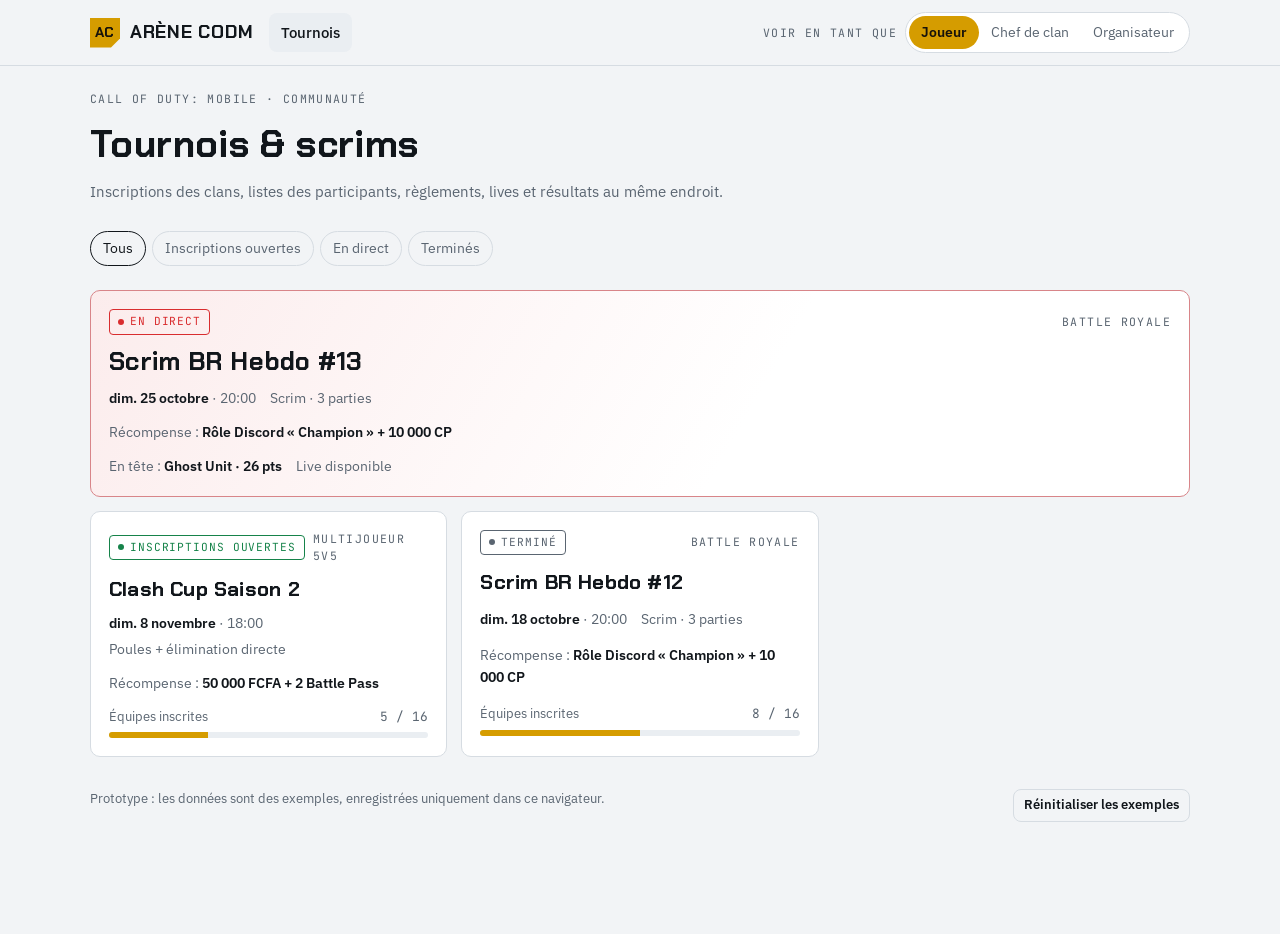
==== tournoi-codm/index.html @ 56f70754 "Ajout du prototype Arène CODM : gestion des tournois Call of Duty: Mobile Prototype cliquable en un " ====
<!doctype html>
<html lang="fr">
<head>
<meta charset="utf-8">
<meta name="viewport" content="width=device-width, initial-scale=1, viewport-fit=cover">
<title>Arène CODM</title>
<meta name="claude:viewport-fit-sides" content="cover">
<link rel="preconnect" href="https://fonts.googleapis.com">
<link rel="preconnect" href="https://fonts.gstatic.com" crossorigin>
<link rel="stylesheet" href="https://fonts.googleapis.com/css2?family=Chakra+Petch:wght@500;600;700&family=IBM+Plex+Sans:wght@400;500;600&family=JetBrains+Mono:wght@400;600&display=swap">
<style>
/* Layout : en-tête collant + sélecteur de rôle, contenu sur une colonne de 1100px max, barre d'onglets en bas sur mobile. Esthétique HUD tactique (ambre CODM sur graphite bleuté). */
:root {
  --bg: #0e1216;
  --surface: #161b21;
  --surface-2: #1e252d;
  --line: #2a323c;
  --fg: #e8ecef;
  --muted: #8d99a5;
  --accent: #f2b200;
  --accent-fg: #17130a;
  --live: #ff5252;
  --ok: #3ccf7a;
  --warn: #ff9f1a;
  --info: #5aa9ff;
  --gold: #f2b200; --silver: #b9c3cc; --bronze: #d08a52;
  --font-display: "Chakra Petch", "Rajdhani", system-ui, sans-serif;
  --font-body: "IBM Plex Sans", system-ui, -apple-system, "Segoe UI", sans-serif;
  --font-data: "JetBrains Mono", ui-monospace, "SFMono-Regular", Menlo, monospace;
  --r: 10px;
  color-scheme: dark;
}
@media (prefers-color-scheme: light) {
  :root:not([data-theme="dark"]) {
    --bg: #f2f4f6; --surface: #ffffff; --surface-2: #eaeef2; --line: #d6dce2;
    --fg: #11161b; --muted: #5a6571; --accent: #d59c00; --accent-fg: #17130a;
    --live: #d92d2f; --ok: #16834a; --warn: #c26a00; --info: #1f6fd1;
    --gold: #c99400; --silver: #7d8a96; --bronze: #a8622c;
    color-scheme: light;
  }
}
:root[data-theme="light"] {
  --bg: #f2f4f6; --surface: #ffffff; --surface-2: #eaeef2; --line: #d6dce2;
  --fg: #11161b; --muted: #5a6571; --accent: #d59c00; --accent-fg: #17130a;
  --live: #d92d2f; --ok: #16834a; --warn: #c26a00; --info: #1f6fd1;
  --gold: #c99400; --silver: #7d8a96; --bronze: #a8622c;
  color-scheme: light;
}

* { box-sizing: border-box; }
html, body { margin: 0; }
body {
  background: var(--bg); color: var(--fg);
  font: 15px/1.55 var(--font-body);
  padding-left: max(16px, env(safe-area-inset-left, 0px));
  padding-right: max(16px, env(safe-area-inset-right, 0px));
  padding-bottom: 88px;
}
body::before { content: ""; position: fixed; inset: 0 0 auto; height: env(safe-area-inset-top, 0px); z-index: 30; background: var(--bg); }
h1, h2, h3 { font-family: var(--font-display); line-height: 1.15; margin: 0; text-wrap: balance; letter-spacing: .01em; }
h1 { font-size: clamp(1.7rem, 4vw, 2.4rem); }
h2 { font-size: 1.3rem; }
h3 { font-size: 1.05rem; }
p { margin: 0; }
a { color: var(--accent); }
button, input, select, textarea { font: inherit; color: inherit; }
:focus-visible { outline: 2px solid var(--accent); outline-offset: 2px; }
.mono { font-family: var(--font-data); font-variant-numeric: tabular-nums; }
.muted { color: var(--muted); }
.eyebrow { font-family: var(--font-data); font-size: .72rem; letter-spacing: .12em; text-transform: uppercase; color: var(--muted); }
.wrap { max-width: 1100px; margin: 0 auto; }

/* En-tête */
.top { position: sticky; top: env(safe-area-inset-top, 0px); z-index: 20; background: var(--bg); border-bottom: 1px solid var(--line); margin-inline: calc(-1 * max(16px, env(safe-area-inset-left, 0px))); padding-inline: max(16px, env(safe-area-inset-left, 0px)); }
.top .wrap { display: flex; align-items: center; gap: 16px; flex-wrap: wrap; padding-block: 12px; }
.brand { display: flex; align-items: center; gap: 10px; font-family: var(--font-display); font-weight: 700; font-size: 1.15rem; letter-spacing: .04em; text-transform: uppercase; background: none; border: 0; cursor: pointer; padding: 0; }
.brand-mark { width: 30px; height: 30px; display: grid; place-items: center; background: var(--accent); color: var(--accent-fg); clip-path: polygon(0 0, 100% 0, 100% 70%, 70% 100%, 0 100%); font-size: .9rem; }
.nav { display: flex; gap: 4px; }
.nav button { background: none; border: 0; padding: 8px 12px; border-radius: 8px; cursor: pointer; color: var(--muted); font-weight: 500; }
.nav button[aria-current="page"] { color: var(--fg); background: var(--surface-2); }
.role { margin-left: auto; display: flex; align-items: center; gap: 8px; }
.seg { display: inline-flex; background: var(--surface); border: 1px solid var(--line); border-radius: 999px; padding: 3px; }
.seg button { border: 0; background: none; padding: 6px 12px; border-radius: 999px; cursor: pointer; font-size: .85rem; color: var(--muted); white-space: nowrap; }
.seg button[aria-pressed="true"] { background: var(--accent); color: var(--accent-fg); font-weight: 600; }

/* Barre du bas (mobile) */
.bottom-nav { display: none; }
@media (max-width: 720px) {
  .top .nav { display: none; }
  .role { margin-left: 0; width: 100%; overflow-x: auto; }
  .role .eyebrow { display: none; }
  .bottom-nav { display: flex; position: fixed; left: 0; right: 0; bottom: 0; z-index: 20; background: var(--surface); border-top: 1px solid var(--line); padding: 6px max(16px, env(safe-area-inset-right, 0px)) calc(6px + env(safe-area-inset-bottom, 0px)) max(16px, env(safe-area-inset-left, 0px)); justify-content: space-around; }
  .bottom-nav button { flex: 1; background: none; border: 0; padding: 8px 4px; color: var(--muted); font-size: .8rem; cursor: pointer; border-radius: 8px; }
  .bottom-nav button[aria-current="page"] { color: var(--accent); font-weight: 600; }
}

main { padding-block: 24px; display: grid; gap: 24px; }
.demo-note { font-size: .82rem; color: var(--muted); border: 1px dashed var(--line); border-radius: var(--r); padding: 8px 12px; }

/* Boutons */
.btn { display: inline-flex; align-items: center; justify-content: center; gap: 8px; border: 1px solid var(--line); background: var(--surface-2); padding: 9px 16px; border-radius: 8px; cursor: pointer; font-weight: 600; text-decoration: none; color: var(--fg); white-space: nowrap; }
.btn:hover { border-color: var(--muted); }
.btn-primary { background: var(--accent); color: var(--accent-fg); border-color: var(--accent); }
.btn-primary:hover { filter: brightness(1.08); border-color: var(--accent); }
.btn-ghost { background: none; }
.btn-sm { padding: 5px 10px; font-size: .82rem; }
.btn-ok { color: var(--ok); }
.btn-danger { color: var(--live); }
.btn[disabled] { opacity: .45; cursor: not-allowed; }
.row { display: flex; gap: 10px; flex-wrap: wrap; align-items: center; }

/* Pastilles de statut */
.pill { display: inline-flex; align-items: center; gap: 6px; font-family: var(--font-data); font-size: .7rem; letter-spacing: .08em; text-transform: uppercase; padding: 3px 8px; border-radius: 4px; border: 1px solid currentColor; white-space: nowrap; }
.pill::before { content: ""; width: 6px; height: 6px; border-radius: 50%; background: currentColor; }
.pill-live { color: var(--live); }
.pill-live::before { animation: blink 1.2s infinite; }
.pill-ok { color: var(--ok); }
.pill-warn { color: var(--warn); }
.pill-info { color: var(--info); }
.pill-muted { color: var(--muted); }
.tag { font-family: var(--font-data); font-size: .72rem; font-weight: 600; padding: 2px 6px; border-radius: 4px; background: var(--surface-2); border: 1px solid var(--line); }
@keyframes blink { 50% { opacity: .25; } }
@media (prefers-reduced-motion: reduce) { .pill-live::before { animation: none; } }

/* Liste des tournois */
.chips { display: flex; gap: 6px; flex-wrap: wrap; }
.chip { border: 1px solid var(--line); background: none; padding: 6px 12px; border-radius: 999px; cursor: pointer; font-size: .85rem; color: var(--muted); }
.chip[aria-pressed="true"] { border-color: var(--fg); color: var(--fg); }
.grid { display: grid; grid-template-columns: repeat(auto-fill, minmax(290px, 1fr)); gap: 14px; }
.card { text-align: left; background: var(--surface); border: 1px solid var(--line); border-radius: var(--r); padding: 18px; display: grid; gap: 12px; cursor: pointer; min-width: 0; }
.card:hover { border-color: var(--muted); }
.card--feature { grid-column: 1 / -1; border-color: color-mix(in srgb, var(--live) 50%, var(--line)); background: linear-gradient(120deg, color-mix(in srgb, var(--live) 9%, var(--surface)), var(--surface) 60%); }
.card--feature h2 { font-size: 1.6rem; }
.card-top { display: flex; justify-content: space-between; gap: 8px; align-items: center; }
.meta { display: flex; flex-wrap: wrap; gap: 4px 14px; font-size: .88rem; color: var(--muted); }
.meta b { color: var(--fg); font-weight: 600; }
.slots { display: grid; gap: 6px; }
.slots-bar { height: 6px; background: var(--surface-2); border-radius: 3px; overflow: hidden; }
.slots-bar span { display: block; height: 100%; background: var(--accent); }
.slots-label { display: flex; justify-content: space-between; font-size: .8rem; color: var(--muted); }

/* Page tournoi */
.hero { display: grid; gap: 14px; padding-bottom: 4px; }
.back { background: none; border: 0; color: var(--muted); cursor: pointer; padding: 0; justify-self: start; font-size: .9rem; }
.facts { display: flex; flex-wrap: wrap; gap: 1px; background: var(--line); border: 1px solid var(--line); border-radius: var(--r); overflow: hidden; }
.fact { flex: 1 1 150px; background: var(--surface); padding: 12px 14px; display: grid; gap: 2px; min-width: 0; }
.fact strong { font-family: var(--font-display); font-size: 1.15rem; overflow-wrap: anywhere; }
.tabs { display: flex; gap: 2px; border-bottom: 1px solid var(--line); overflow-x: auto; }
.tabs button { background: none; border: 0; border-bottom: 2px solid transparent; padding: 10px 14px; cursor: pointer; color: var(--muted); font-weight: 500; white-space: nowrap; display: inline-flex; gap: 6px; align-items: center; }
.tabs button[aria-selected="true"] { color: var(--fg); border-bottom-color: var(--accent); }
.dot { width: 7px; height: 7px; border-radius: 50%; background: var(--live); }
.dot-ok { background: var(--ok); }
.panel { display: grid; gap: 18px; }
.box { background: var(--surface); border: 1px solid var(--line); border-radius: var(--r); padding: 18px; display: grid; gap: 14px; min-width: 0; }
.empty { text-align: center; padding: 36px 18px; color: var(--muted); display: grid; gap: 8px; justify-items: center; }
.empty h3 { color: var(--fg); }

/* Étapes du tournoi */
.steps { display: grid; grid-template-columns: repeat(4, 1fr); gap: 8px; list-style: none; margin: 0; padding: 0; counter-reset: s; }
.steps li { counter-increment: s; border-top: 3px solid var(--line); padding-top: 8px; font-size: .88rem; color: var(--muted); }
.steps li::before { content: "Étape " counter(s); display: block; font-family: var(--font-data); font-size: .68rem; letter-spacing: .1em; text-transform: uppercase; }
.steps li.done { border-color: var(--ok); color: var(--fg); }
.steps li.now { border-color: var(--accent); color: var(--fg); font-weight: 600; }
@media (max-width: 560px) { .steps { grid-template-columns: 1fr 1fr; } }

/* Équipes */
.teams { display: grid; gap: 8px; }
details.team { background: var(--surface); border: 1px solid var(--line); border-radius: var(--r); }
details.team summary { list-style: none; cursor: pointer; padding: 12px 16px; display: grid; grid-template-columns: auto 1fr auto; gap: 12px; align-items: center; }
details.team summary::-webkit-details-marker { display: none; }
details.team summary .n { font-family: var(--font-data); color: var(--muted); font-size: .8rem; width: 2ch; text-align: right; }
details.team summary .nm { font-weight: 600; min-width: 0; overflow-wrap: anywhere; }
details.team summary .nm small { display: block; font-weight: 400; color: var(--muted); font-size: .8rem; }
details.team[open] summary { border-bottom: 1px solid var(--line); }
.roster { padding: 8px 16px 14px; }

/* Tableaux */
.table-wrap { overflow-x: auto; border: 1px solid var(--line); border-radius: var(--r); }
table { width: 100%; border-collapse: collapse; font-size: .9rem; }
th, td { padding: 10px 12px; text-align: left; border-bottom: 1px solid var(--line); white-space: nowrap; }
th { font-family: var(--font-data); font-size: .7rem; letter-spacing: .08em; text-transform: uppercase; color: var(--muted); font-weight: 400; background: var(--surface-2); }
tbody tr:last-child td { border-bottom: 0; }
td.num, th.num { text-align: right; font-family: var(--font-data); font-variant-numeric: tabular-nums; }
tr.top3 td:first-child { font-weight: 700; }
.roster table th { background: none; }
.roster table td, .roster table th { padding: 6px 4px; }

/* Règles */
ol.rules { margin: 0; padding: 0; list-style: none; counter-reset: r; display: grid; gap: 10px; }
ol.rules li { counter-increment: r; display: grid; grid-template-columns: 3.2em 1fr; gap: 8px; padding: 12px 14px; background: var(--surface); border: 1px solid var(--line); border-radius: var(--r); }
ol.rules li::before { content: "Art. " counter(r); font-family: var(--font-data); font-size: .75rem; color: var(--accent); padding-top: 2px; }

/* Live */
.lives { display: grid; gap: 14px; }
.live-card { display: grid; gap: 12px; }
.player { position: relative; aspect-ratio: 16 / 9; max-width: 100%; background: #000; border-radius: 8px; overflow: hidden; }
.player iframe { position: absolute; inset: 0; width: 100%; height: 100%; border: 0; }

/* Résultats */
.podium { display: grid; grid-template-columns: 1fr 1.15fr 1fr; gap: 12px; align-items: end; }
.pod { background: var(--surface); border: 1px solid var(--line); border-radius: var(--r); padding: 16px; display: grid; gap: 6px; text-align: center; justify-items: center; min-width: 0; }
.pod .rank { font-family: var(--font-display); font-size: 2.2rem; font-weight: 700; line-height: 1; }
.pod .tn { font-weight: 600; overflow-wrap: anywhere; }
.pod .pts { font-family: var(--font-data); font-size: .85rem; color: var(--muted); }
.pod-1 { padding-block: 26px; border-color: var(--gold); }
.pod-1 .rank { color: var(--gold); font-size: 3rem; }
.pod-2 .rank { color: var(--silver); }
.pod-3 .rank { color: var(--bronze); }
@media (max-width: 560px) { .podium { grid-template-columns: 1fr; } .pod-1 { order: -1; } }
.mvp { display: flex; gap: 16px; align-items: center; flex-wrap: wrap; }
.mvp-badge { font-family: var(--font-display); font-weight: 700; background: var(--accent); color: var(--accent-fg); padding: 10px 14px; border-radius: 8px; letter-spacing: .08em; }
.split { display: grid; grid-template-columns: repeat(auto-fit, minmax(240px, 1fr)); gap: 14px; }

/* Formulaires */
form { display: grid; gap: 16px; }
.field { display: grid; gap: 6px; min-width: 0; }
.field label, .lbl { font-size: .85rem; font-weight: 500; }
.field .hint { font-size: .78rem; color: var(--muted); }
input[type="text"], input[type="number"], input[type="date"], input[type="time"], input[type="url"], select, textarea {
  width: 100%; background: var(--bg); border: 1px solid var(--line); border-radius: 8px; padding: 9px 12px; min-width: 0;
}
textarea { min-height: 160px; resize: vertical; line-height: 1.5; }
input:focus, select:focus, textarea:focus { border-color: var(--accent); outline: none; }
.fields-2 { display: grid; grid-template-columns: repeat(auto-fit, minmax(200px, 1fr)); gap: 14px; }
.player-row { display: grid; grid-template-columns: 2.6em 1fr 1fr; gap: 8px; align-items: center; }
.player-row .n { font-family: var(--font-data); font-size: .78rem; color: var(--muted); }
@media (max-width: 480px) { .player-row { grid-template-columns: 1fr 1fr; } .player-row .n { grid-column: 1 / -1; } }
.check { display: flex; gap: 10px; align-items: flex-start; font-size: .9rem; }
.check input { margin-top: 4px; accent-color: var(--accent); }
.score-in { width: 5.5em !important; text-align: right; font-family: var(--font-data); }

/* Gestion */
.stats { display: grid; grid-template-columns: repeat(auto-fit, minmax(130px, 1fr)); gap: 10px; }
.stat { background: var(--surface); border: 1px solid var(--line); border-radius: var(--r); padding: 12px 14px; }
.stat strong { display: block; font-family: var(--font-display); font-size: 1.6rem; }
.subtabs { display: flex; gap: 6px; flex-wrap: wrap; }

.toast { position: fixed; left: 50%; bottom: calc(96px + env(safe-area-inset-bottom, 0px)); transform: translateX(-50%); background: var(--fg); color: var(--bg); padding: 10px 18px; border-radius: 8px; font-weight: 500; z-index: 40; max-width: calc(100% - 32px); }
footer { padding-block: 8px 24px; display: flex; justify-content: space-between; gap: 12px; flex-wrap: wrap; font-size: .82rem; color: var(--muted); }
</style>
</head>
<body>

<header class="top">
  <div class="wrap">
    <button class="brand" data-action="go" data-view="home" aria-label="Accueil"><span class="brand-mark">AC</span>Arène CODM</button>
    <nav class="nav" id="nav"></nav>
    <div class="role">
      <span class="eyebrow">Voir en tant que</span>
      <div class="seg" id="roles" role="group" aria-label="Rôle de démonstration">
        <button data-action="role" data-role="joueur">Joueur</button>
        <button data-action="role" data-role="chef">Chef de clan</button>
        <button data-action="role" data-role="orga">Organisateur</button>
      </div>
    </div>
  </div>
</header>

<main class="wrap" id="app"></main>

<footer class="wrap">
  <span>Prototype : les données sont des exemples, enregistrées uniquement dans ce navigateur.</span>
  <button class="btn btn-ghost btn-sm" data-action="reset" id="reset-btn">Réinitialiser les exemples</button>
</footer>

<nav class="bottom-nav" id="bottom-nav"></nav>
<div class="toast" id="toast" hidden></div>

<script>
(function () {
  "use strict";
  const KEY = "arene-codm-v1";
  const ROLES = { joueur: "Joueur", chef: "Chef de clan", orga: "Organisateur" };
  const STATUTS = {
    inscriptions: { label: "Inscriptions ouvertes", cls: "pill-ok" },
    closes: { label: "Inscriptions closes", cls: "pill-warn" },
    en_cours: { label: "En direct", cls: "pill-live" },
    termine: { label: "Terminé", cls: "pill-muted" }
  };
  const TEAM_STATUT = {
    en_attente: { label: "En attente", cls: "pill-warn" },
    validee: { label: "Validée", cls: "pill-ok" },
    refusee: { label: "Refusée", cls: "pill-muted" }
  };
  const BAREME_BR = [15, 12, 10, 8, 6, 4, 2, 1, 1, 1];

  /* ---------- Données d'exemple ---------- */
  const CLANS = [
    ["Phantom Wolves", "PWV", ["Kaizen", "Nova", "Rift", "Zekk", "Lynx"]],
    ["Ghost Unit", "GHU", ["Spectre", "Hollow", "Vex", "Kano", "Drift"]],
    ["Black Mamba", "BMB", ["Venom", "Coil", "Fang", "Sly", "Mojo"]],
    ["Shadow Legion", "SHL", ["Umbra", "Raze", "Onyx", "Kyro", "Blitz"]],
    ["Red Falcons", "RFC", ["Talon", "Ember", "Hawk", "Pyro", "Jinx"]],
    ["Night Raid", "NRD", ["Owl", "Dusk", "Rook", "Mako", "Zero"]],
    ["Iron Vipers", "IVP", ["Steel", "Bolt", "Cobra", "Axe", "Flint"]],
    ["Storm Squad", "STS", ["Thor", "Gale", "Volt", "Haze", "Rain"]]
  ];
  function uid(i, j) { return String(6728000000000000 + i * 104729 + j * 7919).slice(0, 16); }
  function mkTeam(tid, i, size, subs, statut, extra) {
    const [nom, tag, names] = CLANS[i];
    const players = names.slice(0, size).map((n, j) => ({ pseudo: tag + " " + n, uid: uid(i, j) }));
    const remplacants = names.slice(size, size + subs).map((n, j) => ({ pseudo: tag + " " + n, uid: uid(i, j + size) }));
    return Object.assign({ id: tid + "-" + i, tournoiId: tid, nom, tag, chef: tag + " " + names[0], contact: "Discord : " + names[0].toLowerCase() + "#" + (1000 + i * 37), joueurs: players, remplacants, statut, inscritLe: "2026-10-" + String(10 + i).padStart(2, "0"), chefId: "c" + i }, extra || {});
  }
  const RULES_BR = [
    "Chaque équipe compte 4 joueurs titulaires et au plus 1 remplaçant.",
    "Le pseudo et l'UID déclarés à l'inscription doivent correspondre au compte utilisé en jeu, sinon l'équipe est disqualifiée.",
    "Le code du salon privé est envoyé aux chefs de clan 15 minutes avant la première partie.",
    "Barème de placement : 1er 15 pts, 2e 12, 3e 10, 4e 8, 5e 6, 6e 4, 7e 2, 8e à 10e 1 pt. Chaque kill rapporte 1 point.",
    "En cas d'égalité, l'équipe qui a le plus de points de placement passe devant, puis celle qui a le plus de kills.",
    "Le chef de clan envoie une capture du tableau final de chaque partie à l'organisation.",
    "Logiciel tiers, émulateur non autorisé ou triche : disqualification immédiate de l'équipe."
  ];
  const RULES_MP = [
    "Équipes de 5 joueurs titulaires et 1 remplaçant maximum.",
    "Matchs en BO5 dans l'ordre Hardpoint, Search & Destroy, Control, Hardpoint, Search & Destroy.",
    "Hardpoint : 250 points, 10 minutes. Search & Destroy : premier à 7 manches, prolongation plafonnée à 20. Control : premier à 3 manches.",
    "Phase de poules : maps tirées au sort. Playoffs : veto des maps entre capitaines.",
    "Les équipes ont 10 minutes de retard maximum, au-delà la manche est perdue.",
    "Le pseudo et l'UID déclarés à l'inscription doivent correspondre au compte utilisé en jeu.",
    "Toute contestation passe par le chef de clan, avec capture d'écran à l'appui."
  ];

  function seed() {
    const t1 = { id: "t1", nom: "Scrim BR Hebdo #12", mode: "Battle Royale", format: "Scrim · 3 parties", date: "2026-10-18", heure: "20:00", slots: 16, teamSize: 4, subs: 1, prize: "Rôle Discord « Champion » + 10 000 CP", description: "Scrim hebdomadaire Battle Royale sur Isolated. Trois parties, classement au cumul des points de placement et des kills.", statut: "termine", listePubliee: true, regles: RULES_BR.slice(), bareme: BAREME_BR.slice(), killPts: 1, lives: [{ titre: "Diffusion officielle (exemple)", url: "https://www.youtube.com/@CallofDutyMobile" }], resultats: { parties: [], mvp: { joueur: "PWV Kaizen", teamId: "t1-0", kills: 14 }, publie: true } };
    const t2 = { id: "t2", nom: "Clash Cup Saison 2", mode: "Multijoueur 5v5", format: "Poules + élimination directe", date: "2026-11-08", heure: "18:00", slots: 16, teamSize: 5, subs: 1, prize: "50 000 FCFA + 2 Battle Pass", description: "Tournoi multijoueur 5v5 en BO5. Phase de poules le samedi, playoffs le dimanche. Inscriptions ouvertes aux clans de la communauté.", statut: "inscriptions", listePubliee: false, regles: RULES_MP.slice(), bareme: [1, 0], killPts: 0, lives: [], resultats: { parties: [], mvp: null, publie: false } };
    const t3 = { id: "t3", nom: "Scrim BR Hebdo #13", mode: "Battle Royale", format: "Scrim · 3 parties", date: "2026-10-25", heure: "20:00", slots: 16, teamSize: 4, subs: 1, prize: "Rôle Discord « Champion » + 10 000 CP", description: "Scrim hebdomadaire Battle Royale. Partie 1 jouée, parties 2 et 3 en cours.", statut: "en_cours", listePubliee: true, regles: RULES_BR.slice(), bareme: BAREME_BR.slice(), killPts: 1, lives: [{ titre: "Live du scrim (exemple : remplacez par votre lien)", url: "https://www.youtube.com/@CallofDutyMobile" }], resultats: { parties: [], mvp: null, publie: false } };
    const teams = [];
    for (let i = 0; i < 8; i++) teams.push(mkTeam("t1", i, 4, 1, "validee", i === 0 ? { chefId: "moi" } : null));
    for (let i = 0; i < 8; i++) teams.push(mkTeam("t3", i, 4, 1, "validee"));
    teams.push(mkTeam("t2", 2, 5, 0, "validee"));
    teams.push(mkTeam("t2", 1, 5, 0, "validee"));
    teams.push(mkTeam("t2", 3, 5, 0, "validee"));
    teams.push(mkTeam("t2", 4, 5, 0, "en_attente"));
    teams.push(mkTeam("t2", 6, 5, 0, "en_attente"));
    const games = [
      ["Partie 1 · Isolated", [1, 3, 2, 5, 4, 7, 6, 8], [12, 7, 9, 4, 6, 2, 5, 3]],
      ["Partie 2 · Isolated", [2, 1, 4, 3, 6, 5, 8, 7], [8, 13, 5, 7, 3, 6, 2, 4]],
      ["Partie 3 · Blackout", [1, 4, 3, 2, 5, 8, 7, 6], [10, 6, 8, 9, 4, 1, 3, 5]]
    ];
    t1.resultats.parties = games.map(([nom, pl, k]) => ({ nom, lignes: pl.map((p, i) => ({ teamId: "t1-" + i, place: p, kills: k[i] })) }));
    t3.resultats.parties = [{ nom: "Partie 1 · Isolated", lignes: [3, 1, 5, 2, 4, 8, 6, 7].map((p, i) => ({ teamId: "t3-" + i, place: p, kills: [6, 11, 4, 9, 5, 2, 7, 3][i] })) }];
    return { tournois: [t3, t2, t1], teams, nextId: 1 };
  }

  function load() { try { const s = localStorage.getItem(KEY); return s ? JSON.parse(s) : null; } catch (e) { return null; } }
  function save() { try { localStorage.setItem(KEY, JSON.stringify(S)); } catch (e) { /* stockage indisponible */ } }
  function loadUi() { try { return JSON.parse(localStorage.getItem(KEY + "-ui")) || {}; } catch (e) { return {}; } }
  function saveUi() { try { localStorage.setItem(KEY + "-ui", JSON.stringify({ role: ui.role })); } catch (e) { /* ignoré */ } }

  let S = load() || seed();
  const ui = Object.assign({ role: "joueur", view: "home", tid: null, tab: "apercu", filter: "tous", mtid: null, mtab: "inscriptions", resetArmed: false }, loadUi());
  const app = document.getElementById("app");

  /* ---------- Utilitaires ---------- */
  function esc(v) { return String(v == null ? "" : v).replace(/[&<>"']/g, c => ({ "&": "&amp;", "<": "&lt;", ">": "&gt;", '"': "&quot;", "'": "&#39;" }[c])); }
  function newId(p) { S.nextId = (S.nextId || 1) + 1; return p + Date.now().toString(36) + S.nextId; }
  function T(id) { return S.tournois.find(t => t.id === id); }
  function teamsOf(tid, statut) { return S.teams.filter(x => x.tournoiId === tid && (!statut || x.statut === statut)); }
  function teamById(id) { return S.teams.find(x => x.id === id); }
  function fmtDate(d) {
    try { return new Intl.DateTimeFormat("fr-FR", { weekday: "short", day: "numeric", month: "long" }).format(new Date(d + "T12:00:00")); } catch (e) { return d; }
  }
  function pill(s) { const x = STATUTS[s] || STATUTS.termine; return '<span class="pill ' + x.cls + '">' + x.label + "</span>"; }
  function tpill(s) { const x = TEAM_STATUT[s]; return '<span class="pill ' + x.cls + '">' + x.label + "</span>"; }
  function toast(msg) {
    const el = document.getElementById("toast"); el.textContent = msg; el.hidden = false;
    clearTimeout(toast.t); toast.t = setTimeout(() => { el.hidden = true; }, 2600);
  }
  function standings(t) {
    const rows = {};
    for (const p of t.resultats.parties) for (const l of p.lignes) {
      if (!l.place) continue;
      const r = rows[l.teamId] || (rows[l.teamId] = { teamId: l.teamId, pp: 0, kills: 0, games: 0, best: 999 });
      r.pp += t.bareme[l.place - 1] || 0; r.kills += Number(l.kills) || 0; r.games++; r.best = Math.min(r.best, l.place);
    }
    return Object.values(rows)
      .map(r => Object.assign(r, { total: r.pp + r.kills * (t.killPts || 0) }))
      .sort((a, b) => b.total - a.total || b.pp - a.pp || b.kills - a.kills || a.best - b.best);
  }
  function embedUrl(url) {
    try {
      const u = new URL(url); const h = u.hostname.replace(/^www\.|^m\./, "");
      if (h === "youtube.com" && u.searchParams.get("v")) return "https://www.youtube.com/embed/" + encodeURIComponent(u.searchParams.get("v"));
      if (h === "youtube.com" && /^\/(live|embed)\/[\w-]+/.test(u.pathname)) return "https://www.youtube.com/embed/" + u.pathname.split("/")[2];
      if (h === "youtu.be") return "https://www.youtube.com/embed/" + u.pathname.slice(1);
      if (h === "twitch.tv" && /^\/[\w]+$/.test(u.pathname)) return "https://player.twitch.tv/?channel=" + u.pathname.slice(1) + "&parent=" + location.hostname;
    } catch (e) { /* lien invalide */ }
    return null;
  }
  function platform(url) {
    try { const h = new URL(url).hostname; if (/youtu/.test(h)) return "YouTube"; if (/twitch/.test(h)) return "Twitch"; if (/facebook|fb\./.test(h)) return "Facebook"; if (/tiktok/.test(h)) return "TikTok"; return h.replace(/^www\./, ""); } catch (e) { return "Lien"; }
  }
  function canSeeList(t) { return t.listePubliee || ui.role === "orga"; }
  function canSeeResults(t) { return t.resultats.publie || ui.role === "orga"; }

  /* ---------- Vues ---------- */
  function slotsHtml(t) {
    const n = teamsOf(t.id).filter(x => x.statut !== "refusee").length;
    const pct = Math.min(100, Math.round(n / t.slots * 100));
    return '<div class="slots"><div class="slots-label"><span>Équipes inscrites</span><span class="mono">' + n + " / " + t.slots + '</span></div><div class="slots-bar"><span style="width:' + pct + '%"></span></div></div>';
  }

  function viewHome() {
    const filters = [["tous", "Tous"], ["inscriptions", "Inscriptions ouvertes"], ["en_cours", "En direct"], ["termine", "Terminés"]];
    const list = S.tournois.filter(t => ui.filter === "tous" || t.statut === ui.filter || (ui.filter === "inscriptions" && t.statut === "closes"));
    let html = '<section class="hero"><span class="eyebrow">Call of Duty: Mobile · communauté</span><h1>Tournois & scrims</h1><p class="muted">Inscriptions des clans, listes des participants, règlements, lives et résultats au même endroit.</p></section>';
    html += '<div class="chips">' + filters.map(([k, l]) => '<button class="chip" data-action="filter" data-f="' + k + '" aria-pressed="' + (ui.filter === k) + '">' + l + "</button>").join("") + "</div>";
    if (!list.length) return html + '<div class="box empty"><h3>Aucun tournoi ici</h3><p>Change de filtre pour voir les autres tournois.</p></div>';
    html += '<div class="grid">' + list.map(t => {
      const feature = t.statut === "en_cours";
      const leader = feature ? standings(t)[0] : null;
      return '<button class="card' + (feature ? " card--feature" : "") + '" data-action="open" data-id="' + t.id + '">' +
        '<div class="card-top">' + pill(t.statut) + '<span class="eyebrow">' + esc(t.mode) + "</span></div>" +
        "<h2>" + esc(t.nom) + "</h2>" +
        '<div class="meta"><span><b>' + fmtDate(t.date) + "</b> · " + esc(t.heure) + "</span><span>" + esc(t.format) + "</span></div>" +
        '<div class="meta"><span>Récompense : <b>' + esc(t.prize) + "</b></span></div>" +
        (feature ? '<div class="meta"><span>En tête : <b>' + (leader ? esc(teamById(leader.teamId).nom) + " · " + leader.total + " pts" : "aucune partie jouée") + "</b></span>" + (t.lives.length ? "<span>Live disponible</span>" : "") + "</div>" : slotsHtml(t)) +
        "</button>";
    }).join("") + "</div>";
    return html;
  }

  function stepIndex(t) { return t.resultats.publie ? 4 : t.statut === "en_cours" ? 2 : t.listePubliee ? 2 : t.statut === "termine" ? 3 : 0; }

  function viewTournoi() {
    const t = T(ui.tid); if (!t) { ui.view = "home"; return viewHome(); }
    const validees = teamsOf(t.id, "validee");
    const mine = teamsOf(t.id).find(x => x.chefId === "moi");
    let cta = "";
    if (ui.role === "chef") {
      if (mine) cta = '<span class="muted">Ton équipe <b>' + esc(mine.nom) + "</b> est inscrite</span> " + tpill(mine.statut);
      else if (t.statut === "inscriptions") cta = '<button class="btn btn-primary" data-action="register" data-id="' + t.id + '">Inscrire mon équipe</button>';
    } else if (ui.role === "orga") {
      cta = '<button class="btn btn-primary" data-action="manage" data-id="' + t.id + '">Gérer ce tournoi</button>';
    }
    if (t.statut === "en_cours" && t.lives.length) cta += ' <button class="btn" data-action="tab" data-tab="live">Regarder le live</button>';

    const tabs = [["apercu", "Aperçu", ""], ["equipes", "Équipes", ""], ["regles", "Règles", ""], ["live", "Live", t.statut === "en_cours" && t.lives.length ? '<span class="dot"></span>' : ""], ["resultats", "Résultats", t.resultats.publie ? '<span class="dot dot-ok"></span>' : ""]];
    let html = '<section class="hero"><button class="back" data-action="go" data-view="home">← Tous les tournois</button>' +
      '<div class="row">' + pill(t.statut) + '<span class="eyebrow">' + esc(t.mode) + " · " + esc(t.format) + "</span></div>" +
      "<h1>" + esc(t.nom) + "</h1>" +
      '<div class="facts">' +
      '<div class="fact"><span class="eyebrow">Date</span><strong>' + fmtDate(t.date) + "</strong></div>" +
      '<div class="fact"><span class="eyebrow">Heure</span><strong class="mono">' + esc(t.heure) + "</strong></div>" +
      '<div class="fact"><span class="eyebrow">Équipes</span><strong class="mono">' + teamsOf(t.id).filter(x => x.statut !== "refusee").length + " / " + t.slots + "</strong></div>" +
      '<div class="fact"><span class="eyebrow">Format d\'équipe</span><strong>' + t.teamSize + " + " + t.subs + " rempl.</strong></div>" +
      '<div class="fact"><span class="eyebrow">Récompense</span><strong>' + esc(t.prize) + "</strong></div>" +
      "</div>" + (cta ? '<div class="row">' + cta + "</div>" : "") + "</section>";
    html += '<div class="tabs" role="tablist">' + tabs.map(([k, l, d]) => '<button role="tab" data-action="tab" data-tab="' + k + '" aria-selected="' + (ui.tab === k) + '">' + l + d + "</button>").join("") + "</div>";
    html += '<section class="panel">' + ({ apercu: tabApercu, equipes: tabEquipes, regles: tabRegles, live: tabLive, resultats: tabResultats }[ui.tab] || tabApercu)(t, validees) + "</section>";
    return html;
  }

  function tabApercu(t) {
    const step = stepIndex(t);
    const steps = ["Inscriptions des clans", "Publication de la liste", "Tournoi en direct", "Résultats publiés"];
    return '<div class="box"><span class="eyebrow">Présentation</span><p>' + esc(t.description) + "</p></div>" +
      '<div class="box"><span class="eyebrow">Déroulement</span><ol class="steps">' + steps.map((s, i) => '<li class="' + (i < step ? "done" : i === step ? "now" : "") + '">' + s + "</li>").join("") + "</ol></div>" +
      (t.bareme.length > 2 ? '<div class="box"><span class="eyebrow">Barème de points</span><div class="table-wrap"><table><thead><tr><th>Place</th>' + t.bareme.map((_, i) => '<th class="num">' + (i + 1) + (i ? "e" : "er") + "</th>").join("") + '<th class="num">Kill</th></tr></thead><tbody><tr><td>Points</td>' + t.bareme.map(p => '<td class="num">' + p + "</td>").join("") + '<td class="num">' + t.killPts + "</td></tr></tbody></table></div></div>" : "");
  }

  function rosterTable(team) {
    const rows = team.joueurs.map((p, i) => "<tr><td>Titulaire</td><td>" + esc(p.pseudo) + '</td><td class="mono">' + esc(p.uid) + "</td></tr>").join("") +
      team.remplacants.map(p => '<tr><td class="muted">Remplaçant</td><td>' + esc(p.pseudo) + '</td><td class="mono">' + esc(p.uid) + "</td></tr>").join("");
    return '<div class="roster"><div class="table-wrap" style="border:0"><table><thead><tr><th></th><th>Pseudo</th><th>UID CODM</th></tr></thead><tbody>' + rows + "</tbody></table></div></div>";
  }

  function tabEquipes(t, validees) {
    const total = teamsOf(t.id).filter(x => x.statut !== "refusee").length;
    if (!canSeeList(t)) return '<div class="box empty"><h3>Liste pas encore publiée</h3><p>' + total + " équipe" + (total > 1 ? "s" : "") + " inscrite" + (total > 1 ? "s" : "") + ". L'organisateur publiera la liste des équipes validées et de leurs joueurs à la clôture des inscriptions.</p></div>";
    let html = !t.listePubliee ? '<p class="demo-note">Liste non publiée : seuls les organisateurs la voient pour l\'instant.</p>' : "";
    if (!validees.length) return html + '<div class="box empty"><h3>Aucune équipe validée</h3><p>Les équipes apparaîtront ici après validation.</p></div>';
    html += '<p class="muted">' + validees.length + " équipes validées · " + validees.reduce((n, x) => n + x.joueurs.length + x.remplacants.length, 0) + " joueurs</p>";
    html += '<div class="teams">' + validees.map((x, i) => '<details class="team"><summary><span class="n">' + (i + 1) + '</span><span class="nm">' + esc(x.nom) + " <small>Chef de clan : " + esc(x.chef) + " · " + x.joueurs.length + " joueurs" + (x.remplacants.length ? " + " + x.remplacants.length + " rempl." : "") + '</small></span><span class="tag">' + esc(x.tag) + "</span></summary>" + rosterTable(x) + "</details>").join("") + "</div>";
    return html;
  }

  function tabRegles(t) {
    if (!t.regles.length) return '<div class="box empty"><h3>Règlement à venir</h3><p>L\'organisateur n\'a pas encore publié les règles.</p></div>';
    return '<ol class="rules">' + t.regles.map(r => "<li><span>" + esc(r) + "</span></li>").join("") + "</ol>";
  }

  function tabLive(t) {
    if (!t.lives.length) return '<div class="box empty"><h3>Aucun live pour l\'instant</h3><p>Les liens de diffusion seront ajoutés ici le jour du tournoi.</p></div>';
    return '<div class="lives">' + t.lives.map(l => {
      const e = embedUrl(l.url);
      return '<div class="box live-card"><div class="card-top"><h3>' + esc(l.titre) + '</h3><span class="eyebrow">' + esc(platform(l.url)) + "</span></div>" +
        (e ? '<div class="player"><iframe src="' + esc(e) + '" title="' + esc(l.titre) + '" allow="autoplay; encrypted-media; picture-in-picture" allowfullscreen loading="lazy"></iframe></div>' : '<p class="muted">Ce lien ne peut pas être intégré au lecteur : ouvre-le sur la plateforme.</p>') +
        '<div class="row"><a class="btn" href="' + esc(l.url) + '" target="_blank" rel="noopener">Ouvrir sur ' + esc(platform(l.url)) + " ↗</a></div></div>";
    }).join("") + "</div>";
  }

  function standingsTable(t, st) {
    return '<div class="table-wrap"><table><thead><tr><th>#</th><th>Équipe</th><th class="num">Parties</th><th class="num">Pts placement</th><th class="num">Kills</th><th class="num">Total</th></tr></thead><tbody>' +
      st.map((r, i) => { const x = teamById(r.teamId); return '<tr class="' + (i < 3 ? "top3" : "") + '"><td class="mono">' + (i + 1) + "</td><td>" + esc(x ? x.nom : "?") + ' <span class="tag">' + esc(x ? x.tag : "") + '</span></td><td class="num">' + r.games + '</td><td class="num">' + r.pp + '</td><td class="num">' + r.kills + '</td><td class="num"><b>' + r.total + "</b></td></tr>"; }).join("") +
      "</tbody></table></div>";
  }

  function tabResultats(t) {
    if (!canSeeResults(t)) return '<div class="box empty"><h3>Résultats pas encore publiés</h3><p>' + (t.statut === "en_cours" ? "Le tournoi est en cours. Suis le live en attendant le classement final." : "La page de résultats apparaîtra ici à la fin du tournoi.") + "</p></div>";
    const st = standings(t);
    if (!st.length) return '<div class="box empty"><h3>Aucune partie saisie</h3><p>L\'organisateur saisit les résultats depuis l\'espace Gestion.</p></div>';
    let html = !t.resultats.publie ? '<p class="demo-note">Aperçu organisateur : ces résultats ne sont pas encore visibles par les joueurs.</p>' : "";
    const pod = [1, 0, 2].map(i => st[i] ? '<div class="pod pod-' + (i + 1) + '"><span class="rank">' + (i + 1) + '</span><span class="tn">' + esc(teamById(st[i].teamId).nom) + '</span><span class="tag">' + esc(teamById(st[i].teamId).tag) + '</span><span class="pts">' + st[i].total + " pts · " + st[i].kills + " kills</span></div>" : "<div></div>").join("");
    html += '<div class="podium">' + pod + "</div>";
    const mvp = t.resultats.mvp;
    const topKills = st.slice().sort((a, b) => b.kills - a.kills)[0];
    html += '<div class="split">' +
      (mvp && mvp.joueur ? '<div class="box mvp"><span class="mvp-badge">MVP</span><div><h3>' + esc(mvp.joueur) + '</h3><p class="muted">' + esc(teamById(mvp.teamId) ? teamById(mvp.teamId).nom : "") + (mvp.kills ? " · " + esc(mvp.kills) + " kills" : "") + "</p></div></div>" : "") +
      '<div class="box"><span class="eyebrow">Équipe la plus létale</span><h3>' + esc(teamById(topKills.teamId).nom) + '</h3><p class="muted mono">' + topKills.kills + " kills sur " + topKills.games + " parties</p></div>" +
      '<div class="box"><span class="eyebrow">Tournoi</span><h3>' + st.length + " équipes · " + t.resultats.parties.length + ' parties</h3><p class="muted">' + fmtDate(t.date) + " · " + esc(t.mode) + "</p></div></div>";
    html += '<div class="box"><span class="eyebrow">Classement général</span>' + standingsTable(t, st) + "</div>";
    html += t.resultats.parties.map(p => '<details class="team"><summary><span class="n"></span><span class="nm">' + esc(p.nom) + "</span><span class=\"eyebrow\">Détail</span></summary><div class=\"roster\"><div class=\"table-wrap\" style=\"border:0\"><table><thead><tr><th>Place</th><th>Équipe</th><th class=\"num\">Kills</th><th class=\"num\">Points</th></tr></thead><tbody>" +
      p.lignes.filter(l => l.place).slice().sort((a, b) => a.place - b.place).map(l => '<tr><td class="mono">' + l.place + "</td><td>" + esc(teamById(l.teamId) ? teamById(l.teamId).nom : "?") + '</td><td class="num">' + l.kills + '</td><td class="num">' + ((t.bareme[l.place - 1] || 0) + l.kills * (t.killPts || 0)) + "</td></tr>").join("") + "</tbody></table></div></div></details>").join("");
    return html;
  }

  /* Inscription d'équipe (chef de clan) */
  function viewRegister() {
    const t = T(ui.tid);
    if (!t || t.statut !== "inscriptions") return '<div class="box empty"><h3>Inscriptions fermées</h3><button class="btn" data-action="go" data-view="home">Retour aux tournois</button></div>';
    const prow = (k, i, label) => '<div class="player-row"><span class="n">' + label + '</span><input type="text" id="' + k + "-pseudo-" + i + '" name="' + k + "-pseudo-" + i + '" placeholder="Pseudo en jeu"' + (k === "j" ? " required" : "") + ' maxlength="30"><input type="text" id="' + k + "-uid-" + i + '" name="' + k + "-uid-" + i + '" placeholder="UID (chiffres)" inputmode="numeric" pattern="[0-9]{6,20}"' + (k === "j" ? " required" : "") + "></div>";
    let players = ""; for (let i = 0; i < t.teamSize; i++) players += prow("j", i, "J" + (i + 1));
    let subs = ""; for (let i = 0; i < t.subs; i++) subs += prow("r", i, "R" + (i + 1));
    return '<section class="hero"><button class="back" data-action="open" data-id="' + t.id + '">← ' + esc(t.nom) + "</button><span class=\"eyebrow\">Inscription d'équipe</span><h1>Inscrire mon clan</h1><p class=\"muted\">" + t.teamSize + " titulaires" + (t.subs ? " et jusqu'à " + t.subs + " remplaçant" + (t.subs > 1 ? "s" : "") : "") + ". Le pseudo et l'UID doivent être ceux du compte utilisé en jeu.</p></section>" +
      '<form class="box" data-form="register">' +
      '<div class="fields-2"><div class="field"><label for="f-nom">Nom de l\'équipe</label><input type="text" id="f-nom" name="nom" required maxlength="40" placeholder="Ex. Phantom Wolves"></div>' +
      '<div class="field"><label for="f-tag">Tag du clan</label><input type="text" id="f-tag" name="tag" required maxlength="5" placeholder="Ex. PWV"></div>' +
      '<div class="field"><label for="f-chef">Ton pseudo (chef de clan)</label><input type="text" id="f-chef" name="chef" required maxlength="30"></div>' +
      '<div class="field"><label for="f-contact">Contact</label><input type="text" id="f-contact" name="contact" required maxlength="60" placeholder="WhatsApp ou Discord"><span class="hint">Pour recevoir le code du salon.</span></div></div>' +
      '<div class="field"><span class="lbl">Joueurs titulaires</span>' + players + "</div>" +
      (t.subs ? '<div class="field"><span class="lbl">Remplaçants (optionnel)</span>' + subs + "</div>" : "") +
      '<label class="check"><input type="checkbox" id="f-rules" name="rules" required> J\'ai lu le règlement du tournoi et mes joueurs s\'engagent à le respecter.</label>' +
      '<div class="row"><button class="btn btn-primary" type="submit">Envoyer l\'inscription</button><button class="btn btn-ghost" type="button" data-action="open" data-id="' + t.id + '">Annuler</button></div></form>';
  }

  /* Mes équipes (chef de clan) */
  function viewMine() {
    const mine = S.teams.filter(x => x.chefId === "moi");
    let html = '<section class="hero"><span class="eyebrow">Chef de clan</span><h1>Mes inscriptions</h1><p class="muted">Suis la validation de tes équipes par l\'organisateur.</p></section>';
    if (!mine.length) return html + '<div class="box empty"><h3>Aucune inscription</h3><p>Choisis un tournoi aux inscriptions ouvertes pour inscrire ton équipe.</p><button class="btn btn-primary" data-action="go" data-view="home">Voir les tournois</button></div>';
    return html + '<div class="teams">' + mine.map(x => { const t = T(x.tournoiId); return '<details class="team" open><summary><span class="tag">' + esc(x.tag) + '</span><span class="nm">' + esc(x.nom) + " <small>" + esc(t ? t.nom : "") + " · " + (t ? fmtDate(t.date) : "") + "</small></span>" + tpill(x.statut) + "</summary>" + rosterTable(x) + '<div class="roster"><button class="btn btn-sm" data-action="open" data-id="' + x.tournoiId + '">Voir le tournoi</button></div></details>'; }).join("") + "</div>";
  }

  /* Gestion (organisateur) */
  function viewManage() {
    if (!ui.mtid || !T(ui.mtid)) ui.mtid = S.tournois[0] && S.tournois[0].id;
    const t = T(ui.mtid);
    let html = '<section class="hero"><span class="eyebrow">Organisateur</span><h1>Gestion des tournois</h1></section>';
    html += '<div class="row"><div class="chips">' + S.tournois.map(x => '<button class="chip" data-action="mtid" data-id="' + x.id + '" aria-pressed="' + (x.id === ui.mtid) + '">' + esc(x.nom) + "</button>").join("") + '</div><button class="btn btn-primary btn-sm" data-action="go" data-view="create">+ Nouveau tournoi</button></div>';
    if (!t) return html + '<div class="box empty"><h3>Aucun tournoi</h3><p>Crée ton premier tournoi.</p></div>';
    const subs = [["inscriptions", "Inscriptions"], ["infos", "Infos & statut"], ["regles", "Règles"], ["lives", "Lives"], ["resultats", "Résultats"]];
    html += '<div class="tabs" role="tablist">' + subs.map(([k, l]) => '<button role="tab" data-action="mtab" data-tab="' + k + '" aria-selected="' + (ui.mtab === k) + '">' + l + "</button>").join("") + "</div>";
    html += '<section class="panel">' + ({ inscriptions: mInscriptions, infos: mInfos, regles: mRegles, lives: mLives, resultats: mResultats }[ui.mtab])(t) + "</section>";
    return html;
  }

  function mInscriptions(t) {
    const all = teamsOf(t.id);
    const c = s => all.filter(x => x.statut === s).length;
    let html = '<div class="stats"><div class="stat"><span class="eyebrow">En attente</span><strong>' + c("en_attente") + '</strong></div><div class="stat"><span class="eyebrow">Validées</span><strong>' + c("validee") + " / " + t.slots + '</strong></div><div class="stat"><span class="eyebrow">Refusées</span><strong>' + c("refusee") + '</strong></div><div class="stat"><span class="eyebrow">Liste</span><strong>' + (t.listePubliee ? "Publiée" : "Privée") + "</strong></div></div>";
    html += '<div class="row"><button class="btn ' + (t.listePubliee ? "" : "btn-primary") + '" data-action="publishList">' + (t.listePubliee ? "Retirer la liste publique" : "Publier la liste des participants") + '</button><button class="btn btn-ghost" data-action="preview" data-tab="equipes">Voir la page publique</button></div>';
    if (!all.length) return html + '<div class="box empty"><h3>Aucune inscription</h3><p>Les chefs de clan inscrivent leur équipe depuis la page du tournoi.</p></div>';
    html += '<div class="table-wrap"><table><thead><tr><th>Équipe</th><th>Chef de clan</th><th>Contact</th><th class="num">Joueurs</th><th>Statut</th><th>Actions</th></tr></thead><tbody>' +
      all.map(x => "<tr><td><span class=\"tag\">" + esc(x.tag) + "</span> " + esc(x.nom) + "</td><td>" + esc(x.chef) + '</td><td class="muted">' + esc(x.contact) + '</td><td class="num">' + x.joueurs.length + "+" + x.remplacants.length + "</td><td>" + tpill(x.statut) + '</td><td><div class="row">' +
        (x.statut !== "validee" ? '<button class="btn btn-sm btn-ok" data-action="teamStatut" data-id="' + x.id + '" data-s="validee">Valider</button>' : "") +
        (x.statut !== "refusee" ? '<button class="btn btn-sm btn-danger" data-action="teamStatut" data-id="' + x.id + '" data-s="refusee">Refuser</button>' : "") +
        (x.statut !== "en_attente" ? '<button class="btn btn-sm btn-ghost" data-action="teamStatut" data-id="' + x.id + '" data-s="en_attente">En attente</button>' : "") +
        "</div></td></tr>").join("") + "</tbody></table></div>";
    return html;
  }

  function infosForm(t, isNew) {
    const v = k => esc(t ? t[k] : "");
    const opt = (k, val, label) => '<option value="' + val + '"' + (t && t[k] === val ? " selected" : "") + ">" + label + "</option>";
    return '<form class="box" data-form="' + (isNew ? "create" : "infos") + '">' +
      '<div class="fields-2"><div class="field"><label for="i-nom">Nom du tournoi</label><input type="text" id="i-nom" name="nom" required value="' + v("nom") + '" placeholder="Ex. Scrim BR Hebdo #14"></div>' +
      '<div class="field"><label for="i-mode">Mode</label><select id="i-mode" name="mode">' + opt("mode", "Battle Royale", "Battle Royale") + opt("mode", "Multijoueur 5v5", "Multijoueur 5v5") + "</select></div>" +
      '<div class="field"><label for="i-format">Format</label><input type="text" id="i-format" name="format" required value="' + v("format") + '" placeholder="Ex. Scrim · 3 parties"></div>' +
      '<div class="field"><label for="i-statut">Statut</label><select id="i-statut" name="statut">' + Object.entries(STATUTS).map(([k, s]) => opt("statut", k, s.label)).join("") + "</select></div>" +
      '<div class="field"><label for="i-date">Date</label><input type="date" id="i-date" name="date" required value="' + v("date") + '"></div>' +
      '<div class="field"><label for="i-heure">Heure</label><input type="time" id="i-heure" name="heure" required value="' + v("heure") + '"></div>' +
      '<div class="field"><label for="i-slots">Nombre d\'équipes max</label><input type="number" id="i-slots" name="slots" min="2" max="128" required value="' + (t ? t.slots : 16) + '"></div>' +
      '<div class="field"><label for="i-size">Joueurs titulaires par équipe</label><input type="number" id="i-size" name="teamSize" min="1" max="6" required value="' + (t ? t.teamSize : 4) + '"></div>' +
      '<div class="field"><label for="i-subs">Remplaçants max</label><input type="number" id="i-subs" name="subs" min="0" max="3" required value="' + (t ? t.subs : 1) + '"></div>' +
      '<div class="field"><label for="i-prize">Récompense</label><input type="text" id="i-prize" name="prize" value="' + v("prize") + '" placeholder="Ex. 10 000 CP"></div></div>' +
      '<div class="field"><label for="i-desc">Présentation</label><textarea id="i-desc" name="description" style="min-height:90px">' + v("description") + "</textarea></div>" +
      '<div class="fields-2"><div class="field"><label for="i-bareme">Barème de placement</label><input type="text" id="i-bareme" name="bareme" class="mono" value="' + esc(t ? t.bareme.join(", ") : BAREME_BR.join(", ")) + '"><span class="hint">Points du 1er, 2e, 3e… séparés par des virgules.</span></div>' +
      '<div class="field"><label for="i-kill">Points par kill</label><input type="number" id="i-kill" name="killPts" min="0" max="10" step="0.5" value="' + (t ? t.killPts : 1) + '"></div></div>' +
      '<div class="row"><button class="btn btn-primary" type="submit">' + (isNew ? "Créer le tournoi" : "Enregistrer") + "</button></div></form>";
  }
  function mInfos(t) { return infosForm(t, false); }
  function viewCreate() {
    return '<section class="hero"><button class="back" data-action="go" data-view="manage">← Gestion</button><span class="eyebrow">Organisateur</span><h1>Nouveau tournoi</h1></section>' + infosForm({ nom: "", mode: "Battle Royale", format: "Scrim · 3 parties", statut: "inscriptions", date: "2026-11-01", heure: "20:00", slots: 16, teamSize: 4, subs: 1, prize: "", description: "", bareme: BAREME_BR, killPts: 1 }, true);
  }

  function mRegles(t) {
    return '<form class="box" data-form="regles"><div class="field"><label for="r-text">Règlement</label><textarea id="r-text" name="regles" style="min-height:260px">' + esc(t.regles.join("\n")) + '</textarea><span class="hint">Un article par ligne. Ils seront numérotés automatiquement.</span></div><div class="row"><button class="btn btn-primary" type="submit">Enregistrer le règlement</button><button class="btn btn-ghost" type="button" data-action="preview" data-tab="regles">Voir la page publique</button></div></form>';
  }

  function mLives(t) {
    let html = t.lives.length ? '<div class="teams">' + t.lives.map((l, i) => '<div class="box"><div class="card-top"><div style="min-width:0"><h3>' + esc(l.titre) + '</h3><p class="muted" style="overflow-wrap:anywhere">' + esc(l.url) + '</p></div><button class="btn btn-sm btn-danger" data-action="delLive" data-i="' + i + '">Retirer</button></div></div>').join("") + "</div>" : "";
    return html + '<form class="box" data-form="live"><h3>Ajouter un live</h3><div class="fields-2"><div class="field"><label for="l-titre">Titre</label><input type="text" id="l-titre" name="titre" required placeholder="Ex. Live Partie 2 – caster Nova"></div><div class="field"><label for="l-url">Lien du live</label><input type="url" id="l-url" name="url" required placeholder="https://youtube.com/watch?v=…"><span class="hint">YouTube et Twitch s\'affichent dans le lecteur intégré. Facebook et TikTok s\'ouvrent dans un nouvel onglet.</span></div></div><div class="row"><button class="btn btn-primary" type="submit">Ajouter le live</button></div></form>';
  }

  function mResultats(t) {
    const val = teamsOf(t.id, "validee");
    const st = standings(t);
    let html = '<div class="row"><button class="btn ' + (t.resultats.publie ? "" : "btn-primary") + '" data-action="publishRes"' + (st.length ? "" : " disabled") + ">" + (t.resultats.publie ? "Masquer les résultats" : "Publier la page de résultats") + '</button><button class="btn btn-ghost" data-action="preview" data-tab="resultats">Voir la page publique</button></div>';
    if (st.length) html += '<div class="box"><span class="eyebrow">Classement actuel</span>' + standingsTable(t, st) + "</div>";
    if (t.resultats.parties.length) html += '<div class="box"><span class="eyebrow">Parties saisies</span><div class="teams">' + t.resultats.parties.map((p, i) => '<div class="card-top"><span>' + esc(p.nom) + ' <span class="muted">· ' + p.lignes.filter(l => l.place).length + ' équipes</span></span><button class="btn btn-sm btn-danger" data-action="delGame" data-i="' + i + '">Supprimer</button></div>').join("") + "</div></div>";
    if (!val.length) return html + '<div class="box empty"><h3>Aucune équipe validée</h3><p>Valide des inscriptions pour pouvoir saisir des résultats.</p></div>';
    html += '<form class="box" data-form="game"><h3>Saisir une partie</h3><div class="field"><label for="g-nom">Nom de la partie</label><input type="text" id="g-nom" name="nom" required value="Partie ' + (t.resultats.parties.length + 1) + '"></div>' +
      '<div class="table-wrap"><table><thead><tr><th>Équipe</th><th class="num">Place</th><th class="num">Kills</th></tr></thead><tbody>' +
      val.map(x => '<tr><td><span class="tag">' + esc(x.tag) + "</span> " + esc(x.nom) + '</td><td class="num"><input class="score-in" type="number" min="1" max="' + val.length + '" id="g-p-' + x.id + '" name="p-' + x.id + '" aria-label="Place ' + esc(x.nom) + '"></td><td class="num"><input class="score-in" type="number" min="0" max="99" id="g-k-' + x.id + '" name="k-' + x.id + '" aria-label="Kills ' + esc(x.nom) + '"></td></tr>').join("") +
      '</tbody></table></div><span class="hint muted">Laisse la place vide pour une équipe absente.</span><div class="row"><button class="btn btn-primary" type="submit">Ajouter la partie</button></div></form>';
    const m = t.resultats.mvp || {};
    html += '<form class="box" data-form="mvp"><h3>MVP du tournoi</h3><div class="fields-2"><div class="field"><label for="m-j">Joueur</label><input type="text" id="m-j" name="joueur" value="' + esc(m.joueur) + '"></div><div class="field"><label for="m-t">Équipe</label><select id="m-t" name="teamId">' + val.map(x => '<option value="' + x.id + '"' + (m.teamId === x.id ? " selected" : "") + ">" + esc(x.nom) + "</option>").join("") + '</select></div><div class="field"><label for="m-k">Kills</label><input type="number" id="m-k" name="kills" min="0" value="' + esc(m.kills) + '"></div></div><div class="row"><button class="btn" type="submit">Enregistrer le MVP</button></div></form>';
    return html;
  }

  /* ---------- Rendu ---------- */
  const NAV = { joueur: [["home", "Tournois"]], chef: [["home", "Tournois"], ["mine", "Mes inscriptions"]], orga: [["home", "Tournois"], ["manage", "Gestion"]] };
  const ALLOWED = { joueur: ["home", "tournoi"], chef: ["home", "tournoi", "register", "mine"], orga: ["home", "tournoi", "manage", "create"] };

  function render() {
    if (!ALLOWED[ui.role].includes(ui.view)) ui.view = "home";
    document.querySelectorAll("#roles button").forEach(b => b.setAttribute("aria-pressed", String(b.dataset.role === ui.role)));
    const navView = ui.view === "tournoi" || ui.view === "register" ? "home" : ui.view === "create" ? "manage" : ui.view;
    const nav = NAV[ui.role].map(([v, l]) => '<button data-action="go" data-view="' + v + '"' + (navView === v ? ' aria-current="page"' : "") + ">" + l + "</button>").join("");
    document.getElementById("nav").innerHTML = nav;
    document.getElementById("bottom-nav").innerHTML = nav;
    app.innerHTML = ({ home: viewHome, tournoi: viewTournoi, register: viewRegister, mine: viewMine, manage: viewManage, create: viewCreate }[ui.view])();
  }
  function go(view) { ui.view = view; render(); window.scrollTo(0, 0); }

  /* ---------- Actions ---------- */
  document.addEventListener("click", e => {
    const b = e.target.closest("[data-action]"); if (!b) return;
    const a = b.dataset.action, t = T(ui.mtid);
    if (a !== "reset" && ui.resetArmed) { ui.resetArmed = false; document.getElementById("reset-btn").textContent = "Réinitialiser les exemples"; }
    switch (a) {
      case "go": go(b.dataset.view); break;
      case "role": ui.role = b.dataset.role; saveUi(); render(); toast("Vue : " + ROLES[ui.role]); break;
      case "filter": ui.filter = b.dataset.f; render(); break;
      case "open": ui.tid = b.dataset.id; ui.tab = "apercu"; go("tournoi"); break;
      case "tab": ui.tab = b.dataset.tab; render(); break;
      case "register": ui.tid = b.dataset.id; go("register"); break;
      case "manage": ui.mtid = b.dataset.id; ui.mtab = "inscriptions"; go("manage"); break;
      case "mtid": ui.mtid = b.dataset.id; render(); break;
      case "mtab": ui.mtab = b.dataset.tab; render(); break;
      case "preview": ui.tid = ui.mtid; ui.tab = b.dataset.tab; go("tournoi"); break;
      case "teamStatut": {
        const x = teamById(b.dataset.id); const tt = T(x.tournoiId);
        if (b.dataset.s === "validee" && teamsOf(tt.id, "validee").length >= tt.slots) { toast("Toutes les places sont prises (" + tt.slots + ")."); break; }
        x.statut = b.dataset.s; save(); render(); toast(x.nom + " : " + TEAM_STATUT[x.statut].label.toLowerCase()); break;
      }
      case "publishList": t.listePubliee = !t.listePubliee; save(); render(); toast(t.listePubliee ? "Liste des participants publiée" : "Liste retirée de la page publique"); break;
      case "publishRes":
        t.resultats.publie = !t.resultats.publie;
        if (t.resultats.publie) t.statut = "termine";
        save(); render(); toast(t.resultats.publie ? "Page de résultats publiée" : "Résultats masqués"); break;
      case "delLive": t.lives.splice(Number(b.dataset.i), 1); save(); render(); toast("Live retiré"); break;
      case "delGame": t.resultats.parties.splice(Number(b.dataset.i), 1); save(); render(); toast("Partie supprimée"); break;
      case "reset":
        if (!ui.resetArmed) { ui.resetArmed = true; b.textContent = "Confirmer la réinitialisation"; break; }
        ui.resetArmed = false; b.textContent = "Réinitialiser les exemples";
        S = seed(); save(); ui.view = "home"; render(); toast("Données d'exemple restaurées"); break;
    }
  });

  document.addEventListener("submit", e => {
    const f = e.target.closest("[data-form]"); if (!f) return;
    e.preventDefault();
    const fd = new FormData(f), g = k => String(fd.get(k) || "").trim();
    const kind = f.dataset.form;
    if (kind === "register") {
      const t = T(ui.tid);
      if (teamsOf(t.id).some(x => x.nom.toLowerCase() === g("nom").toLowerCase())) { toast("Une équipe porte déjà ce nom dans ce tournoi."); return; }
      const read = (k, n) => { const out = []; for (let i = 0; i < n; i++) { const p = g(k + "-pseudo-" + i), u = g(k + "-uid-" + i); if (p) out.push({ pseudo: p, uid: u }); } return out; };
      const joueurs = read("j", t.teamSize), remplacants = read("r", t.subs);
      const uids = joueurs.concat(remplacants).map(p => p.uid).filter(Boolean);
      if (new Set(uids).size !== uids.length) { toast("Deux joueurs ont le même UID. Vérifie la liste."); return; }
      S.teams.push({ id: newId("x"), tournoiId: t.id, nom: g("nom"), tag: g("tag").toUpperCase(), chef: g("chef"), contact: g("contact"), joueurs, remplacants, statut: "en_attente", inscritLe: new Date().toISOString().slice(0, 10), chefId: "moi" });
      save(); go("mine"); toast("Inscription envoyée. L'organisateur va la valider.");
    } else if (kind === "infos" || kind === "create") {
      const data = { nom: g("nom"), mode: g("mode"), format: g("format"), statut: g("statut"), date: g("date"), heure: g("heure"), slots: Number(g("slots")), teamSize: Number(g("teamSize")), subs: Number(g("subs")), prize: g("prize") || "À annoncer", description: g("description"), bareme: g("bareme").split(/[,;\s]+/).map(Number).filter(n => !isNaN(n)), killPts: Number(g("killPts")) || 0 };
      if (kind === "create") {
        const t = Object.assign({ id: newId("t"), listePubliee: false, regles: data.mode === "Battle Royale" ? RULES_BR.slice() : RULES_MP.slice(), lives: [], resultats: { parties: [], mvp: null, publie: false } }, data);
        S.tournois.unshift(t); ui.mtid = t.id; ui.mtab = "inscriptions"; save(); go("manage"); toast("Tournoi créé. Règlement par défaut ajouté, à adapter.");
      } else { Object.assign(T(ui.mtid), data); save(); render(); toast("Tournoi enregistré"); }
    } else if (kind === "regles") {
      T(ui.mtid).regles = g("regles").split("\n").map(s => s.trim()).filter(Boolean); save(); render(); toast("Règlement enregistré");
    } else if (kind === "live") {
      T(ui.mtid).lives.push({ titre: g("titre"), url: g("url") }); save(); render(); toast("Live ajouté");
    } else if (kind === "game") {
      const t = T(ui.mtid), val = teamsOf(t.id, "validee");
      const lignes = val.map(x => ({ teamId: x.id, place: Number(g("p-" + x.id)) || 0, kills: Number(g("k-" + x.id)) || 0 }));
      const places = lignes.filter(l => l.place).map(l => l.place);
      if (!places.length) { toast("Saisis au moins une place."); return; }
      if (new Set(places).size !== places.length) { toast("Deux équipes ont la même place. Corrige avant d'ajouter."); return; }
      t.resultats.parties.push({ nom: g("nom"), lignes }); save(); render(); toast("Partie ajoutée au classement");
    } else if (kind === "mvp") {
      T(ui.mtid).resultats.mvp = { joueur: g("joueur"), teamId: g("teamId"), kills: Number(g("kills")) || 0 }; save(); render(); toast("MVP enregistré");
    }
  });

  render();
})();
</script>
</body>
</html>
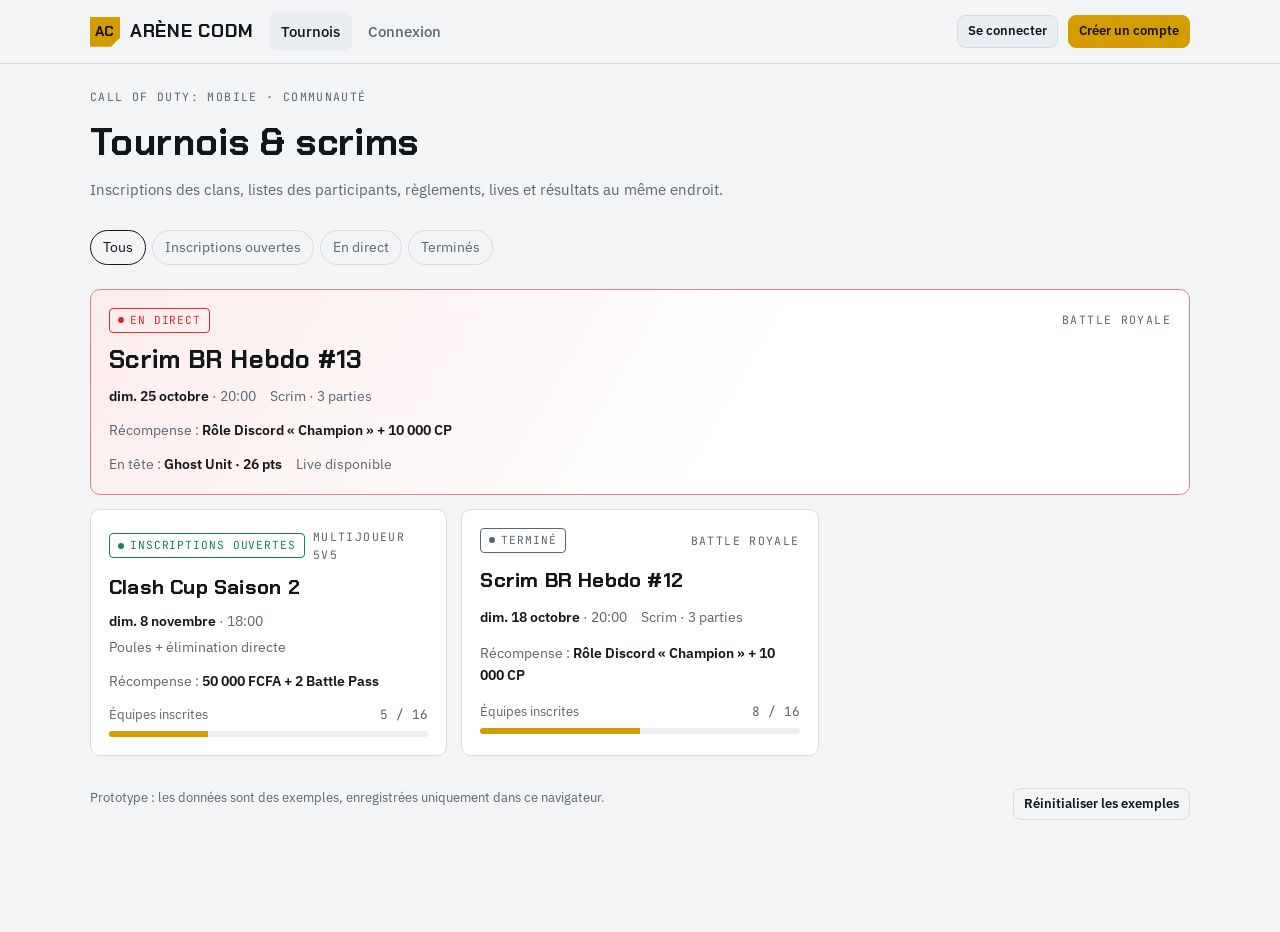
==== commit 18aa3404: "Rôle selon le compte et navigation par boutons flottants - Suppression du sélecteur de rôle : connex" ====
--- a/tournoi-codm/index.html
+++ b/tournoi-codm/index.html
@@ -78,21 +78,36 @@
 .nav { display: flex; gap: 4px; }
 .nav button { background: none; border: 0; padding: 8px 12px; border-radius: 8px; cursor: pointer; color: var(--muted); font-weight: 500; }
 .nav button[aria-current="page"] { color: var(--fg); background: var(--surface-2); }
-.role { margin-left: auto; display: flex; align-items: center; gap: 8px; }
-.seg { display: inline-flex; background: var(--surface); border: 1px solid var(--line); border-radius: 999px; padding: 3px; }
-.seg button { border: 0; background: none; padding: 6px 12px; border-radius: 999px; cursor: pointer; font-size: .85rem; color: var(--muted); white-space: nowrap; }
-.seg button[aria-pressed="true"] { background: var(--accent); color: var(--accent-fg); font-weight: 600; }
-
-/* Barre du bas (mobile) */
-.bottom-nav { display: none; }
+.nav button svg { display: none; }
+.account { margin-left: auto; display: flex; align-items: center; gap: 10px; }
+.me { display: flex; align-items: center; gap: 10px; background: none; border: 0; cursor: pointer; padding: 4px; border-radius: 999px; }
+.avatar { width: 34px; height: 34px; border-radius: 50%; display: grid; place-items: center; background: var(--surface-2); border: 1px solid var(--line); font-family: var(--font-display); font-weight: 700; font-size: .85rem; }
+.me-txt { display: grid; text-align: left; line-height: 1.2; }
+.me-txt b { font-size: .9rem; }
+.me-txt span { font-size: .72rem; color: var(--muted); }
+
+/* Boutons de navigation flottants (mobile) */
+.dock { display: none; }
 @media (max-width: 720px) {
   .top .nav { display: none; }
-  .role { margin-left: 0; width: 100%; overflow-x: auto; }
-  .role .eyebrow { display: none; }
-  .bottom-nav { display: flex; position: fixed; left: 0; right: 0; bottom: 0; z-index: 20; background: var(--surface); border-top: 1px solid var(--line); padding: 6px max(16px, env(safe-area-inset-right, 0px)) calc(6px + env(safe-area-inset-bottom, 0px)) max(16px, env(safe-area-inset-left, 0px)); justify-content: space-around; }
-  .bottom-nav button { flex: 1; background: none; border: 0; padding: 8px 4px; color: var(--muted); font-size: .8rem; cursor: pointer; border-radius: 8px; }
-  .bottom-nav button[aria-current="page"] { color: var(--accent); font-weight: 600; }
+  .me-txt { display: none; }
+  .dock { display: flex; gap: 10px; position: fixed; left: 50%; transform: translateX(-50%); bottom: calc(14px + env(safe-area-inset-bottom, 0px)); z-index: 20; }
+  .dock button { width: 72px; height: 60px; display: grid; place-items: center; align-content: center; gap: 3px; background: var(--surface); border: 1px solid var(--line); border-radius: 18px; color: var(--muted); font-size: .7rem; font-weight: 600; cursor: pointer; box-shadow: 0 6px 20px rgb(0 0 0 / .18); }
+  .dock button svg { width: 22px; height: 22px; }
+  .dock button[aria-current="page"] { background: var(--accent); border-color: var(--accent); color: var(--accent-fg); }
 }
+
+/* Connexion / inscription */
+.auth { max-width: 460px; width: 100%; margin: 0 auto; display: grid; gap: 18px; }
+.types { display: grid; grid-template-columns: 1fr 1fr; gap: 10px; }
+.type { text-align: left; background: var(--surface); border: 1px solid var(--line); border-radius: var(--r); padding: 14px; display: grid; gap: 4px; cursor: pointer; }
+.type b { font-family: var(--font-display); font-size: 1.05rem; }
+.type span { font-size: .82rem; color: var(--muted); }
+.type[aria-pressed="true"] { border-color: var(--accent); box-shadow: inset 0 0 0 1px var(--accent); }
+.switch { text-align: center; font-size: .9rem; color: var(--muted); }
+.link { background: none; border: 0; padding: 0; color: var(--accent); cursor: pointer; font-weight: 600; text-decoration: underline; }
+.demo-accounts { display: grid; gap: 8px; }
+.demo-accounts .row button { flex: 1 1 120px; }
 
 main { padding-block: 24px; display: grid; gap: 24px; }
 .demo-note { font-size: .82rem; color: var(--muted); border: 1px dashed var(--line); border-radius: var(--r); padding: 8px 12px; }
@@ -216,7 +231,7 @@
 .field { display: grid; gap: 6px; min-width: 0; }
 .field label, .lbl { font-size: .85rem; font-weight: 500; }
 .field .hint { font-size: .78rem; color: var(--muted); }
-input[type="text"], input[type="number"], input[type="date"], input[type="time"], input[type="url"], select, textarea {
+input[type="text"], input[type="number"], input[type="date"], input[type="time"], input[type="url"], input[type="password"], select, textarea {
   width: 100%; background: var(--bg); border: 1px solid var(--line); border-radius: 8px; padding: 9px 12px; min-width: 0;
 }
 textarea { min-height: 160px; resize: vertical; line-height: 1.5; }
@@ -245,14 +260,7 @@
   <div class="wrap">
     <button class="brand" data-action="go" data-view="home" aria-label="Accueil"><span class="brand-mark">AC</span>Arène CODM</button>
     <nav class="nav" id="nav"></nav>
-    <div class="role">
-      <span class="eyebrow">Voir en tant que</span>
-      <div class="seg" id="roles" role="group" aria-label="Rôle de démonstration">
-        <button data-action="role" data-role="joueur">Joueur</button>
-        <button data-action="role" data-role="chef">Chef de clan</button>
-        <button data-action="role" data-role="orga">Organisateur</button>
-      </div>
-    </div>
+    <div class="account" id="account"></div>
   </div>
 </header>
 
@@ -263,14 +271,14 @@
   <button class="btn btn-ghost btn-sm" data-action="reset" id="reset-btn">Réinitialiser les exemples</button>
 </footer>
 
-<nav class="bottom-nav" id="bottom-nav"></nav>
+<nav class="dock" id="dock" aria-label="Navigation"></nav>
 <div class="toast" id="toast" hidden></div>
 
 <script>
 (function () {
   "use strict";
-  const KEY = "arene-codm-v1";
-  const ROLES = { joueur: "Joueur", chef: "Chef de clan", orga: "Organisateur" };
+  const KEY = "arene-codm-v2";
+  const ROLES = { joueur: "Joueur", chef: "Chef de clan", orga: "Organisateur", invite: "Visiteur" };
   const STATUTS = {
     inscriptions: { label: "Inscriptions ouvertes", cls: "pill-ok" },
     closes: { label: "Inscriptions closes", cls: "pill-warn" },
@@ -326,7 +334,7 @@
     const t2 = { id: "t2", nom: "Clash Cup Saison 2", mode: "Multijoueur 5v5", format: "Poules + élimination directe", date: "2026-11-08", heure: "18:00", slots: 16, teamSize: 5, subs: 1, prize: "50 000 FCFA + 2 Battle Pass", description: "Tournoi multijoueur 5v5 en BO5. Phase de poules le samedi, playoffs le dimanche. Inscriptions ouvertes aux clans de la communauté.", statut: "inscriptions", listePubliee: false, regles: RULES_MP.slice(), bareme: [1, 0], killPts: 0, lives: [], resultats: { parties: [], mvp: null, publie: false } };
     const t3 = { id: "t3", nom: "Scrim BR Hebdo #13", mode: "Battle Royale", format: "Scrim · 3 parties", date: "2026-10-25", heure: "20:00", slots: 16, teamSize: 4, subs: 1, prize: "Rôle Discord « Champion » + 10 000 CP", description: "Scrim hebdomadaire Battle Royale. Partie 1 jouée, parties 2 et 3 en cours.", statut: "en_cours", listePubliee: true, regles: RULES_BR.slice(), bareme: BAREME_BR.slice(), killPts: 1, lives: [{ titre: "Live du scrim (exemple : remplacez par votre lien)", url: "https://www.youtube.com/@CallofDutyMobile" }], resultats: { parties: [], mvp: null, publie: false } };
     const teams = [];
-    for (let i = 0; i < 8; i++) teams.push(mkTeam("t1", i, 4, 1, "validee", i === 0 ? { chefId: "moi" } : null));
+    for (let i = 0; i < 8; i++) teams.push(mkTeam("t1", i, 4, 1, "validee", i === 0 ? { chefId: "u-chef" } : null));
     for (let i = 0; i < 8; i++) teams.push(mkTeam("t3", i, 4, 1, "validee"));
     teams.push(mkTeam("t2", 2, 5, 0, "validee"));
     teams.push(mkTeam("t2", 1, 5, 0, "validee"));
@@ -340,16 +348,22 @@
     ];
     t1.resultats.parties = games.map(([nom, pl, k]) => ({ nom, lignes: pl.map((p, i) => ({ teamId: "t1-" + i, place: p, kills: k[i] })) }));
     t3.resultats.parties = [{ nom: "Partie 1 · Isolated", lignes: [3, 1, 5, 2, 4, 8, 6, 7].map((p, i) => ({ teamId: "t3-" + i, place: p, kills: [6, 11, 4, 9, 5, 2, 7, 3][i] })) }];
-    return { tournois: [t3, t2, t1], teams, nextId: 1 };
+    const users = [
+      { id: "u-joueur", pseudo: "NRD Owl", uid: uid(5, 0), role: "joueur", pass: "demo" },
+      { id: "u-chef", pseudo: "PWV Kaizen", uid: uid(0, 0), role: "chef", clan: "Phantom Wolves", tag: "PWV", pass: "demo" },
+      { id: "u-orga", pseudo: "Orga Arène", uid: "", role: "orga", pass: "demo" }
+    ];
+    return { tournois: [t3, t2, t1], teams, users, session: null, nextId: 1 };
   }
 
   function load() { try { const s = localStorage.getItem(KEY); return s ? JSON.parse(s) : null; } catch (e) { return null; } }
   function save() { try { localStorage.setItem(KEY, JSON.stringify(S)); } catch (e) { /* stockage indisponible */ } }
-  function loadUi() { try { return JSON.parse(localStorage.getItem(KEY + "-ui")) || {}; } catch (e) { return {}; } }
-  function saveUi() { try { localStorage.setItem(KEY + "-ui", JSON.stringify({ role: ui.role })); } catch (e) { /* ignoré */ } }
 
   let S = load() || seed();
-  const ui = Object.assign({ role: "joueur", view: "home", tid: null, tab: "apercu", filter: "tous", mtid: null, mtab: "inscriptions", resetArmed: false }, loadUi());
+  const ui = { view: "home", tid: null, tab: "apercu", filter: "tous", mtid: null, mtab: "inscriptions", resetArmed: false, signupType: "joueur", after: null };
+  /* Le rôle vient du compte connecté, jamais d'un choix dans l'interface. */
+  function me() { return S.users.find(u => u.id === S.session) || null; }
+  function role() { const u = me(); return u ? u.role : "invite"; }
   const app = document.getElementById("app");
 
   /* ---------- Utilitaires ---------- */
@@ -391,8 +405,8 @@
   function platform(url) {
     try { const h = new URL(url).hostname; if (/youtu/.test(h)) return "YouTube"; if (/twitch/.test(h)) return "Twitch"; if (/facebook|fb\./.test(h)) return "Facebook"; if (/tiktok/.test(h)) return "TikTok"; return h.replace(/^www\./, ""); } catch (e) { return "Lien"; }
   }
-  function canSeeList(t) { return t.listePubliee || ui.role === "orga"; }
-  function canSeeResults(t) { return t.resultats.publie || ui.role === "orga"; }
+  function canSeeList(t) { return t.listePubliee || role() === "orga"; }
+  function canSeeResults(t) { return t.resultats.publie || role() === "orga"; }
 
   /* ---------- Vues ---------- */
   function slotsHtml(t) {
@@ -426,13 +440,15 @@
   function viewTournoi() {
     const t = T(ui.tid); if (!t) { ui.view = "home"; return viewHome(); }
     const validees = teamsOf(t.id, "validee");
-    const mine = teamsOf(t.id).find(x => x.chefId === "moi");
+    const mine = me() && teamsOf(t.id).find(x => x.chefId === me().id);
     let cta = "";
-    if (ui.role === "chef") {
+    if (role() === "chef") {
       if (mine) cta = '<span class="muted">Ton équipe <b>' + esc(mine.nom) + "</b> est inscrite</span> " + tpill(mine.statut);
       else if (t.statut === "inscriptions") cta = '<button class="btn btn-primary" data-action="register" data-id="' + t.id + '">Inscrire mon équipe</button>';
-    } else if (ui.role === "orga") {
+    } else if (role() === "orga") {
       cta = '<button class="btn btn-primary" data-action="manage" data-id="' + t.id + '">Gérer ce tournoi</button>';
+    } else if (role() === "invite" && t.statut === "inscriptions") {
+      cta = '<button class="btn btn-primary" data-action="go" data-view="login">Se connecter pour inscrire son équipe</button>';
     }
     if (t.statut === "en_cours" && t.lives.length) cta += ' <button class="btn" data-action="tab" data-tab="live">Regarder le live</button>';
 
@@ -522,12 +538,13 @@
     if (!t || t.statut !== "inscriptions") return '<div class="box empty"><h3>Inscriptions fermées</h3><button class="btn" data-action="go" data-view="home">Retour aux tournois</button></div>';
     const prow = (k, i, label) => '<div class="player-row"><span class="n">' + label + '</span><input type="text" id="' + k + "-pseudo-" + i + '" name="' + k + "-pseudo-" + i + '" placeholder="Pseudo en jeu"' + (k === "j" ? " required" : "") + ' maxlength="30"><input type="text" id="' + k + "-uid-" + i + '" name="' + k + "-uid-" + i + '" placeholder="UID (chiffres)" inputmode="numeric" pattern="[0-9]{6,20}"' + (k === "j" ? " required" : "") + "></div>";
     let players = ""; for (let i = 0; i < t.teamSize; i++) players += prow("j", i, "J" + (i + 1));
+    players = players.replace('id="j-pseudo-0" name="j-pseudo-0"', 'id="j-pseudo-0" name="j-pseudo-0" value="' + esc(me().pseudo) + '"').replace('id="j-uid-0" name="j-uid-0"', 'id="j-uid-0" name="j-uid-0" value="' + esc(me().uid) + '"');
     let subs = ""; for (let i = 0; i < t.subs; i++) subs += prow("r", i, "R" + (i + 1));
     return '<section class="hero"><button class="back" data-action="open" data-id="' + t.id + '">← ' + esc(t.nom) + "</button><span class=\"eyebrow\">Inscription d'équipe</span><h1>Inscrire mon clan</h1><p class=\"muted\">" + t.teamSize + " titulaires" + (t.subs ? " et jusqu'à " + t.subs + " remplaçant" + (t.subs > 1 ? "s" : "") : "") + ". Le pseudo et l'UID doivent être ceux du compte utilisé en jeu.</p></section>" +
       '<form class="box" data-form="register">' +
-      '<div class="fields-2"><div class="field"><label for="f-nom">Nom de l\'équipe</label><input type="text" id="f-nom" name="nom" required maxlength="40" placeholder="Ex. Phantom Wolves"></div>' +
-      '<div class="field"><label for="f-tag">Tag du clan</label><input type="text" id="f-tag" name="tag" required maxlength="5" placeholder="Ex. PWV"></div>' +
-      '<div class="field"><label for="f-chef">Ton pseudo (chef de clan)</label><input type="text" id="f-chef" name="chef" required maxlength="30"></div>' +
+      '<div class="fields-2"><div class="field"><label for="f-nom">Nom de l\'équipe</label><input type="text" id="f-nom" name="nom" required maxlength="40" value="' + esc(me().clan) + '"></div>' +
+      '<div class="field"><label for="f-tag">Tag du clan</label><input type="text" id="f-tag" name="tag" required maxlength="5" value="' + esc(me().tag) + '"></div>' +
+      '<div class="field"><label for="f-chef">Ton pseudo (chef de clan)</label><input type="text" id="f-chef" name="chef" required maxlength="30" value="' + esc(me().pseudo) + '"></div>' +
       '<div class="field"><label for="f-contact">Contact</label><input type="text" id="f-contact" name="contact" required maxlength="60" placeholder="WhatsApp ou Discord"><span class="hint">Pour recevoir le code du salon.</span></div></div>' +
       '<div class="field"><span class="lbl">Joueurs titulaires</span>' + players + "</div>" +
       (t.subs ? '<div class="field"><span class="lbl">Remplaçants (optionnel)</span>' + subs + "</div>" : "") +
@@ -537,8 +554,8 @@
 
   /* Mes équipes (chef de clan) */
   function viewMine() {
-    const mine = S.teams.filter(x => x.chefId === "moi");
-    let html = '<section class="hero"><span class="eyebrow">Chef de clan</span><h1>Mes inscriptions</h1><p class="muted">Suis la validation de tes équipes par l\'organisateur.</p></section>';
+    const mine = S.teams.filter(x => x.chefId === me().id);
+    let html = '<section class="hero"><span class="eyebrow">Chef de clan</span><h1>Mon clan</h1><p class="muted">Tes inscriptions aux tournois et leur validation par l\'organisateur.</p></section>';
     if (!mine.length) return html + '<div class="box empty"><h3>Aucune inscription</h3><p>Choisis un tournoi aux inscriptions ouvertes pour inscrire ton équipe.</p><button class="btn btn-primary" data-action="go" data-view="home">Voir les tournois</button></div>';
     return html + '<div class="teams">' + mine.map(x => { const t = T(x.tournoiId); return '<details class="team" open><summary><span class="tag">' + esc(x.tag) + '</span><span class="nm">' + esc(x.nom) + " <small>" + esc(t ? t.nom : "") + " · " + (t ? fmtDate(t.date) : "") + "</small></span>" + tpill(x.statut) + "</summary>" + rosterTable(x) + '<div class="roster"><button class="btn btn-sm" data-action="open" data-id="' + x.tournoiId + '">Voir le tournoi</button></div></details>'; }).join("") + "</div>";
   }
@@ -620,20 +637,80 @@
     return html;
   }
 
+  /* ---------- Comptes ---------- */
+  function viewLogin() {
+    return '<div class="auth"><section class="hero"><span class="eyebrow">Connexion</span><h1>Content de te revoir</h1><p class="muted">Ton compte détermine ce que tu peux faire sur la plateforme.</p></section>' +
+      '<form class="box" data-form="login"><div class="field"><label for="a-pseudo">Pseudo</label><input type="text" id="a-pseudo" name="pseudo" required autocomplete="username"></div>' +
+      '<div class="field"><label for="a-pass">Mot de passe</label><input type="password" id="a-pass" name="pass" required autocomplete="current-password"></div>' +
+      '<button class="btn btn-primary" type="submit">Se connecter</button></form>' +
+      '<p class="switch">Pas encore de compte ? <button class="link" data-action="go" data-view="signup">Créer un compte</button></p>' +
+      '<div class="box demo-accounts"><span class="eyebrow">Prototype · comptes de démonstration</span><p class="muted" style="font-size:.85rem">Pour tester chaque type de compte sans en créer un.</p><div class="row">' +
+      S.users.filter(u => ["u-joueur", "u-chef", "u-orga"].includes(u.id)).map(u => '<button class="btn btn-sm" data-action="demoLogin" data-id="' + u.id + '">' + ROLES[u.role] + "</button>").join("") + "</div></div></div>";
+  }
+
+  function viewSignup() {
+    const ty = ui.signupType;
+    return '<div class="auth"><section class="hero"><span class="eyebrow">Inscription</span><h1>Créer mon compte</h1><p class="muted">Choisis ton type de compte. Il ne pourra plus être changé ensuite.</p></section>' +
+      '<div class="types" role="group" aria-label="Type de compte">' +
+      '<button class="type" data-action="signupType" data-t="joueur" aria-pressed="' + (ty === "joueur") + '"><b>Joueur</b><span>Suivre les tournois, les lives et les résultats.</span></button>' +
+      '<button class="type" data-action="signupType" data-t="chef" aria-pressed="' + (ty === "chef") + '"><b>Chef de clan</b><span>Inscrire ton équipe aux tournois et suivre ses inscriptions.</span></button></div>' +
+      '<form class="box" data-form="signup"><div class="field"><label for="s-pseudo">Pseudo en jeu</label><input type="text" id="s-pseudo" name="pseudo" required maxlength="30" autocomplete="username"></div>' +
+      '<div class="field"><label for="s-uid">UID Call of Duty: Mobile</label><input type="text" id="s-uid" name="uid" required inputmode="numeric" pattern="[0-9]{6,20}"><span class="hint">Visible dans ton profil en jeu.</span></div>' +
+      (ty === "chef" ? '<div class="fields-2"><div class="field"><label for="s-clan">Nom du clan</label><input type="text" id="s-clan" name="clan" required maxlength="40"></div><div class="field"><label for="s-tag">Tag du clan</label><input type="text" id="s-tag" name="tag" required maxlength="5"></div></div>' : "") +
+      '<div class="field"><label for="s-pass">Mot de passe</label><input type="password" id="s-pass" name="pass" required minlength="4" autocomplete="new-password"></div>' +
+      '<button class="btn btn-primary" type="submit">Créer mon compte ' + (ty === "chef" ? "chef de clan" : "joueur") + "</button></form>" +
+      '<p class="switch">Déjà inscrit ? <button class="link" data-action="go" data-view="login">Se connecter</button></p>' +
+      '<p class="switch" style="font-size:.8rem">Les comptes organisateurs sont créés par l\'administration de la communauté.</p></div>';
+  }
+
+  function viewProfile() {
+    const u = me();
+    const played = S.teams.filter(x => x.statut === "validee" && x.joueurs.concat(x.remplacants).some(p => u.uid && p.uid === u.uid));
+    let html = '<section class="hero"><span class="eyebrow">' + ROLES[u.role] + '</span><div class="row"><span class="avatar" style="width:56px;height:56px;font-size:1.2rem">' + esc(initials(u.pseudo)) + "</span><h1>" + esc(u.pseudo) + "</h1></div></section>";
+    html += '<div class="facts"><div class="fact"><span class="eyebrow">Type de compte</span><strong>' + ROLES[u.role] + "</strong></div>" +
+      (u.uid ? '<div class="fact"><span class="eyebrow">UID CODM</span><strong class="mono">' + esc(u.uid) + "</strong></div>" : "") +
+      (u.clan ? '<div class="fact"><span class="eyebrow">Clan</span><strong>' + esc(u.clan) + ' <span class="tag">' + esc(u.tag) + "</span></strong></div>" : "") + "</div>";
+    if (u.role !== "orga") html += '<div class="box"><span class="eyebrow">Mes tournois</span>' + (played.length ? '<div class="teams">' + played.map(x => '<div class="card-top"><span>' + esc(T(x.tournoiId).nom) + ' <span class="muted">· ' + esc(x.nom) + '</span></span><button class="btn btn-sm" data-action="open" data-id="' + x.tournoiId + '">Voir</button></div>').join("") + "</div>" : '<p class="muted">Tu apparaîtras ici dès que ton clan t\'aura inscrit à un tournoi avec ton UID.</p>') + "</div>";
+    return html + '<div class="row"><button class="btn btn-danger" data-action="logout">Se déconnecter</button></div>';
+  }
+  function initials(n) { return String(n || "?").split(/\s+/).map(w => w[0]).join("").slice(0, 2).toUpperCase(); }
+
   /* ---------- Rendu ---------- */
-  const NAV = { joueur: [["home", "Tournois"]], chef: [["home", "Tournois"], ["mine", "Mes inscriptions"]], orga: [["home", "Tournois"], ["manage", "Gestion"]] };
-  const ALLOWED = { joueur: ["home", "tournoi"], chef: ["home", "tournoi", "register", "mine"], orga: ["home", "tournoi", "manage", "create"] };
+  const ICONS = {
+    home: '<svg viewBox="0 0 24 24" fill="none" stroke="currentColor" stroke-width="2" stroke-linecap="round" stroke-linejoin="round" aria-hidden="true"><path d="M8 21h8M12 17v4M7 4h10v5a5 5 0 0 1-10 0V4z"/><path d="M17 5h3v2a3 3 0 0 1-3 3M7 5H4v2a3 3 0 0 0 3 3"/></svg>',
+    mine: '<svg viewBox="0 0 24 24" fill="none" stroke="currentColor" stroke-width="2" stroke-linecap="round" stroke-linejoin="round" aria-hidden="true"><path d="M12 3l8 3v6c0 4.5-3.4 8-8 9-4.6-1-8-4.5-8-9V6l8-3z"/></svg>',
+    manage: '<svg viewBox="0 0 24 24" fill="none" stroke="currentColor" stroke-width="2" stroke-linecap="round" stroke-linejoin="round" aria-hidden="true"><path d="M4 6h10M18 6h2M4 12h4M12 12h8M4 18h12M20 18h0"/><circle cx="16" cy="6" r="2"/><circle cx="10" cy="12" r="2"/><circle cx="18" cy="18" r="2"/></svg>',
+    profile: '<svg viewBox="0 0 24 24" fill="none" stroke="currentColor" stroke-width="2" stroke-linecap="round" stroke-linejoin="round" aria-hidden="true"><circle cx="12" cy="8" r="4"/><path d="M4 21c1.5-4 4.5-6 8-6s6.5 2 8 6"/></svg>',
+    login: '<svg viewBox="0 0 24 24" fill="none" stroke="currentColor" stroke-width="2" stroke-linecap="round" stroke-linejoin="round" aria-hidden="true"><path d="M15 3h4a2 2 0 0 1 2 2v14a2 2 0 0 1-2 2h-4M10 17l5-5-5-5M15 12H3"/></svg>'
+  };
+  const NAV = {
+    invite: [["home", "Tournois"], ["login", "Connexion"]],
+    joueur: [["home", "Tournois"], ["profile", "Profil"]],
+    chef: [["home", "Tournois"], ["mine", "Mon clan"], ["profile", "Profil"]],
+    orga: [["home", "Tournois"], ["manage", "Gestion"], ["profile", "Profil"]]
+  };
+  const ALLOWED = {
+    invite: ["home", "tournoi", "login", "signup"],
+    joueur: ["home", "tournoi", "profile"],
+    chef: ["home", "tournoi", "register", "mine", "profile"],
+    orga: ["home", "tournoi", "manage", "create", "profile"]
+  };
 
   function render() {
-    if (!ALLOWED[ui.role].includes(ui.view)) ui.view = "home";
-    document.querySelectorAll("#roles button").forEach(b => b.setAttribute("aria-pressed", String(b.dataset.role === ui.role)));
-    const navView = ui.view === "tournoi" || ui.view === "register" ? "home" : ui.view === "create" ? "manage" : ui.view;
-    const nav = NAV[ui.role].map(([v, l]) => '<button data-action="go" data-view="' + v + '"' + (navView === v ? ' aria-current="page"' : "") + ">" + l + "</button>").join("");
+    const r = role();
+    if (!ALLOWED[r].includes(ui.view)) ui.view = "home";
+    const navView = ui.view === "tournoi" || ui.view === "register" ? "home" : ui.view === "create" ? "manage" : ui.view === "signup" ? "login" : ui.view;
+    const nav = NAV[r].map(([v, l]) => '<button data-action="go" data-view="' + v + '"' + (navView === v ? ' aria-current="page"' : "") + ">" + ICONS[v] + "<span>" + l + "</span></button>").join("");
     document.getElementById("nav").innerHTML = nav;
-    document.getElementById("bottom-nav").innerHTML = nav;
-    app.innerHTML = ({ home: viewHome, tournoi: viewTournoi, register: viewRegister, mine: viewMine, manage: viewManage, create: viewCreate }[ui.view])();
+    document.getElementById("dock").innerHTML = nav;
+    const u = me();
+    document.getElementById("account").innerHTML = u
+      ? '<button class="me" data-action="go" data-view="profile" aria-label="Mon profil"><span class="me-txt"><b>' + esc(u.pseudo) + "</b><span>" + ROLES[u.role] + '</span></span><span class="avatar">' + esc(initials(u.pseudo)) + "</span></button>"
+      : (ui.view === "login" || ui.view === "signup" ? "" : '<button class="btn btn-sm" data-action="go" data-view="login">Se connecter</button><button class="btn btn-sm btn-primary" data-action="go" data-view="signup">Créer un compte</button>');
+    app.innerHTML = ({ home: viewHome, tournoi: viewTournoi, register: viewRegister, mine: viewMine, manage: viewManage, create: viewCreate, login: viewLogin, signup: viewSignup, profile: viewProfile }[ui.view])();
   }
   function go(view) { ui.view = view; render(); window.scrollTo(0, 0); }
+  function signIn(u) { S.session = u.id; save(); go(ui.after || "home"); ui.after = null; toast("Connecté : " + u.pseudo + " (" + ROLES[u.role] + ")"); }
 
   /* ---------- Actions ---------- */
   document.addEventListener("click", e => {
@@ -642,7 +719,9 @@
     if (a !== "reset" && ui.resetArmed) { ui.resetArmed = false; document.getElementById("reset-btn").textContent = "Réinitialiser les exemples"; }
     switch (a) {
       case "go": go(b.dataset.view); break;
-      case "role": ui.role = b.dataset.role; saveUi(); render(); toast("Vue : " + ROLES[ui.role]); break;
+      case "signupType": ui.signupType = b.dataset.t; render(); break;
+      case "demoLogin": signIn(S.users.find(u => u.id === b.dataset.id)); break;
+      case "logout": S.session = null; save(); go("home"); toast("Déconnecté"); break;
       case "filter": ui.filter = b.dataset.f; render(); break;
       case "open": ui.tid = b.dataset.id; ui.tab = "apercu"; go("tournoi"); break;
       case "tab": ui.tab = b.dataset.tab; render(); break;
@@ -675,14 +754,23 @@
     e.preventDefault();
     const fd = new FormData(f), g = k => String(fd.get(k) || "").trim();
     const kind = f.dataset.form;
-    if (kind === "register") {
+    if (kind === "login") {
+      const u = S.users.find(x => x.pseudo.toLowerCase() === g("pseudo").toLowerCase() && x.pass === g("pass"));
+      if (!u) { toast("Pseudo ou mot de passe incorrect."); return; }
+      signIn(u);
+    } else if (kind === "signup") {
+      if (S.users.some(x => x.pseudo.toLowerCase() === g("pseudo").toLowerCase())) { toast("Ce pseudo a déjà un compte. Connecte-toi."); return; }
+      const u = { id: newId("u"), pseudo: g("pseudo"), uid: g("uid"), role: ui.signupType, pass: g("pass") };
+      if (u.role === "chef") { u.clan = g("clan"); u.tag = g("tag").toUpperCase(); }
+      S.users.push(u); signIn(u);
+    } else if (kind === "register") {
       const t = T(ui.tid);
       if (teamsOf(t.id).some(x => x.nom.toLowerCase() === g("nom").toLowerCase())) { toast("Une équipe porte déjà ce nom dans ce tournoi."); return; }
       const read = (k, n) => { const out = []; for (let i = 0; i < n; i++) { const p = g(k + "-pseudo-" + i), u = g(k + "-uid-" + i); if (p) out.push({ pseudo: p, uid: u }); } return out; };
       const joueurs = read("j", t.teamSize), remplacants = read("r", t.subs);
       const uids = joueurs.concat(remplacants).map(p => p.uid).filter(Boolean);
       if (new Set(uids).size !== uids.length) { toast("Deux joueurs ont le même UID. Vérifie la liste."); return; }
-      S.teams.push({ id: newId("x"), tournoiId: t.id, nom: g("nom"), tag: g("tag").toUpperCase(), chef: g("chef"), contact: g("contact"), joueurs, remplacants, statut: "en_attente", inscritLe: new Date().toISOString().slice(0, 10), chefId: "moi" });
+      S.teams.push({ id: newId("x"), tournoiId: t.id, nom: g("nom"), tag: g("tag").toUpperCase(), chef: g("chef"), contact: g("contact"), joueurs, remplacants, statut: "en_attente", inscritLe: new Date().toISOString().slice(0, 10), chefId: me().id });
       save(); go("mine"); toast("Inscription envoyée. L'organisateur va la valider.");
     } else if (kind === "infos" || kind === "create") {
       const data = { nom: g("nom"), mode: g("mode"), format: g("format"), statut: g("statut"), date: g("date"), heure: g("heure"), slots: Number(g("slots")), teamSize: Number(g("teamSize")), subs: Number(g("subs")), prize: g("prize") || "À annoncer", description: g("description"), bareme: g("bareme").split(/[,;\s]+/).map(Number).filter(n => !isNaN(n)), killPts: Number(g("killPts")) || 0 };
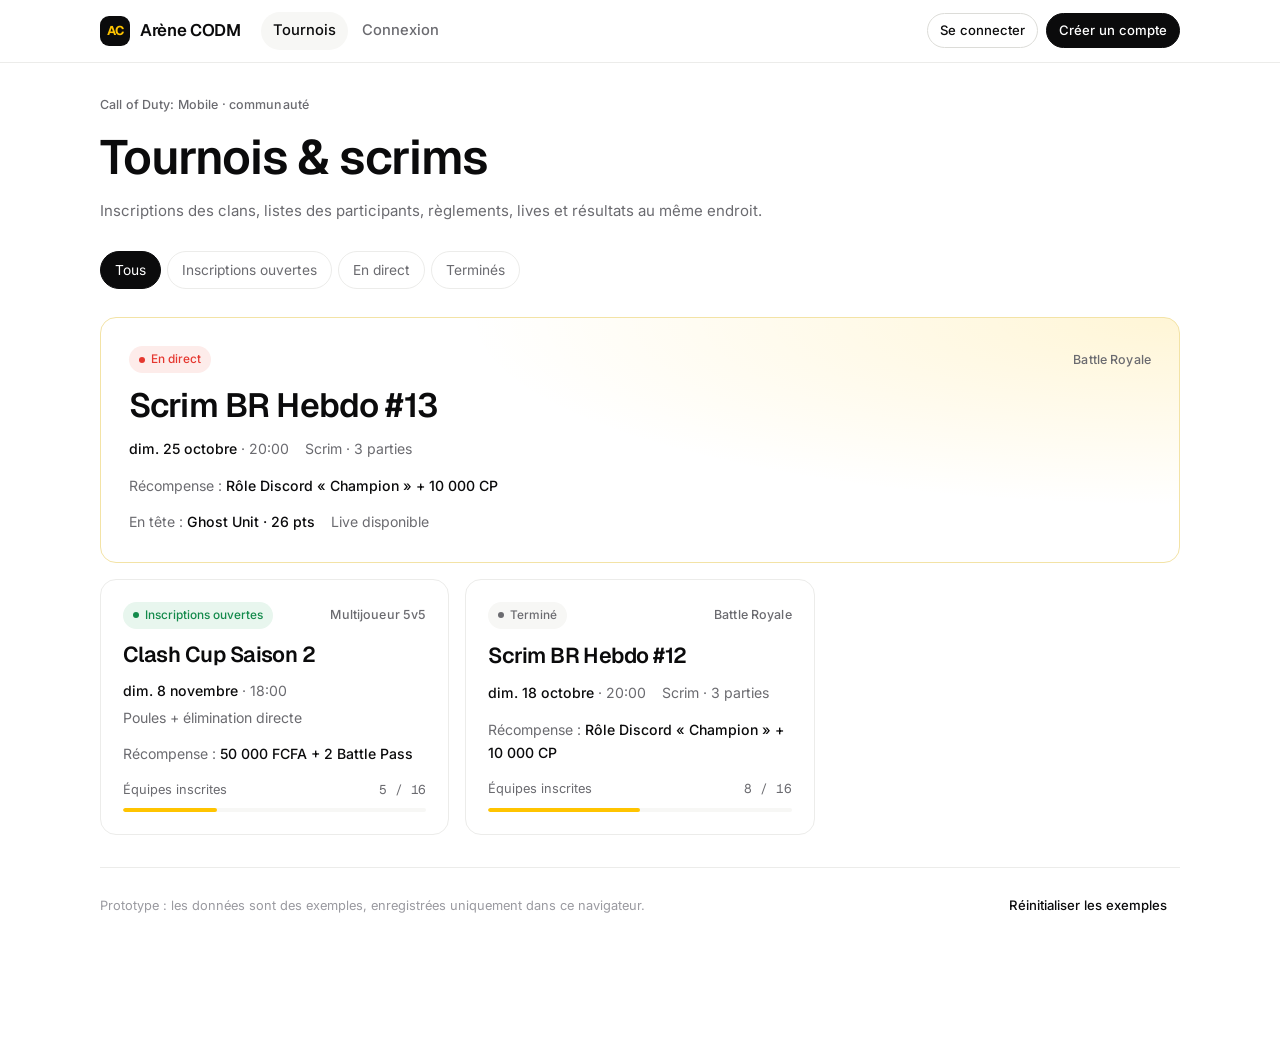
==== commit 8910e044: "Nouvelle direction visuelle : thème clair minimaliste Fond blanc, noir et accent jaune, dégradés jau" ====
--- a/tournoi-codm/index.html
+++ b/tournoi-codm/index.html
@@ -7,43 +7,33 @@
 <meta name="claude:viewport-fit-sides" content="cover">
 <link rel="preconnect" href="https://fonts.googleapis.com">
 <link rel="preconnect" href="https://fonts.gstatic.com" crossorigin>
-<link rel="stylesheet" href="https://fonts.googleapis.com/css2?family=Chakra+Petch:wght@500;600;700&family=IBM+Plex+Sans:wght@400;500;600&family=JetBrains+Mono:wght@400;600&display=swap">
+<link rel="stylesheet" href="https://fonts.googleapis.com/css2?family=Geist:wght@400;500;600;700&family=Geist+Mono:wght@400;500&family=Inter:wght@400;500;600&display=swap">
 <style>
-/* Layout : en-tête collant + sélecteur de rôle, contenu sur une colonne de 1100px max, barre d'onglets en bas sur mobile. Esthétique HUD tactique (ambre CODM sur graphite bleuté). */
+/* Layout : en-tête blanc collant, contenu centré sur 1080px, beaucoup d'air, boutons flottants en bas sur mobile.
+   Direction claire et minimaliste : blanc, noir, accent jaune CODM, dégradés jaunes très discrets. */
 :root {
-  --bg: #0e1216;
-  --surface: #161b21;
-  --surface-2: #1e252d;
-  --line: #2a323c;
-  --fg: #e8ecef;
-  --muted: #8d99a5;
-  --accent: #f2b200;
-  --accent-fg: #17130a;
-  --live: #ff5252;
-  --ok: #3ccf7a;
-  --warn: #ff9f1a;
-  --info: #5aa9ff;
-  --gold: #f2b200; --silver: #b9c3cc; --bronze: #d08a52;
-  --font-display: "Chakra Petch", "Rajdhani", system-ui, sans-serif;
-  --font-body: "IBM Plex Sans", system-ui, -apple-system, "Segoe UI", sans-serif;
-  --font-data: "JetBrains Mono", ui-monospace, "SFMono-Regular", Menlo, monospace;
-  --r: 10px;
-  color-scheme: dark;
-}
-@media (prefers-color-scheme: light) {
-  :root:not([data-theme="dark"]) {
-    --bg: #f2f4f6; --surface: #ffffff; --surface-2: #eaeef2; --line: #d6dce2;
-    --fg: #11161b; --muted: #5a6571; --accent: #d59c00; --accent-fg: #17130a;
-    --live: #d92d2f; --ok: #16834a; --warn: #c26a00; --info: #1f6fd1;
-    --gold: #c99400; --silver: #7d8a96; --bronze: #a8622c;
-    color-scheme: light;
-  }
-}
-:root[data-theme="light"] {
-  --bg: #f2f4f6; --surface: #ffffff; --surface-2: #eaeef2; --line: #d6dce2;
-  --fg: #11161b; --muted: #5a6571; --accent: #d59c00; --accent-fg: #17130a;
-  --live: #d92d2f; --ok: #16834a; --warn: #c26a00; --info: #1f6fd1;
-  --gold: #c99400; --silver: #7d8a96; --bronze: #a8622c;
+  --bg: #ffffff;
+  --soft: #f7f7f5;
+  --line: #ececea;
+  --line-strong: #dcdcd8;
+  --fg: #0b0b0c;
+  --muted: #6b6b70;
+  --faint: #9a9aa0;
+  --accent: #ffc400;
+  --accent-ink: #0b0b0c;
+  --accent-soft: #fff6d6;
+  --accent-text: #8a6500;
+  --live: #e5372f;
+  --ok: #138a4b;
+  --warn: #b26b00;
+  --gold: #e3a800; --silver: #9aa1a8; --bronze: #b5703a;
+  --glow: radial-gradient(120% 140% at 100% 0%, rgb(255 196 0 / .16), rgb(255 196 0 / 0) 55%);
+  --font-display: "Geist", "Inter", system-ui, -apple-system, "Segoe UI", sans-serif;
+  --font-body: "Inter", system-ui, -apple-system, "Segoe UI", sans-serif;
+  --font-data: "Geist Mono", ui-monospace, "SFMono-Regular", Menlo, monospace;
+  --r: 16px;
+  --r-sm: 10px;
+  --shadow: 0 1px 2px rgb(11 11 12 / .04), 0 8px 24px rgb(11 11 12 / .05);
   color-scheme: light;
 }
 
@@ -51,39 +41,41 @@
 html, body { margin: 0; }
 body {
   background: var(--bg); color: var(--fg);
-  font: 15px/1.55 var(--font-body);
+  font: 15px/1.6 var(--font-body);
+  -webkit-font-smoothing: antialiased;
   padding-left: max(16px, env(safe-area-inset-left, 0px));
   padding-right: max(16px, env(safe-area-inset-right, 0px));
-  padding-bottom: 88px;
+  padding-bottom: 104px;
 }
 body::before { content: ""; position: fixed; inset: 0 0 auto; height: env(safe-area-inset-top, 0px); z-index: 30; background: var(--bg); }
-h1, h2, h3 { font-family: var(--font-display); line-height: 1.15; margin: 0; text-wrap: balance; letter-spacing: .01em; }
-h1 { font-size: clamp(1.7rem, 4vw, 2.4rem); }
-h2 { font-size: 1.3rem; }
-h3 { font-size: 1.05rem; }
+h1, h2, h3 { font-family: var(--font-display); line-height: 1.1; margin: 0; text-wrap: balance; letter-spacing: -.025em; font-weight: 600; }
+h1 { font-size: clamp(2rem, 5vw, 3rem); }
+h2 { font-size: 1.35rem; }
+h3 { font-size: 1.05rem; letter-spacing: -.015em; }
 p { margin: 0; }
-a { color: var(--accent); }
+a { color: var(--fg); }
 button, input, select, textarea { font: inherit; color: inherit; }
-:focus-visible { outline: 2px solid var(--accent); outline-offset: 2px; }
-.mono { font-family: var(--font-data); font-variant-numeric: tabular-nums; }
+:focus-visible { outline: 2px solid var(--fg); outline-offset: 2px; }
+.mono { font-family: var(--font-data); font-variant-numeric: tabular-nums; letter-spacing: -.01em; }
 .muted { color: var(--muted); }
-.eyebrow { font-family: var(--font-data); font-size: .72rem; letter-spacing: .12em; text-transform: uppercase; color: var(--muted); }
-.wrap { max-width: 1100px; margin: 0 auto; }
+.eyebrow { font-size: .78rem; font-weight: 500; color: var(--muted); letter-spacing: .01em; }
+.wrap { max-width: 1080px; margin: 0 auto; }
 
 /* En-tête */
-.top { position: sticky; top: env(safe-area-inset-top, 0px); z-index: 20; background: var(--bg); border-bottom: 1px solid var(--line); margin-inline: calc(-1 * max(16px, env(safe-area-inset-left, 0px))); padding-inline: max(16px, env(safe-area-inset-left, 0px)); }
-.top .wrap { display: flex; align-items: center; gap: 16px; flex-wrap: wrap; padding-block: 12px; }
-.brand { display: flex; align-items: center; gap: 10px; font-family: var(--font-display); font-weight: 700; font-size: 1.15rem; letter-spacing: .04em; text-transform: uppercase; background: none; border: 0; cursor: pointer; padding: 0; }
-.brand-mark { width: 30px; height: 30px; display: grid; place-items: center; background: var(--accent); color: var(--accent-fg); clip-path: polygon(0 0, 100% 0, 100% 70%, 70% 100%, 0 100%); font-size: .9rem; }
-.nav { display: flex; gap: 4px; }
-.nav button { background: none; border: 0; padding: 8px 12px; border-radius: 8px; cursor: pointer; color: var(--muted); font-weight: 500; }
-.nav button[aria-current="page"] { color: var(--fg); background: var(--surface-2); }
+.top { position: sticky; top: env(safe-area-inset-top, 0px); z-index: 20; background: rgb(255 255 255 / .86); backdrop-filter: saturate(1.4) blur(12px); -webkit-backdrop-filter: saturate(1.4) blur(12px); border-bottom: 1px solid var(--line); margin-inline: calc(-1 * max(16px, env(safe-area-inset-left, 0px))); padding-inline: max(16px, env(safe-area-inset-left, 0px)); }
+.top .wrap { display: flex; align-items: center; gap: 20px; padding-block: 12px; }
+.brand { display: flex; align-items: center; gap: 10px; font-family: var(--font-display); font-weight: 600; font-size: 1.05rem; letter-spacing: -.02em; white-space: nowrap; background: none; border: 0; cursor: pointer; padding: 0; }
+.brand-mark { width: 30px; height: 30px; display: grid; place-items: center; background: var(--fg); color: var(--accent); border-radius: 9px; font-size: .8rem; font-weight: 700; letter-spacing: 0; }
+.nav { display: flex; gap: 2px; }
+.nav button { background: none; border: 0; padding: 7px 12px; border-radius: 999px; cursor: pointer; color: var(--muted); font-weight: 500; font-size: .92rem; }
+.nav button:hover { color: var(--fg); }
+.nav button[aria-current="page"] { color: var(--fg); background: var(--soft); }
 .nav button svg { display: none; }
-.account { margin-left: auto; display: flex; align-items: center; gap: 10px; }
-.me { display: flex; align-items: center; gap: 10px; background: none; border: 0; cursor: pointer; padding: 4px; border-radius: 999px; }
-.avatar { width: 34px; height: 34px; border-radius: 50%; display: grid; place-items: center; background: var(--surface-2); border: 1px solid var(--line); font-family: var(--font-display); font-weight: 700; font-size: .85rem; }
-.me-txt { display: grid; text-align: left; line-height: 1.2; }
-.me-txt b { font-size: .9rem; }
+.account { margin-left: auto; display: flex; align-items: center; gap: 8px; }
+.me { display: flex; align-items: center; gap: 10px; background: none; border: 0; cursor: pointer; padding: 3px 3px 3px 12px; border-radius: 999px; border: 1px solid var(--line); }
+.avatar { width: 32px; height: 32px; border-radius: 50%; display: grid; place-items: center; background: var(--accent); color: var(--accent-ink); font-family: var(--font-display); font-weight: 600; font-size: .8rem; }
+.me-txt { display: grid; text-align: left; line-height: 1.25; }
+.me-txt b { font-size: .86rem; font-weight: 600; }
 .me-txt span { font-size: .72rem; color: var(--muted); }
 
 /* Boutons de navigation flottants (mobile) */
@@ -91,167 +83,176 @@
 @media (max-width: 720px) {
   .top .nav { display: none; }
   .me-txt { display: none; }
-  .dock { display: flex; gap: 10px; position: fixed; left: 50%; transform: translateX(-50%); bottom: calc(14px + env(safe-area-inset-bottom, 0px)); z-index: 20; }
-  .dock button { width: 72px; height: 60px; display: grid; place-items: center; align-content: center; gap: 3px; background: var(--surface); border: 1px solid var(--line); border-radius: 18px; color: var(--muted); font-size: .7rem; font-weight: 600; cursor: pointer; box-shadow: 0 6px 20px rgb(0 0 0 / .18); }
-  .dock button svg { width: 22px; height: 22px; }
-  .dock button[aria-current="page"] { background: var(--accent); border-color: var(--accent); color: var(--accent-fg); }
+  .me { padding: 0; border: 0; }
+  .account .btn:not(.btn-primary) { display: none; }
+  .dock { display: flex; gap: 8px; position: fixed; left: 50%; transform: translateX(-50%); bottom: calc(16px + env(safe-area-inset-bottom, 0px)); z-index: 20; }
+  .dock button { width: 70px; height: 58px; display: grid; place-items: center; align-content: center; gap: 3px; background: rgb(255 255 255 / .92); backdrop-filter: blur(12px); -webkit-backdrop-filter: blur(12px); border: 1px solid var(--line); border-radius: 18px; color: var(--muted); font-size: .68rem; font-weight: 500; cursor: pointer; box-shadow: 0 10px 30px rgb(11 11 12 / .10); }
+  .dock button svg { width: 21px; height: 21px; }
+  .dock button[aria-current="page"] { background: var(--fg); border-color: var(--fg); color: #fff; }
+  .dock button[aria-current="page"] svg { color: var(--accent); }
 }
 
-/* Connexion / inscription */
-.auth { max-width: 460px; width: 100%; margin: 0 auto; display: grid; gap: 18px; }
-.types { display: grid; grid-template-columns: 1fr 1fr; gap: 10px; }
-.type { text-align: left; background: var(--surface); border: 1px solid var(--line); border-radius: var(--r); padding: 14px; display: grid; gap: 4px; cursor: pointer; }
-.type b { font-family: var(--font-display); font-size: 1.05rem; }
-.type span { font-size: .82rem; color: var(--muted); }
-.type[aria-pressed="true"] { border-color: var(--accent); box-shadow: inset 0 0 0 1px var(--accent); }
-.switch { text-align: center; font-size: .9rem; color: var(--muted); }
-.link { background: none; border: 0; padding: 0; color: var(--accent); cursor: pointer; font-weight: 600; text-decoration: underline; }
-.demo-accounts { display: grid; gap: 8px; }
-.demo-accounts .row button { flex: 1 1 120px; }
-
-main { padding-block: 24px; display: grid; gap: 24px; }
-.demo-note { font-size: .82rem; color: var(--muted); border: 1px dashed var(--line); border-radius: var(--r); padding: 8px 12px; }
+main { padding-block: 32px; display: grid; grid-template-columns: minmax(0, 1fr); gap: 28px; }
+main > *, .panel > * { min-width: 0; }
+.demo-note { font-size: .82rem; color: var(--accent-text); background: var(--accent-soft); border-radius: var(--r-sm); padding: 10px 14px; }
 
 /* Boutons */
-.btn { display: inline-flex; align-items: center; justify-content: center; gap: 8px; border: 1px solid var(--line); background: var(--surface-2); padding: 9px 16px; border-radius: 8px; cursor: pointer; font-weight: 600; text-decoration: none; color: var(--fg); white-space: nowrap; }
-.btn:hover { border-color: var(--muted); }
-.btn-primary { background: var(--accent); color: var(--accent-fg); border-color: var(--accent); }
-.btn-primary:hover { filter: brightness(1.08); border-color: var(--accent); }
-.btn-ghost { background: none; }
-.btn-sm { padding: 5px 10px; font-size: .82rem; }
+.btn { display: inline-flex; align-items: center; justify-content: center; gap: 8px; border: 1px solid var(--line-strong); background: var(--bg); padding: 10px 18px; border-radius: 999px; cursor: pointer; font-weight: 500; font-size: .92rem; text-decoration: none; color: var(--fg); white-space: nowrap; transition: background .15s, border-color .15s; }
+.btn:hover { border-color: var(--fg); }
+.btn-primary { background: var(--fg); color: #fff; border-color: var(--fg); }
+.btn-primary:hover { background: #26262a; }
+.btn-ghost { border-color: transparent; background: none; }
+.btn-ghost:hover { background: var(--soft); border-color: transparent; }
+.btn-sm { padding: 6px 12px; font-size: .82rem; }
 .btn-ok { color: var(--ok); }
 .btn-danger { color: var(--live); }
-.btn[disabled] { opacity: .45; cursor: not-allowed; }
+.btn[disabled] { opacity: .4; cursor: not-allowed; }
 .row { display: flex; gap: 10px; flex-wrap: wrap; align-items: center; }
 
 /* Pastilles de statut */
-.pill { display: inline-flex; align-items: center; gap: 6px; font-family: var(--font-data); font-size: .7rem; letter-spacing: .08em; text-transform: uppercase; padding: 3px 8px; border-radius: 4px; border: 1px solid currentColor; white-space: nowrap; }
+.pill { display: inline-flex; align-items: center; gap: 6px; font-size: .74rem; font-weight: 500; padding: 4px 10px; border-radius: 999px; white-space: nowrap; background: var(--soft); color: var(--muted); }
 .pill::before { content: ""; width: 6px; height: 6px; border-radius: 50%; background: currentColor; }
-.pill-live { color: var(--live); }
-.pill-live::before { animation: blink 1.2s infinite; }
-.pill-ok { color: var(--ok); }
-.pill-warn { color: var(--warn); }
-.pill-info { color: var(--info); }
-.pill-muted { color: var(--muted); }
-.tag { font-family: var(--font-data); font-size: .72rem; font-weight: 600; padding: 2px 6px; border-radius: 4px; background: var(--surface-2); border: 1px solid var(--line); }
+.pill-live { background: #fdecea; color: var(--live); }
+.pill-live::before { animation: blink 1.4s infinite; }
+.pill-ok { background: #e8f6ee; color: var(--ok); }
+.pill-warn { background: var(--accent-soft); color: var(--accent-text); }
+.pill-muted { background: var(--soft); color: var(--muted); }
+.tag { font-family: var(--font-data); font-size: .7rem; font-weight: 500; padding: 2px 7px; border-radius: 6px; background: var(--soft); color: var(--muted); }
 @keyframes blink { 50% { opacity: .25; } }
-@media (prefers-reduced-motion: reduce) { .pill-live::before { animation: none; } }
+@media (prefers-reduced-motion: reduce) { .pill-live::before { animation: none; } .btn { transition: none; } }
 
 /* Liste des tournois */
 .chips { display: flex; gap: 6px; flex-wrap: wrap; }
-.chip { border: 1px solid var(--line); background: none; padding: 6px 12px; border-radius: 999px; cursor: pointer; font-size: .85rem; color: var(--muted); }
-.chip[aria-pressed="true"] { border-color: var(--fg); color: var(--fg); }
-.grid { display: grid; grid-template-columns: repeat(auto-fill, minmax(290px, 1fr)); gap: 14px; }
-.card { text-align: left; background: var(--surface); border: 1px solid var(--line); border-radius: var(--r); padding: 18px; display: grid; gap: 12px; cursor: pointer; min-width: 0; }
-.card:hover { border-color: var(--muted); }
-.card--feature { grid-column: 1 / -1; border-color: color-mix(in srgb, var(--live) 50%, var(--line)); background: linear-gradient(120deg, color-mix(in srgb, var(--live) 9%, var(--surface)), var(--surface) 60%); }
-.card--feature h2 { font-size: 1.6rem; }
+.chip { border: 1px solid var(--line); background: var(--bg); padding: 7px 14px; border-radius: 999px; cursor: pointer; font-size: .86rem; color: var(--muted); }
+.chip:hover { color: var(--fg); }
+.chip[aria-pressed="true"] { background: var(--fg); border-color: var(--fg); color: #fff; }
+.grid { display: grid; grid-template-columns: repeat(auto-fill, minmax(300px, 1fr)); gap: 16px; }
+.card { text-align: left; background: var(--bg); border: 1px solid var(--line); border-radius: var(--r); padding: 22px; display: grid; gap: 14px; cursor: pointer; min-width: 0; transition: box-shadow .2s, border-color .2s; }
+.card:hover { border-color: var(--line-strong); box-shadow: var(--shadow); }
+.card--feature { grid-column: 1 / -1; background: var(--glow), var(--bg); border-color: #f3e3a6; padding: 28px; }
+.card--feature h2 { font-size: clamp(1.6rem, 3.4vw, 2.1rem); }
 .card-top { display: flex; justify-content: space-between; gap: 8px; align-items: center; }
-.meta { display: flex; flex-wrap: wrap; gap: 4px 14px; font-size: .88rem; color: var(--muted); }
-.meta b { color: var(--fg); font-weight: 600; }
-.slots { display: grid; gap: 6px; }
-.slots-bar { height: 6px; background: var(--surface-2); border-radius: 3px; overflow: hidden; }
-.slots-bar span { display: block; height: 100%; background: var(--accent); }
+.meta { display: flex; flex-wrap: wrap; gap: 4px 16px; font-size: .88rem; color: var(--muted); }
+.meta b { color: var(--fg); font-weight: 500; }
+.slots { display: grid; gap: 8px; }
+.slots-bar { height: 4px; background: var(--soft); border-radius: 2px; overflow: hidden; }
+.slots-bar span { display: block; height: 100%; background: var(--accent); border-radius: 2px; }
 .slots-label { display: flex; justify-content: space-between; font-size: .8rem; color: var(--muted); }
 
 /* Page tournoi */
-.hero { display: grid; gap: 14px; padding-bottom: 4px; }
-.back { background: none; border: 0; color: var(--muted); cursor: pointer; padding: 0; justify-self: start; font-size: .9rem; }
-.facts { display: flex; flex-wrap: wrap; gap: 1px; background: var(--line); border: 1px solid var(--line); border-radius: var(--r); overflow: hidden; }
-.fact { flex: 1 1 150px; background: var(--surface); padding: 12px 14px; display: grid; gap: 2px; min-width: 0; }
-.fact strong { font-family: var(--font-display); font-size: 1.15rem; overflow-wrap: anywhere; }
-.tabs { display: flex; gap: 2px; border-bottom: 1px solid var(--line); overflow-x: auto; }
-.tabs button { background: none; border: 0; border-bottom: 2px solid transparent; padding: 10px 14px; cursor: pointer; color: var(--muted); font-weight: 500; white-space: nowrap; display: inline-flex; gap: 6px; align-items: center; }
-.tabs button[aria-selected="true"] { color: var(--fg); border-bottom-color: var(--accent); }
-.dot { width: 7px; height: 7px; border-radius: 50%; background: var(--live); }
+.hero { display: grid; gap: 16px; }
+.back { background: none; border: 0; color: var(--muted); cursor: pointer; padding: 0; justify-self: start; font-size: .88rem; }
+.back:hover { color: var(--fg); }
+.facts { display: flex; flex-wrap: wrap; gap: 0; border: 1px solid var(--line); border-radius: var(--r); overflow: hidden; background: var(--glow), var(--bg); }
+.fact { flex: 1 1 150px; padding: 16px 18px; display: grid; gap: 4px; min-width: 0; border-right: 1px solid var(--line); margin-right: -1px; }
+.fact strong { font-family: var(--font-display); font-weight: 600; font-size: 1.1rem; letter-spacing: -.015em; overflow-wrap: anywhere; }
+.tabs { display: flex; gap: 4px; overflow-x: auto; padding: 4px; background: var(--soft); border-radius: 999px; width: max-content; max-width: 100%; justify-self: start; }
+.tabs button { background: none; border: 0; padding: 8px 16px; border-radius: 999px; cursor: pointer; color: var(--muted); font-weight: 500; font-size: .9rem; white-space: nowrap; display: inline-flex; gap: 6px; align-items: center; }
+.tabs button[aria-selected="true"] { color: var(--fg); background: var(--bg); box-shadow: 0 1px 3px rgb(11 11 12 / .08); }
+.dot { width: 6px; height: 6px; border-radius: 50%; background: var(--live); }
 .dot-ok { background: var(--ok); }
-.panel { display: grid; gap: 18px; }
-.box { background: var(--surface); border: 1px solid var(--line); border-radius: var(--r); padding: 18px; display: grid; gap: 14px; min-width: 0; }
-.empty { text-align: center; padding: 36px 18px; color: var(--muted); display: grid; gap: 8px; justify-items: center; }
+.panel { display: grid; grid-template-columns: minmax(0, 1fr); gap: 18px; }
+.box { background: var(--bg); border: 1px solid var(--line); border-radius: var(--r); padding: 22px; display: grid; gap: 14px; min-width: 0; }
+.empty { text-align: center; padding: 48px 20px; color: var(--muted); display: grid; gap: 8px; justify-items: center; background: var(--soft); border-color: transparent; }
 .empty h3 { color: var(--fg); }
 
 /* Étapes du tournoi */
-.steps { display: grid; grid-template-columns: repeat(4, 1fr); gap: 8px; list-style: none; margin: 0; padding: 0; counter-reset: s; }
-.steps li { counter-increment: s; border-top: 3px solid var(--line); padding-top: 8px; font-size: .88rem; color: var(--muted); }
-.steps li::before { content: "Étape " counter(s); display: block; font-family: var(--font-data); font-size: .68rem; letter-spacing: .1em; text-transform: uppercase; }
-.steps li.done { border-color: var(--ok); color: var(--fg); }
+.steps { display: grid; grid-template-columns: repeat(4, 1fr); gap: 10px; list-style: none; margin: 0; padding: 0; counter-reset: s; }
+.steps li { counter-increment: s; border-top: 2px solid var(--line); padding-top: 10px; font-size: .88rem; color: var(--faint); }
+.steps li::before { content: "Étape " counter(s); display: block; font-size: .72rem; font-weight: 500; margin-bottom: 2px; }
+.steps li.done { border-color: var(--fg); color: var(--fg); }
 .steps li.now { border-color: var(--accent); color: var(--fg); font-weight: 600; }
 @media (max-width: 560px) { .steps { grid-template-columns: 1fr 1fr; } }
 
 /* Équipes */
 .teams { display: grid; gap: 8px; }
-details.team { background: var(--surface); border: 1px solid var(--line); border-radius: var(--r); }
-details.team summary { list-style: none; cursor: pointer; padding: 12px 16px; display: grid; grid-template-columns: auto 1fr auto; gap: 12px; align-items: center; }
+details.team { background: var(--bg); border: 1px solid var(--line); border-radius: var(--r-sm); }
+details.team summary { list-style: none; cursor: pointer; padding: 14px 16px; display: grid; grid-template-columns: auto 1fr auto; gap: 14px; align-items: center; }
 details.team summary::-webkit-details-marker { display: none; }
-details.team summary .n { font-family: var(--font-data); color: var(--muted); font-size: .8rem; width: 2ch; text-align: right; }
-details.team summary .nm { font-weight: 600; min-width: 0; overflow-wrap: anywhere; }
+details.team summary .n { font-family: var(--font-data); color: var(--faint); font-size: .8rem; width: 2ch; text-align: right; }
+details.team summary .nm { font-weight: 500; min-width: 0; overflow-wrap: anywhere; }
 details.team summary .nm small { display: block; font-weight: 400; color: var(--muted); font-size: .8rem; }
 details.team[open] summary { border-bottom: 1px solid var(--line); }
 .roster { padding: 8px 16px 14px; }
 
 /* Tableaux */
-.table-wrap { overflow-x: auto; border: 1px solid var(--line); border-radius: var(--r); }
+.table-wrap { overflow-x: auto; border: 1px solid var(--line); border-radius: var(--r-sm); }
 table { width: 100%; border-collapse: collapse; font-size: .9rem; }
-th, td { padding: 10px 12px; text-align: left; border-bottom: 1px solid var(--line); white-space: nowrap; }
-th { font-family: var(--font-data); font-size: .7rem; letter-spacing: .08em; text-transform: uppercase; color: var(--muted); font-weight: 400; background: var(--surface-2); }
+th, td { padding: 11px 14px; text-align: left; border-bottom: 1px solid var(--line); white-space: nowrap; }
+th { font-size: .74rem; font-weight: 500; color: var(--muted); background: var(--soft); }
 tbody tr:last-child td { border-bottom: 0; }
-td.num, th.num { text-align: right; font-family: var(--font-data); font-variant-numeric: tabular-nums; }
-tr.top3 td:first-child { font-weight: 700; }
+td.num, th.num { text-align: right; font-variant-numeric: tabular-nums; }
+td.num { font-family: var(--font-data); }
+tr.top3 td:first-child { font-weight: 600; }
+tr.top3:first-child td { background: var(--accent-soft); }
 .roster table th { background: none; }
-.roster table td, .roster table th { padding: 6px 4px; }
+.roster table td, .roster table th { padding: 7px 4px; }
 
 /* Règles */
-ol.rules { margin: 0; padding: 0; list-style: none; counter-reset: r; display: grid; gap: 10px; }
-ol.rules li { counter-increment: r; display: grid; grid-template-columns: 3.2em 1fr; gap: 8px; padding: 12px 14px; background: var(--surface); border: 1px solid var(--line); border-radius: var(--r); }
-ol.rules li::before { content: "Art. " counter(r); font-family: var(--font-data); font-size: .75rem; color: var(--accent); padding-top: 2px; }
+ol.rules { margin: 0; padding: 0; list-style: none; counter-reset: r; display: grid; border: 1px solid var(--line); border-radius: var(--r); overflow: hidden; }
+ol.rules li { counter-increment: r; display: grid; grid-template-columns: 3.4em 1fr; gap: 10px; padding: 16px 20px; border-bottom: 1px solid var(--line); }
+ol.rules li:last-child { border-bottom: 0; }
+ol.rules li::before { content: "Art. " counter(r); font-family: var(--font-data); font-size: .76rem; color: var(--accent-text); padding-top: 2px; }
 
 /* Live */
-.lives { display: grid; gap: 14px; }
-.live-card { display: grid; gap: 12px; }
-.player { position: relative; aspect-ratio: 16 / 9; max-width: 100%; background: #000; border-radius: 8px; overflow: hidden; }
+.lives { display: grid; gap: 16px; }
+.live-card { display: grid; gap: 14px; }
+.player { position: relative; aspect-ratio: 16 / 9; max-width: 100%; background: var(--fg); border-radius: var(--r-sm); overflow: hidden; }
 .player iframe { position: absolute; inset: 0; width: 100%; height: 100%; border: 0; }
 
 /* Résultats */
 .podium { display: grid; grid-template-columns: 1fr 1.15fr 1fr; gap: 12px; align-items: end; }
-.pod { background: var(--surface); border: 1px solid var(--line); border-radius: var(--r); padding: 16px; display: grid; gap: 6px; text-align: center; justify-items: center; min-width: 0; }
-.pod .rank { font-family: var(--font-display); font-size: 2.2rem; font-weight: 700; line-height: 1; }
+.pod { background: var(--bg); border: 1px solid var(--line); border-radius: var(--r); padding: 20px 16px; display: grid; gap: 6px; text-align: center; justify-items: center; min-width: 0; }
+.pod .rank { font-family: var(--font-display); font-size: 2.2rem; font-weight: 600; line-height: 1; letter-spacing: -.04em; }
 .pod .tn { font-weight: 600; overflow-wrap: anywhere; }
-.pod .pts { font-family: var(--font-data); font-size: .85rem; color: var(--muted); }
-.pod-1 { padding-block: 26px; border-color: var(--gold); }
-.pod-1 .rank { color: var(--gold); font-size: 3rem; }
+.pod .pts { font-family: var(--font-data); font-size: .82rem; color: var(--muted); }
+.pod-1 { padding-block: 32px; border-color: #f3e3a6; background: linear-gradient(180deg, rgb(255 196 0 / .14), rgb(255 196 0 / 0) 70%), var(--bg); }
+.pod-1 .rank { color: var(--fg); font-size: 3.2rem; }
 .pod-2 .rank { color: var(--silver); }
 .pod-3 .rank { color: var(--bronze); }
 @media (max-width: 560px) { .podium { grid-template-columns: 1fr; } .pod-1 { order: -1; } }
 .mvp { display: flex; gap: 16px; align-items: center; flex-wrap: wrap; }
-.mvp-badge { font-family: var(--font-display); font-weight: 700; background: var(--accent); color: var(--accent-fg); padding: 10px 14px; border-radius: 8px; letter-spacing: .08em; }
-.split { display: grid; grid-template-columns: repeat(auto-fit, minmax(240px, 1fr)); gap: 14px; }
+.mvp-badge { font-family: var(--font-display); font-weight: 600; background: var(--fg); color: var(--accent); padding: 10px 14px; border-radius: 12px; letter-spacing: .02em; }
+.split { display: grid; grid-template-columns: repeat(auto-fit, minmax(240px, 1fr)); gap: 16px; }
 
 /* Formulaires */
-form { display: grid; gap: 16px; }
+form { display: grid; gap: 18px; }
 .field { display: grid; gap: 6px; min-width: 0; }
-.field label, .lbl { font-size: .85rem; font-weight: 500; }
-.field .hint { font-size: .78rem; color: var(--muted); }
+.field label, .lbl { font-size: .86rem; font-weight: 500; }
+.field .hint, .hint { font-size: .78rem; color: var(--muted); }
 input[type="text"], input[type="number"], input[type="date"], input[type="time"], input[type="url"], input[type="password"], select, textarea {
-  width: 100%; background: var(--bg); border: 1px solid var(--line); border-radius: 8px; padding: 9px 12px; min-width: 0;
+  width: 100%; background: var(--bg); border: 1px solid var(--line-strong); border-radius: var(--r-sm); padding: 10px 13px; min-width: 0; transition: border-color .15s, box-shadow .15s;
 }
-textarea { min-height: 160px; resize: vertical; line-height: 1.5; }
-input:focus, select:focus, textarea:focus { border-color: var(--accent); outline: none; }
+textarea { min-height: 160px; resize: vertical; line-height: 1.55; }
+input:focus, select:focus, textarea:focus { border-color: var(--fg); box-shadow: 0 0 0 4px rgb(255 196 0 / .25); outline: none; }
 .fields-2 { display: grid; grid-template-columns: repeat(auto-fit, minmax(200px, 1fr)); gap: 14px; }
 .player-row { display: grid; grid-template-columns: 2.6em 1fr 1fr; gap: 8px; align-items: center; }
-.player-row .n { font-family: var(--font-data); font-size: .78rem; color: var(--muted); }
+.player-row .n { font-family: var(--font-data); font-size: .78rem; color: var(--faint); }
 @media (max-width: 480px) { .player-row { grid-template-columns: 1fr 1fr; } .player-row .n { grid-column: 1 / -1; } }
 .check { display: flex; gap: 10px; align-items: flex-start; font-size: .9rem; }
-.check input { margin-top: 4px; accent-color: var(--accent); }
+.check input { margin-top: 4px; accent-color: var(--fg); }
 .score-in { width: 5.5em !important; text-align: right; font-family: var(--font-data); }
 
+/* Connexion / inscription */
+.auth { max-width: 440px; width: 100%; margin: 0 auto; display: grid; gap: 20px; }
+.auth .hero { text-align: center; justify-items: center; }
+.types { display: grid; grid-template-columns: 1fr 1fr; gap: 10px; }
+.type { text-align: left; background: var(--bg); border: 1px solid var(--line); border-radius: var(--r); padding: 16px; display: grid; gap: 4px; cursor: pointer; }
+.type b { font-family: var(--font-display); font-weight: 600; font-size: 1rem; letter-spacing: -.015em; }
+.type span { font-size: .82rem; color: var(--muted); }
+.type[aria-pressed="true"] { border-color: var(--fg); background: var(--glow), var(--bg); box-shadow: inset 0 0 0 1px var(--fg); }
+.switch { text-align: center; font-size: .9rem; color: var(--muted); }
+.link { background: none; border: 0; padding: 0; color: var(--fg); cursor: pointer; font-weight: 600; text-decoration: underline; text-decoration-color: var(--accent); text-decoration-thickness: 2px; text-underline-offset: 3px; }
+.demo-accounts { display: grid; gap: 8px; background: var(--soft); border-color: transparent; }
+.demo-accounts .row button { flex: 1 1 120px; }
+
 /* Gestion */
-.stats { display: grid; grid-template-columns: repeat(auto-fit, minmax(130px, 1fr)); gap: 10px; }
-.stat { background: var(--surface); border: 1px solid var(--line); border-radius: var(--r); padding: 12px 14px; }
-.stat strong { display: block; font-family: var(--font-display); font-size: 1.6rem; }
-.subtabs { display: flex; gap: 6px; flex-wrap: wrap; }
-
-.toast { position: fixed; left: 50%; bottom: calc(96px + env(safe-area-inset-bottom, 0px)); transform: translateX(-50%); background: var(--fg); color: var(--bg); padding: 10px 18px; border-radius: 8px; font-weight: 500; z-index: 40; max-width: calc(100% - 32px); }
-footer { padding-block: 8px 24px; display: flex; justify-content: space-between; gap: 12px; flex-wrap: wrap; font-size: .82rem; color: var(--muted); }
+.stats { display: grid; grid-template-columns: repeat(auto-fit, minmax(140px, 1fr)); gap: 12px; }
+.stat { background: var(--bg); border: 1px solid var(--line); border-radius: var(--r); padding: 16px 18px; }
+.stat strong { display: block; font-family: var(--font-display); font-weight: 600; font-size: 1.7rem; letter-spacing: -.03em; }
+
+.toast { position: fixed; left: 50%; bottom: calc(96px + env(safe-area-inset-bottom, 0px)); transform: translateX(-50%); background: var(--fg); color: #fff; padding: 11px 18px; border-radius: 999px; font-size: .9rem; font-weight: 500; z-index: 40; max-width: calc(100% - 32px); box-shadow: 0 10px 30px rgb(11 11 12 / .18); }
+footer { padding-block: 8px 24px; display: flex; justify-content: space-between; align-items: center; gap: 12px; flex-wrap: wrap; font-size: .8rem; color: var(--faint); border-top: 1px solid var(--line); padding-top: 20px; }
 </style>
 </head>
 <body>
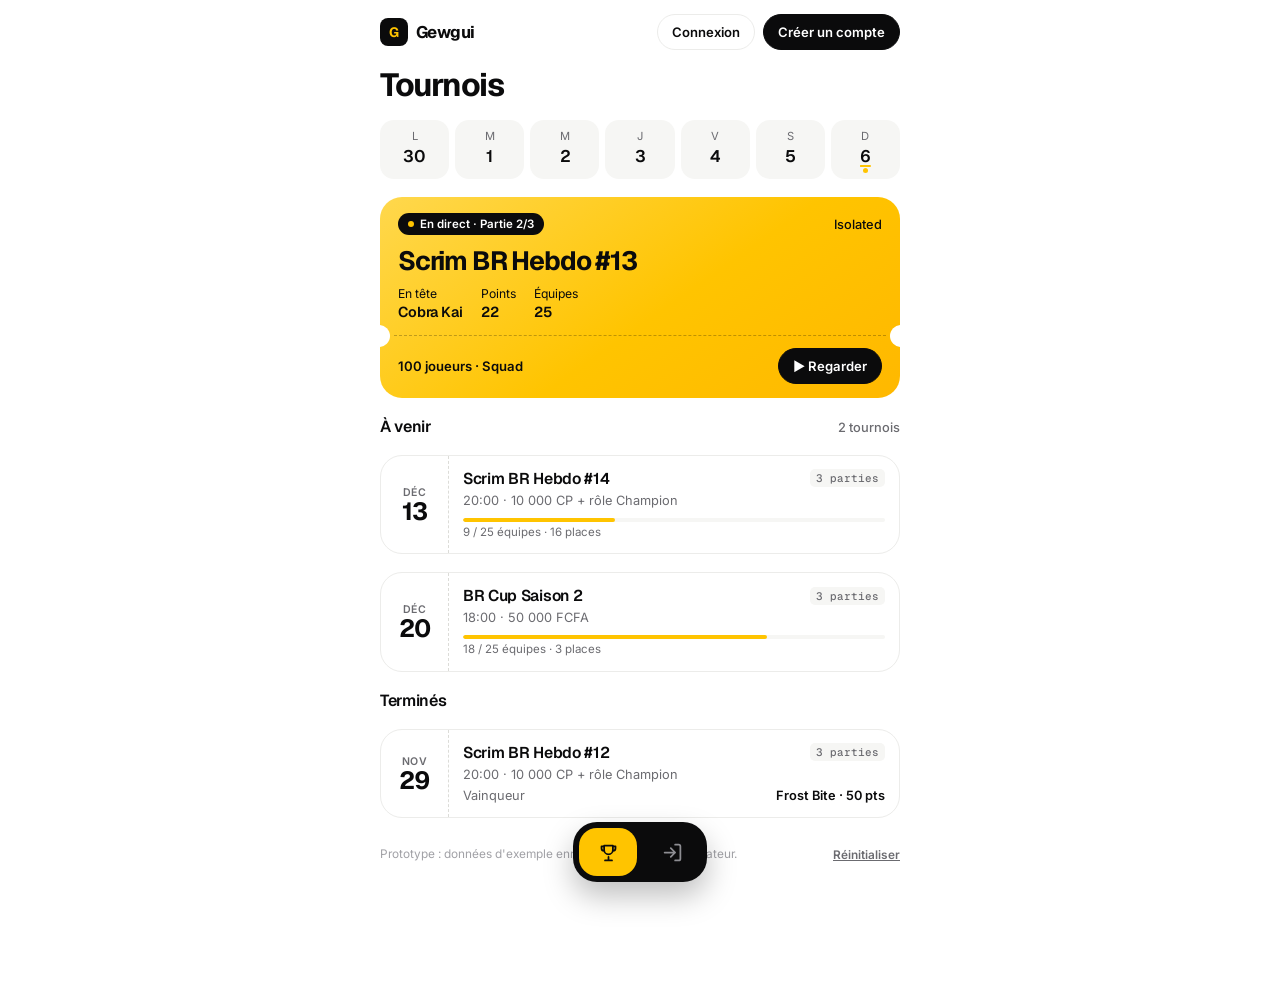
==== commit ce7b01a4: "Gewgui : prototype Battle Royale au design Billet de match - Format BR : 25 squads de 4 joueurs + 4 " ====
--- a/tournoi-codm/index.html
+++ b/tournoi-codm/index.html
@@ -3,795 +3,882 @@
 <head>
 <meta charset="utf-8">
 <meta name="viewport" content="width=device-width, initial-scale=1, viewport-fit=cover">
-<title>Arène CODM</title>
+<title>Gewgui</title>
 <meta name="claude:viewport-fit-sides" content="cover">
 <link rel="preconnect" href="https://fonts.googleapis.com">
 <link rel="preconnect" href="https://fonts.gstatic.com" crossorigin>
-<link rel="stylesheet" href="https://fonts.googleapis.com/css2?family=Geist:wght@400;500;600;700&family=Geist+Mono:wght@400;500&family=Inter:wght@400;500;600&display=swap">
+<link rel="stylesheet" href="https://fonts.googleapis.com/css2?family=Geist:wght@400;500;600;700&family=Geist+Mono:wght@400;500;600&family=Inter:wght@400;500;600&display=swap">
 <style>
-/* Layout : en-tête blanc collant, contenu centré sur 1080px, beaucoup d'air, boutons flottants en bas sur mobile.
-   Direction claire et minimaliste : blanc, noir, accent jaune CODM, dégradés jaunes très discrets. */
+/* Layout : colonne d'application centrée (560px max), billets empilés, dock noir flottant en bas.
+   Direction « Billet de match » : blanc, noir, jaune CODM, dégradés jaunes sur les billets en direct et les couvertures. */
 :root {
   --bg: #ffffff;
-  --soft: #f7f7f5;
+  --soft: #f6f6f4;
   --line: #ececea;
   --line-strong: #dcdcd8;
   --fg: #0b0b0c;
   --muted: #6b6b70;
-  --faint: #9a9aa0;
-  --accent: #ffc400;
-  --accent-ink: #0b0b0c;
-  --accent-soft: #fff6d6;
-  --accent-text: #8a6500;
+  --faint: #a1a1a6;
+  --y: #ffc400;
+  --y-soft: #fff5cc;
+  --y-text: #8a6500;
   --live: #e5372f;
   --ok: #138a4b;
-  --warn: #b26b00;
-  --gold: #e3a800; --silver: #9aa1a8; --bronze: #b5703a;
-  --glow: radial-gradient(120% 140% at 100% 0%, rgb(255 196 0 / .16), rgb(255 196 0 / 0) 55%);
+  --ok-soft: #e8f6ee;
+  --ticket-yellow: linear-gradient(145deg, #ffd84d 0%, #ffc400 55%, #ffb800 100%);
+  --cover: radial-gradient(130% 90% at 100% 0%, #ffe27a 0%, #ffc400 45%, #ffb300 100%);
   --font-display: "Geist", "Inter", system-ui, -apple-system, "Segoe UI", sans-serif;
   --font-body: "Inter", system-ui, -apple-system, "Segoe UI", sans-serif;
   --font-data: "Geist Mono", ui-monospace, "SFMono-Regular", Menlo, monospace;
-  --r: 16px;
-  --r-sm: 10px;
-  --shadow: 0 1px 2px rgb(11 11 12 / .04), 0 8px 24px rgb(11 11 12 / .05);
+  --gut: max(20px, env(safe-area-inset-left, 0px));
+  --gut-r: max(20px, env(safe-area-inset-right, 0px));
   color-scheme: light;
 }
-
 * { box-sizing: border-box; }
 html, body { margin: 0; }
-body {
-  background: var(--bg); color: var(--fg);
-  font: 15px/1.6 var(--font-body);
-  -webkit-font-smoothing: antialiased;
-  padding-left: max(16px, env(safe-area-inset-left, 0px));
-  padding-right: max(16px, env(safe-area-inset-right, 0px));
-  padding-bottom: 104px;
+body { background: var(--bg); color: var(--fg); font: 15px/1.5 var(--font-body); -webkit-font-smoothing: antialiased; }
+h1, h2, h3, h4 { font-family: var(--font-display); letter-spacing: -.035em; line-height: 1.05; margin: 0; font-weight: 700; text-wrap: balance; }
+p { margin: 0; }
+button, input, select, textarea { font: inherit; color: inherit; }
+button { cursor: pointer; }
+:focus-visible { outline: 2px solid var(--fg); outline-offset: 2px; }
+.mono { font-family: var(--font-data); font-variant-numeric: tabular-nums; letter-spacing: -.02em; }
+.muted { color: var(--muted); }
+.small { font-size: .8rem; }
+
+.app { max-width: 560px; margin: 0 auto; padding: 14px var(--gut-r) 120px var(--gut); display: flex; flex-direction: column; gap: 18px; }
+.app > * { min-width: 0; }
+
+/* En-têtes */
+.hello { display: flex; justify-content: space-between; align-items: center; gap: 12px; }
+.hello small { display: block; color: var(--muted); font-size: .8rem; }
+.hello b { font: 600 1.05rem var(--font-display); letter-spacing: -.02em; }
+.logo { display: flex; align-items: center; gap: 8px; font: 700 1.05rem var(--font-display); letter-spacing: -.03em; }
+.logo i { width: 28px; height: 28px; border-radius: 8px; background: var(--fg); color: var(--y); display: grid; place-items: center; font: 700 .85rem var(--font-display); font-style: normal; letter-spacing: 0; }
+.av { width: 38px; height: 38px; border-radius: 50%; background: var(--y); display: grid; place-items: center; font: 600 .8rem var(--font-display); border: 0; flex: none; }
+.title { font-size: 2rem; letter-spacing: -.045em; }
+.bar-top { display: flex; justify-content: space-between; align-items: center; gap: 10px; }
+.bar-top .t { font: 600 .9rem var(--font-body); text-align: center; flex: 1; min-width: 0; overflow: hidden; text-overflow: ellipsis; white-space: nowrap; }
+.circle { width: 38px; height: 38px; border-radius: 50%; background: var(--soft); display: grid; place-items: center; border: 0; flex: none; font-size: 1rem; }
+.eyebrow { font-size: .78rem; color: var(--muted); }
+
+/* Bande de dates */
+.days { display: grid; grid-template-columns: repeat(7, 1fr); gap: 6px; }
+.day { border: 0; border-radius: 14px; padding: 8px 0 6px; text-align: center; background: var(--soft); font-size: .7rem; color: var(--muted); display: grid; justify-items: center; gap: 1px; }
+.day b { font: 600 1.05rem var(--font-display); color: var(--fg); letter-spacing: -.02em; }
+.day::after { content: ""; width: 5px; height: 5px; border-radius: 50%; background: transparent; }
+.day.has::after { background: var(--y); }
+.day.today b { text-decoration: underline; text-decoration-color: var(--y); text-decoration-thickness: 2px; text-underline-offset: 3px; }
+.day[aria-pressed="true"] { background: var(--fg); color: #bdbdbd; }
+.day[aria-pressed="true"] b { color: #fff; }
+
+/* Billets */
+.tk { position: relative; border-radius: 22px; background: #fff; border: 1px solid var(--line); overflow: hidden; text-align: left; padding: 0; width: 100%; display: block; }
+button.tk:hover { border-color: var(--line-strong); }
+.tk .top { padding: 16px 18px 14px; }
+.cut { position: relative; height: 0; border-top: 1.5px dashed var(--line-strong); margin: 0 14px; }
+.cut::before, .cut::after { content: ""; position: absolute; top: -11px; width: 22px; height: 22px; border-radius: 50%; background: var(--bg); border: 1px solid var(--line); }
+.cut::before { left: -26px; } .cut::after { right: -26px; }
+.stub { padding: 12px 18px 14px; display: flex; justify-content: space-between; align-items: center; gap: 10px; }
+.tk.live { border: 0; background: var(--ticket-yellow); }
+.tk.live .cut { border-color: rgb(0 0 0 / .25); }
+.tk.live .cut::before, .tk.live .cut::after { border: 0; }
+.big { font: 700 1.65rem/1.03 var(--font-display); letter-spacing: -.045em; margin-top: 12px; }
+.mini { display: flex; gap: 18px; margin-top: 10px; font-size: .76rem; flex-wrap: wrap; }
+.mini b { display: block; font: 600 .9rem var(--font-display); letter-spacing: -.01em; }
+.lst { display: flex; align-items: stretch; }
+.date { width: 68px; flex: none; display: grid; place-content: center; text-align: center; border-right: 1.5px dashed var(--line-strong); padding-block: 12px; }
+.date b { font: 700 1.55rem/1 var(--font-display); letter-spacing: -.04em; }
+.date span { font: 600 .66rem var(--font-body); color: var(--muted); text-transform: uppercase; letter-spacing: .06em; }
+.lst .inf { padding: 12px 14px; flex: 1; min-width: 0; display: grid; gap: 2px; }
+.lst h3 { font: 600 .98rem var(--font-display); letter-spacing: -.02em; }
+.gauge { height: 4px; border-radius: 2px; background: var(--soft); margin-top: 6px; overflow: hidden; }
+.gauge i { display: block; height: 100%; border-radius: 2px; background: var(--y); }
+.sec { display: flex; justify-content: space-between; align-items: baseline; gap: 10px; }
+.sec h2 { font: 600 1rem var(--font-display); letter-spacing: -.02em; }
+.sec span { font: 500 .8rem var(--font-body); color: var(--muted); }
+
+/* Pastilles */
+.pill { display: inline-flex; align-items: center; gap: 6px; font: 600 .72rem var(--font-body); padding: 4px 10px; border-radius: 99px; white-space: nowrap; background: var(--soft); color: var(--muted); }
+.pill::before { content: ""; width: 6px; height: 6px; border-radius: 50%; background: currentColor; }
+.pill.live { background: var(--fg); color: #fff; } .pill.live::before { background: var(--y); animation: blink 1.4s infinite; }
+.pill.ok { background: var(--ok-soft); color: var(--ok); }
+.pill.wait { background: var(--y-soft); color: var(--y-text); }
+.pill.no { background: #fdecea; color: var(--live); }
+.pill.plain::before { display: none; }
+.tag { font: 500 .68rem var(--font-data); padding: 2px 6px; border-radius: 5px; background: var(--soft); color: var(--muted); white-space: nowrap; }
+.rank1 { font: 700 .8rem var(--font-display); background: var(--y); padding: 3px 8px; border-radius: 7px; }
+@keyframes blink { 50% { opacity: .3; } }
+@media (prefers-reduced-motion: reduce) { .pill.live::before { animation: none; } }
+
+/* Boutons */
+.btn { display: inline-flex; align-items: center; justify-content: center; gap: 8px; border: 1px solid var(--line); background: #fff; color: var(--fg); padding: 9px 14px; border-radius: 99px; font: 600 .82rem var(--font-body); white-space: nowrap; text-decoration: none; }
+.btn:hover { border-color: var(--line-strong); }
+.btn.dark { background: var(--fg); color: #fff; border-color: var(--fg); }
+.btn.red { color: var(--live); }
+.btn[disabled] { opacity: .35; cursor: not-allowed; }
+.cta { width: 100%; border: 0; background: var(--fg); color: #fff; border-radius: 18px; padding: 15px; font: 600 .95rem var(--font-body); display: flex; justify-content: center; align-items: center; gap: 8px; text-decoration: none; }
+.cta i { font-style: normal; color: var(--y); }
+.cta.yellow { background: var(--y); color: var(--fg); } .cta.yellow i { color: var(--fg); }
+.cta.ghost { background: var(--soft); color: var(--fg); } .cta.ghost i { color: var(--fg); }
+.cta[disabled] { opacity: .35; cursor: not-allowed; }
+.row { display: flex; gap: 8px; align-items: center; flex-wrap: wrap; }
+.sp { justify-content: space-between; }
+.link { background: none; border: 0; padding: 0; font-weight: 600; color: var(--fg); text-decoration: underline; text-decoration-color: var(--y); text-decoration-thickness: 2px; text-underline-offset: 3px; }
+
+/* Page tournoi */
+.cover { margin: -14px calc(-1 * var(--gut-r)) 0 calc(-1 * var(--gut)); min-height: 240px; background: var(--cover); padding: 14px var(--gut-r) 44px var(--gut); display: flex; flex-direction: column; justify-content: space-between; gap: 30px; position: relative; overflow: hidden; }
+.cover::after { content: ""; position: absolute; right: -60px; bottom: -90px; width: 260px; height: 260px; border-radius: 50%; border: 44px solid rgb(255 255 255 / .18); pointer-events: none; }
+.cover .circle { background: rgb(255 255 255 / .65); position: relative; z-index: 1; }
+.cover h1 { font-size: 2.1rem; letter-spacing: -.05em; margin-top: 10px; position: relative; z-index: 1; }
+.cover .chip { font: 600 .74rem var(--font-body); background: rgb(255 255 255 / .72); padding: 4px 10px; border-radius: 99px; position: relative; z-index: 1; display: inline-flex; gap: 6px; align-items: center; }
+.sheet { margin-top: -46px; z-index: 2; }
+.facts { display: grid; grid-template-columns: repeat(3, 1fr); text-align: center; }
+.facts div { padding: 13px 4px; min-width: 0; }
+.facts div + div { border-left: 1px solid var(--line); }
+.facts b { display: block; font: 600 1rem var(--font-display); letter-spacing: -.02em; }
+.facts span { font-size: .7rem; color: var(--muted); }
+.kv small { display: block; font-size: .7rem; color: var(--muted); }
+.kv b { font: 600 .95rem var(--font-display); letter-spacing: -.02em; }
+.desc { color: var(--muted); font-size: .9rem; }
+.tabs { display: flex; gap: 4px; padding: 4px; background: var(--soft); border-radius: 14px; overflow-x: auto; }
+.tabs button { flex: 1; border: 0; background: none; padding: 8px 10px; border-radius: 10px; font: 600 .8rem var(--font-body); color: var(--muted); white-space: nowrap; display: inline-flex; justify-content: center; align-items: center; gap: 5px; }
+.tabs button[aria-selected="true"] { background: #fff; color: var(--fg); box-shadow: 0 1px 3px rgb(0 0 0 / .08); }
+.tabs .dot { width: 6px; height: 6px; border-radius: 50%; background: var(--live); }
+.panel { display: grid; gap: 16px; min-width: 0; }
+.squads { display: grid; grid-template-columns: repeat(25, 1fr); gap: 3px; }
+.squads i { aspect-ratio: 1; border-radius: 3px; background: #efefec; max-width: 100%; }
+.squads i.f { background: var(--fg); }
+.squads i.w { background: var(--y); }
+.chips { display: flex; gap: 6px; flex-wrap: wrap; }
+.chips span { font: 600 .72rem var(--font-body); background: var(--soft); border-radius: 99px; padding: 4px 10px; }
+.chips span.y { background: var(--y-soft); color: var(--y-text); }
+.empty { background: var(--soft); border-radius: 18px; padding: 28px 18px; text-align: center; display: grid; gap: 6px; justify-items: center; color: var(--muted); font-size: .88rem; }
+.empty h3 { font: 600 1rem var(--font-display); color: var(--fg); letter-spacing: -.02em; }
+.note { font-size: .8rem; color: var(--y-text); background: var(--y-soft); border-radius: 12px; padding: 9px 12px; }
+.note:empty { display: none; }
+
+details.team { border: 1px solid var(--line); border-radius: 16px; }
+details.team summary { list-style: none; padding: 12px 14px; display: grid; grid-template-columns: 26px 1fr auto; gap: 10px; align-items: center; cursor: pointer; }
+details.team summary::-webkit-details-marker { display: none; }
+details.team .n { font: 600 .75rem var(--font-data); color: var(--faint); }
+details.team .nm { font-weight: 600; font-size: .92rem; min-width: 0; overflow-wrap: anywhere; }
+details.team .nm small { display: block; font-weight: 400; font-size: .74rem; color: var(--muted); }
+details.team[open] summary { border-bottom: 1px solid var(--line); }
+.roster { padding: 4px 14px 8px; }
+.roster div { display: flex; justify-content: space-between; gap: 10px; padding: 8px 0; border-bottom: 1px solid var(--line); font-size: .85rem; }
+.roster div:last-child { border-bottom: 0; }
+.roster span:last-child { font: 500 .76rem var(--font-data); color: var(--muted); }
+.roster .lbl-sub { font: 600 .66rem var(--font-body); text-transform: uppercase; letter-spacing: .06em; color: var(--faint); padding-top: 12px; border-bottom: 0; }
+.teams { display: grid; gap: 8px; }
+
+ol.rules { margin: 0; padding: 0; list-style: none; counter-reset: r; }
+ol.rules li { counter-increment: r; display: grid; grid-template-columns: 2.2em 1fr; gap: 8px; padding: 11px 0; border-bottom: 1px solid var(--line); font-size: .88rem; }
+ol.rules li:last-child { border-bottom: 0; }
+ol.rules li::before { content: counter(r, decimal-leading-zero); font: 500 .74rem var(--font-data); color: var(--y-text); padding-top: 2px; }
+
+.player { position: relative; aspect-ratio: 16 / 9; max-width: 100%; background: var(--fg); overflow: hidden; }
+.player iframe { position: absolute; inset: 0; width: 100%; height: 100%; border: 0; }
+.thumb { aspect-ratio: 16 / 9; max-width: 100%; width: 100%; border: 0; background: linear-gradient(135deg, #1b1b1e, #0b0b0c); position: relative; display: grid; place-items: center; overflow: hidden; }
+.thumb::after { content: ""; position: absolute; right: -40px; bottom: -70px; width: 200px; height: 200px; border-radius: 50%; background: radial-gradient(circle, rgb(255 196 0 / .45), rgb(255 196 0 / 0) 65%); }
+.play { width: 52px; height: 52px; border-radius: 50%; background: var(--y); display: grid; place-items: center; z-index: 1; }
+
+/* Résultats */
+.champ { border-radius: 24px; background: var(--fg); color: #fff; padding: 18px 20px; position: relative; overflow: hidden; }
+.champ::before { content: ""; position: absolute; right: -40px; bottom: -90px; width: 240px; height: 240px; border-radius: 50%; background: radial-gradient(circle, rgb(255 196 0 / .55), rgb(255 196 0 / 0) 65%); }
+.champ small { color: var(--y); font: 600 .7rem var(--font-body); letter-spacing: .08em; text-transform: uppercase; }
+.champ h3 { margin: 8px 0 2px; font-size: 1.75rem; letter-spacing: -.045em; }
+.champ .sub { color: var(--faint); font-size: .8rem; }
+.champ .pts { font: 600 2.8rem/1 var(--font-display); letter-spacing: -.05em; color: var(--y); margin-top: 12px; }
+.champ .pts span { font-size: 1rem; color: #fff; }
+.champ svg { position: relative; }
+.mvp { display: flex; gap: 12px; align-items: center; background: var(--y-soft); border-radius: 18px; padding: 12px 14px; }
+.mvp .b { background: var(--fg); color: var(--y); font: 700 .75rem var(--font-display); padding: 8px 10px; border-radius: 10px; }
+.lb { display: grid; grid-template-columns: 24px 1fr auto 40px; align-items: center; gap: 10px; padding: 10px 0; border-bottom: 1px solid var(--line); font-size: .9rem; }
+.lb .r { font: 600 .8rem var(--font-data); color: var(--muted); }
+.lb .n { font-weight: 500; min-width: 0; overflow-wrap: anywhere; }
+.lb .k { font: 500 .74rem var(--font-data); color: var(--muted); white-space: nowrap; }
+.lb .p { font: 600 .98rem var(--font-display); letter-spacing: -.02em; text-align: right; }
+.lb.me { background: var(--y-soft); margin-inline: -10px; padding-inline: 10px; border-radius: 10px; }
+.t1 { font: 600 .62rem var(--font-body); background: var(--y-soft); color: var(--y-text); padding: 2px 6px; border-radius: 5px; margin-left: 4px; white-space: nowrap; }
+.more { background: none; border: 0; font: 600 .8rem var(--font-body); color: var(--muted); justify-self: center; }
+
+/* Formulaires */
+form { display: grid; gap: 14px; }
+.fld { display: grid; gap: 5px; min-width: 0; }
+.fld label, .lbl { font: 500 .8rem var(--font-body); }
+.hint { font-size: .74rem; color: var(--muted); }
+input[type="text"], input[type="number"], input[type="date"], input[type="time"], input[type="url"], input[type="password"], select, textarea {
+  width: 100%; min-width: 0; background: #fff; border: 1px solid var(--line-strong); border-radius: 14px; padding: 12px 14px; font-size: .92rem; transition: border-color .15s, box-shadow .15s;
 }
-body::before { content: ""; position: fixed; inset: 0 0 auto; height: env(safe-area-inset-top, 0px); z-index: 30; background: var(--bg); }
-h1, h2, h3 { font-family: var(--font-display); line-height: 1.1; margin: 0; text-wrap: balance; letter-spacing: -.025em; font-weight: 600; }
-h1 { font-size: clamp(2rem, 5vw, 3rem); }
-h2 { font-size: 1.35rem; }
-h3 { font-size: 1.05rem; letter-spacing: -.015em; }
-p { margin: 0; }
-a { color: var(--fg); }
-button, input, select, textarea { font: inherit; color: inherit; }
-:focus-visible { outline: 2px solid var(--fg); outline-offset: 2px; }
-.mono { font-family: var(--font-data); font-variant-numeric: tabular-nums; letter-spacing: -.01em; }
-.muted { color: var(--muted); }
-.eyebrow { font-size: .78rem; font-weight: 500; color: var(--muted); letter-spacing: .01em; }
-.wrap { max-width: 1080px; margin: 0 auto; }
-
-/* En-tête */
-.top { position: sticky; top: env(safe-area-inset-top, 0px); z-index: 20; background: rgb(255 255 255 / .86); backdrop-filter: saturate(1.4) blur(12px); -webkit-backdrop-filter: saturate(1.4) blur(12px); border-bottom: 1px solid var(--line); margin-inline: calc(-1 * max(16px, env(safe-area-inset-left, 0px))); padding-inline: max(16px, env(safe-area-inset-left, 0px)); }
-.top .wrap { display: flex; align-items: center; gap: 20px; padding-block: 12px; }
-.brand { display: flex; align-items: center; gap: 10px; font-family: var(--font-display); font-weight: 600; font-size: 1.05rem; letter-spacing: -.02em; white-space: nowrap; background: none; border: 0; cursor: pointer; padding: 0; }
-.brand-mark { width: 30px; height: 30px; display: grid; place-items: center; background: var(--fg); color: var(--accent); border-radius: 9px; font-size: .8rem; font-weight: 700; letter-spacing: 0; }
-.nav { display: flex; gap: 2px; }
-.nav button { background: none; border: 0; padding: 7px 12px; border-radius: 999px; cursor: pointer; color: var(--muted); font-weight: 500; font-size: .92rem; }
-.nav button:hover { color: var(--fg); }
-.nav button[aria-current="page"] { color: var(--fg); background: var(--soft); }
-.nav button svg { display: none; }
-.account { margin-left: auto; display: flex; align-items: center; gap: 8px; }
-.me { display: flex; align-items: center; gap: 10px; background: none; border: 0; cursor: pointer; padding: 3px 3px 3px 12px; border-radius: 999px; border: 1px solid var(--line); }
-.avatar { width: 32px; height: 32px; border-radius: 50%; display: grid; place-items: center; background: var(--accent); color: var(--accent-ink); font-family: var(--font-display); font-weight: 600; font-size: .8rem; }
-.me-txt { display: grid; text-align: left; line-height: 1.25; }
-.me-txt b { font-size: .86rem; font-weight: 600; }
-.me-txt span { font-size: .72rem; color: var(--muted); }
-
-/* Boutons de navigation flottants (mobile) */
-.dock { display: none; }
-@media (max-width: 720px) {
-  .top .nav { display: none; }
-  .me-txt { display: none; }
-  .me { padding: 0; border: 0; }
-  .account .btn:not(.btn-primary) { display: none; }
-  .dock { display: flex; gap: 8px; position: fixed; left: 50%; transform: translateX(-50%); bottom: calc(16px + env(safe-area-inset-bottom, 0px)); z-index: 20; }
-  .dock button { width: 70px; height: 58px; display: grid; place-items: center; align-content: center; gap: 3px; background: rgb(255 255 255 / .92); backdrop-filter: blur(12px); -webkit-backdrop-filter: blur(12px); border: 1px solid var(--line); border-radius: 18px; color: var(--muted); font-size: .68rem; font-weight: 500; cursor: pointer; box-shadow: 0 10px 30px rgb(11 11 12 / .10); }
-  .dock button svg { width: 21px; height: 21px; }
-  .dock button[aria-current="page"] { background: var(--fg); border-color: var(--fg); color: #fff; }
-  .dock button[aria-current="page"] svg { color: var(--accent); }
-}
-
-main { padding-block: 32px; display: grid; grid-template-columns: minmax(0, 1fr); gap: 28px; }
-main > *, .panel > * { min-width: 0; }
-.demo-note { font-size: .82rem; color: var(--accent-text); background: var(--accent-soft); border-radius: var(--r-sm); padding: 10px 14px; }
-
-/* Boutons */
-.btn { display: inline-flex; align-items: center; justify-content: center; gap: 8px; border: 1px solid var(--line-strong); background: var(--bg); padding: 10px 18px; border-radius: 999px; cursor: pointer; font-weight: 500; font-size: .92rem; text-decoration: none; color: var(--fg); white-space: nowrap; transition: background .15s, border-color .15s; }
-.btn:hover { border-color: var(--fg); }
-.btn-primary { background: var(--fg); color: #fff; border-color: var(--fg); }
-.btn-primary:hover { background: #26262a; }
-.btn-ghost { border-color: transparent; background: none; }
-.btn-ghost:hover { background: var(--soft); border-color: transparent; }
-.btn-sm { padding: 6px 12px; font-size: .82rem; }
-.btn-ok { color: var(--ok); }
-.btn-danger { color: var(--live); }
-.btn[disabled] { opacity: .4; cursor: not-allowed; }
-.row { display: flex; gap: 10px; flex-wrap: wrap; align-items: center; }
-
-/* Pastilles de statut */
-.pill { display: inline-flex; align-items: center; gap: 6px; font-size: .74rem; font-weight: 500; padding: 4px 10px; border-radius: 999px; white-space: nowrap; background: var(--soft); color: var(--muted); }
-.pill::before { content: ""; width: 6px; height: 6px; border-radius: 50%; background: currentColor; }
-.pill-live { background: #fdecea; color: var(--live); }
-.pill-live::before { animation: blink 1.4s infinite; }
-.pill-ok { background: #e8f6ee; color: var(--ok); }
-.pill-warn { background: var(--accent-soft); color: var(--accent-text); }
-.pill-muted { background: var(--soft); color: var(--muted); }
-.tag { font-family: var(--font-data); font-size: .7rem; font-weight: 500; padding: 2px 7px; border-radius: 6px; background: var(--soft); color: var(--muted); }
-@keyframes blink { 50% { opacity: .25; } }
-@media (prefers-reduced-motion: reduce) { .pill-live::before { animation: none; } .btn { transition: none; } }
-
-/* Liste des tournois */
-.chips { display: flex; gap: 6px; flex-wrap: wrap; }
-.chip { border: 1px solid var(--line); background: var(--bg); padding: 7px 14px; border-radius: 999px; cursor: pointer; font-size: .86rem; color: var(--muted); }
-.chip:hover { color: var(--fg); }
-.chip[aria-pressed="true"] { background: var(--fg); border-color: var(--fg); color: #fff; }
-.grid { display: grid; grid-template-columns: repeat(auto-fill, minmax(300px, 1fr)); gap: 16px; }
-.card { text-align: left; background: var(--bg); border: 1px solid var(--line); border-radius: var(--r); padding: 22px; display: grid; gap: 14px; cursor: pointer; min-width: 0; transition: box-shadow .2s, border-color .2s; }
-.card:hover { border-color: var(--line-strong); box-shadow: var(--shadow); }
-.card--feature { grid-column: 1 / -1; background: var(--glow), var(--bg); border-color: #f3e3a6; padding: 28px; }
-.card--feature h2 { font-size: clamp(1.6rem, 3.4vw, 2.1rem); }
-.card-top { display: flex; justify-content: space-between; gap: 8px; align-items: center; }
-.meta { display: flex; flex-wrap: wrap; gap: 4px 16px; font-size: .88rem; color: var(--muted); }
-.meta b { color: var(--fg); font-weight: 500; }
-.slots { display: grid; gap: 8px; }
-.slots-bar { height: 4px; background: var(--soft); border-radius: 2px; overflow: hidden; }
-.slots-bar span { display: block; height: 100%; background: var(--accent); border-radius: 2px; }
-.slots-label { display: flex; justify-content: space-between; font-size: .8rem; color: var(--muted); }
-
-/* Page tournoi */
-.hero { display: grid; gap: 16px; }
-.back { background: none; border: 0; color: var(--muted); cursor: pointer; padding: 0; justify-self: start; font-size: .88rem; }
-.back:hover { color: var(--fg); }
-.facts { display: flex; flex-wrap: wrap; gap: 0; border: 1px solid var(--line); border-radius: var(--r); overflow: hidden; background: var(--glow), var(--bg); }
-.fact { flex: 1 1 150px; padding: 16px 18px; display: grid; gap: 4px; min-width: 0; border-right: 1px solid var(--line); margin-right: -1px; }
-.fact strong { font-family: var(--font-display); font-weight: 600; font-size: 1.1rem; letter-spacing: -.015em; overflow-wrap: anywhere; }
-.tabs { display: flex; gap: 4px; overflow-x: auto; padding: 4px; background: var(--soft); border-radius: 999px; width: max-content; max-width: 100%; justify-self: start; }
-.tabs button { background: none; border: 0; padding: 8px 16px; border-radius: 999px; cursor: pointer; color: var(--muted); font-weight: 500; font-size: .9rem; white-space: nowrap; display: inline-flex; gap: 6px; align-items: center; }
-.tabs button[aria-selected="true"] { color: var(--fg); background: var(--bg); box-shadow: 0 1px 3px rgb(11 11 12 / .08); }
-.dot { width: 6px; height: 6px; border-radius: 50%; background: var(--live); }
-.dot-ok { background: var(--ok); }
-.panel { display: grid; grid-template-columns: minmax(0, 1fr); gap: 18px; }
-.box { background: var(--bg); border: 1px solid var(--line); border-radius: var(--r); padding: 22px; display: grid; gap: 14px; min-width: 0; }
-.empty { text-align: center; padding: 48px 20px; color: var(--muted); display: grid; gap: 8px; justify-items: center; background: var(--soft); border-color: transparent; }
-.empty h3 { color: var(--fg); }
-
-/* Étapes du tournoi */
-.steps { display: grid; grid-template-columns: repeat(4, 1fr); gap: 10px; list-style: none; margin: 0; padding: 0; counter-reset: s; }
-.steps li { counter-increment: s; border-top: 2px solid var(--line); padding-top: 10px; font-size: .88rem; color: var(--faint); }
-.steps li::before { content: "Étape " counter(s); display: block; font-size: .72rem; font-weight: 500; margin-bottom: 2px; }
-.steps li.done { border-color: var(--fg); color: var(--fg); }
-.steps li.now { border-color: var(--accent); color: var(--fg); font-weight: 600; }
-@media (max-width: 560px) { .steps { grid-template-columns: 1fr 1fr; } }
-
-/* Équipes */
-.teams { display: grid; gap: 8px; }
-details.team { background: var(--bg); border: 1px solid var(--line); border-radius: var(--r-sm); }
-details.team summary { list-style: none; cursor: pointer; padding: 14px 16px; display: grid; grid-template-columns: auto 1fr auto; gap: 14px; align-items: center; }
-details.team summary::-webkit-details-marker { display: none; }
-details.team summary .n { font-family: var(--font-data); color: var(--faint); font-size: .8rem; width: 2ch; text-align: right; }
-details.team summary .nm { font-weight: 500; min-width: 0; overflow-wrap: anywhere; }
-details.team summary .nm small { display: block; font-weight: 400; color: var(--muted); font-size: .8rem; }
-details.team[open] summary { border-bottom: 1px solid var(--line); }
-.roster { padding: 8px 16px 14px; }
-
-/* Tableaux */
-.table-wrap { overflow-x: auto; border: 1px solid var(--line); border-radius: var(--r-sm); }
-table { width: 100%; border-collapse: collapse; font-size: .9rem; }
-th, td { padding: 11px 14px; text-align: left; border-bottom: 1px solid var(--line); white-space: nowrap; }
-th { font-size: .74rem; font-weight: 500; color: var(--muted); background: var(--soft); }
-tbody tr:last-child td { border-bottom: 0; }
-td.num, th.num { text-align: right; font-variant-numeric: tabular-nums; }
-td.num { font-family: var(--font-data); }
-tr.top3 td:first-child { font-weight: 600; }
-tr.top3:first-child td { background: var(--accent-soft); }
-.roster table th { background: none; }
-.roster table td, .roster table th { padding: 7px 4px; }
-
-/* Règles */
-ol.rules { margin: 0; padding: 0; list-style: none; counter-reset: r; display: grid; border: 1px solid var(--line); border-radius: var(--r); overflow: hidden; }
-ol.rules li { counter-increment: r; display: grid; grid-template-columns: 3.4em 1fr; gap: 10px; padding: 16px 20px; border-bottom: 1px solid var(--line); }
-ol.rules li:last-child { border-bottom: 0; }
-ol.rules li::before { content: "Art. " counter(r); font-family: var(--font-data); font-size: .76rem; color: var(--accent-text); padding-top: 2px; }
-
-/* Live */
-.lives { display: grid; gap: 16px; }
-.live-card { display: grid; gap: 14px; }
-.player { position: relative; aspect-ratio: 16 / 9; max-width: 100%; background: var(--fg); border-radius: var(--r-sm); overflow: hidden; }
-.player iframe { position: absolute; inset: 0; width: 100%; height: 100%; border: 0; }
-
-/* Résultats */
-.podium { display: grid; grid-template-columns: 1fr 1.15fr 1fr; gap: 12px; align-items: end; }
-.pod { background: var(--bg); border: 1px solid var(--line); border-radius: var(--r); padding: 20px 16px; display: grid; gap: 6px; text-align: center; justify-items: center; min-width: 0; }
-.pod .rank { font-family: var(--font-display); font-size: 2.2rem; font-weight: 600; line-height: 1; letter-spacing: -.04em; }
-.pod .tn { font-weight: 600; overflow-wrap: anywhere; }
-.pod .pts { font-family: var(--font-data); font-size: .82rem; color: var(--muted); }
-.pod-1 { padding-block: 32px; border-color: #f3e3a6; background: linear-gradient(180deg, rgb(255 196 0 / .14), rgb(255 196 0 / 0) 70%), var(--bg); }
-.pod-1 .rank { color: var(--fg); font-size: 3.2rem; }
-.pod-2 .rank { color: var(--silver); }
-.pod-3 .rank { color: var(--bronze); }
-@media (max-width: 560px) { .podium { grid-template-columns: 1fr; } .pod-1 { order: -1; } }
-.mvp { display: flex; gap: 16px; align-items: center; flex-wrap: wrap; }
-.mvp-badge { font-family: var(--font-display); font-weight: 600; background: var(--fg); color: var(--accent); padding: 10px 14px; border-radius: 12px; letter-spacing: .02em; }
-.split { display: grid; grid-template-columns: repeat(auto-fit, minmax(240px, 1fr)); gap: 16px; }
-
-/* Formulaires */
-form { display: grid; gap: 18px; }
-.field { display: grid; gap: 6px; min-width: 0; }
-.field label, .lbl { font-size: .86rem; font-weight: 500; }
-.field .hint, .hint { font-size: .78rem; color: var(--muted); }
-input[type="text"], input[type="number"], input[type="date"], input[type="time"], input[type="url"], input[type="password"], select, textarea {
-  width: 100%; background: var(--bg); border: 1px solid var(--line-strong); border-radius: var(--r-sm); padding: 10px 13px; min-width: 0; transition: border-color .15s, box-shadow .15s;
-}
-textarea { min-height: 160px; resize: vertical; line-height: 1.55; }
-input:focus, select:focus, textarea:focus { border-color: var(--fg); box-shadow: 0 0 0 4px rgb(255 196 0 / .25); outline: none; }
-.fields-2 { display: grid; grid-template-columns: repeat(auto-fit, minmax(200px, 1fr)); gap: 14px; }
-.player-row { display: grid; grid-template-columns: 2.6em 1fr 1fr; gap: 8px; align-items: center; }
-.player-row .n { font-family: var(--font-data); font-size: .78rem; color: var(--faint); }
-@media (max-width: 480px) { .player-row { grid-template-columns: 1fr 1fr; } .player-row .n { grid-column: 1 / -1; } }
-.check { display: flex; gap: 10px; align-items: flex-start; font-size: .9rem; }
-.check input { margin-top: 4px; accent-color: var(--fg); }
-.score-in { width: 5.5em !important; text-align: right; font-family: var(--font-data); }
-
-/* Connexion / inscription */
-.auth { max-width: 440px; width: 100%; margin: 0 auto; display: grid; gap: 20px; }
-.auth .hero { text-align: center; justify-items: center; }
+textarea { min-height: 200px; resize: vertical; line-height: 1.5; }
+input:focus, select:focus, textarea:focus { outline: none; border-color: var(--fg); box-shadow: 0 0 0 4px rgb(255 196 0 / .25); }
+input.uid { font-family: var(--font-data); font-size: .85rem; }
+.two { display: grid; grid-template-columns: 1fr 96px; gap: 8px; }
+.grid2 { display: grid; grid-template-columns: 1fr 1fr; gap: 10px; }
 .types { display: grid; grid-template-columns: 1fr 1fr; gap: 10px; }
-.type { text-align: left; background: var(--bg); border: 1px solid var(--line); border-radius: var(--r); padding: 16px; display: grid; gap: 4px; cursor: pointer; }
-.type b { font-family: var(--font-display); font-weight: 600; font-size: 1rem; letter-spacing: -.015em; }
-.type span { font-size: .82rem; color: var(--muted); }
-.type[aria-pressed="true"] { border-color: var(--fg); background: var(--glow), var(--bg); box-shadow: inset 0 0 0 1px var(--fg); }
-.switch { text-align: center; font-size: .9rem; color: var(--muted); }
-.link { background: none; border: 0; padding: 0; color: var(--fg); cursor: pointer; font-weight: 600; text-decoration: underline; text-decoration-color: var(--accent); text-decoration-thickness: 2px; text-underline-offset: 3px; }
-.demo-accounts { display: grid; gap: 8px; background: var(--soft); border-color: transparent; }
-.demo-accounts .row button { flex: 1 1 120px; }
-
-/* Gestion */
-.stats { display: grid; grid-template-columns: repeat(auto-fit, minmax(140px, 1fr)); gap: 12px; }
-.stat { background: var(--bg); border: 1px solid var(--line); border-radius: var(--r); padding: 16px 18px; }
-.stat strong { display: block; font-family: var(--font-display); font-weight: 600; font-size: 1.7rem; letter-spacing: -.03em; }
-
-.toast { position: fixed; left: 50%; bottom: calc(96px + env(safe-area-inset-bottom, 0px)); transform: translateX(-50%); background: var(--fg); color: #fff; padding: 11px 18px; border-radius: 999px; font-size: .9rem; font-weight: 500; z-index: 40; max-width: calc(100% - 32px); box-shadow: 0 10px 30px rgb(11 11 12 / .18); }
-footer { padding-block: 8px 24px; display: flex; justify-content: space-between; align-items: center; gap: 12px; flex-wrap: wrap; font-size: .8rem; color: var(--faint); border-top: 1px solid var(--line); padding-top: 20px; }
+.type { text-align: left; background: #fff; border: 1px solid var(--line); border-radius: 18px; padding: 14px; display: grid; gap: 6px; align-content: start; }
+.type b { font: 600 .95rem var(--font-display); letter-spacing: -.02em; }
+.type span { font-size: .74rem; color: var(--muted); line-height: 1.35; }
+.type .ic { width: 34px; height: 34px; border-radius: 11px; background: var(--soft); display: grid; place-items: center; }
+.type .ic svg { width: 18px; height: 18px; }
+.type[aria-pressed="true"] { border-color: var(--fg); box-shadow: inset 0 0 0 1px var(--fg); background: linear-gradient(160deg, #fff7d1, #fff 70%); }
+.type[aria-pressed="true"] .ic { background: var(--y); }
+.prow { display: grid; grid-template-columns: 28px 1fr 1fr; gap: 8px; align-items: center; }
+.prow .n { width: 26px; height: 26px; border-radius: 8px; background: var(--soft); display: grid; place-items: center; font: 600 .7rem var(--font-data); }
+.prow .n.c { background: var(--y); }
+.prow input { padding: 10px 12px; border-radius: 12px; font-size: .86rem; }
+.check { display: flex; gap: 10px; font-size: .82rem; align-items: flex-start; }
+.check input { width: 18px; height: 18px; accent-color: var(--fg); margin: 1px 0 0; flex: none; }
+.center { text-align: center; }
+.demo { background: var(--soft); border-radius: 18px; padding: 14px; display: grid; gap: 10px; }
+.demo .row .btn { flex: 1 1 100px; }
+.bareme { display: grid; grid-template-columns: repeat(auto-fill, minmax(76px, 1fr)); gap: 8px; }
+.bareme label { display: grid; gap: 3px; font: 600 .7rem var(--font-body); color: var(--muted); }
+.bareme input { padding: 9px 10px; border-radius: 12px; text-align: center; font: 600 .9rem var(--font-data); }
+.bareme .kill input { background: var(--y-soft); border-color: #f0d36b; }
+.add-place { border: 1px dashed var(--line-strong); background: none; border-radius: 12px; font: 600 .74rem var(--font-body); color: var(--muted); min-height: 40px; align-self: end; }
+
+/* Mon clan */
+.timeline { display: grid; }
+.timeline div { display: grid; grid-template-columns: 18px 1fr; gap: 10px; padding-bottom: 12px; position: relative; font-size: .84rem; }
+.timeline div::before { content: ""; width: 10px; height: 10px; border-radius: 50%; background: var(--line-strong); margin: 5px 0 0 4px; }
+.timeline div::after { content: ""; position: absolute; left: 8px; top: 18px; bottom: 0; width: 2px; background: var(--line); }
+.timeline div:last-child { padding-bottom: 0; } .timeline div:last-child::after { display: none; }
+.timeline .d::before { background: var(--fg); }
+.timeline .n::before { background: var(--y); box-shadow: 0 0 0 4px var(--y-soft); }
+.timeline .x::before { background: var(--live); }
+.timeline small { display: block; color: var(--muted); font-size: .74rem; }
+.tk.live .timeline small { color: #5c4600; }
+
+/* Organisateur */
+.picker { display: flex; gap: 6px; overflow-x: auto; padding-bottom: 2px; }
+.picker button { flex: none; border: 1px solid var(--line); background: #fff; border-radius: 99px; padding: 7px 12px; font: 600 .78rem var(--font-body); color: var(--muted); }
+.picker button[aria-pressed="true"] { background: var(--fg); color: #fff; border-color: var(--fg); }
+.picker .add { border-style: dashed; color: var(--fg); }
+.kpi { display: grid; grid-template-columns: repeat(3, 1fr); gap: 8px; }
+.kpi div { border: 1px solid var(--line); border-radius: 16px; padding: 10px 12px; min-width: 0; }
+.kpi b { display: block; font: 700 1.4rem/1.1 var(--font-display); letter-spacing: -.04em; }
+.kpi b small { font-size: .85rem; }
+.kpi span { font-size: .7rem; color: var(--muted); }
+.kpi .y { background: var(--ticket-yellow); border-color: transparent; }
+.kpi .y span, .kpi .y small { color: #5c4600; }
+.filt { display: flex; gap: 6px; flex-wrap: wrap; }
+.filt button { border: 1px solid var(--line); background: #fff; border-radius: 99px; padding: 6px 11px; font: 600 .76rem var(--font-body); color: var(--muted); }
+.filt button[aria-pressed="true"] { background: var(--fg); color: #fff; border-color: var(--fg); }
+.req { border: 1px solid var(--line); border-radius: 18px; padding: 12px 14px; display: grid; gap: 10px; }
+.req h3 { font: 600 .95rem var(--font-display); letter-spacing: -.02em; }
+.req .pl { display: flex; gap: 5px; flex-wrap: wrap; }
+.req .pl span { font: 500 .7rem var(--font-body); background: var(--soft); border-radius: 6px; padding: 3px 7px; }
+.req .pl span.sub { background: none; border: 1px dashed var(--line-strong); }
+.req .pl span.dup { background: var(--y-soft); color: var(--y-text); border: 0; }
+.acts { display: flex; gap: 8px; flex-wrap: wrap; }
+.acts .btn { flex: 1; border-radius: 12px; padding: 10px; }
+.entry { display: grid; grid-template-columns: 1fr 64px 96px; gap: 8px; align-items: center; padding: 7px 0; border-bottom: 1px solid var(--line); font-size: .84rem; }
+.entry .hd { font: 500 .66rem var(--font-body); color: var(--muted); text-transform: uppercase; letter-spacing: .05em; }
+.entry .nm { min-width: 0; overflow-wrap: anywhere; }
+.entry input { padding: 7px 4px; border-radius: 10px; text-align: center; font: 600 .84rem var(--font-data); }
+.entry input.filled { background: var(--y-soft); border-color: #f0d36b; }
+.entry input.bad { border-color: var(--live); background: #fdecea; }
+.stp { display: grid; grid-template-columns: 26px 1fr 26px; align-items: center; gap: 2px; border: 1px solid var(--line-strong); border-radius: 10px; padding: 3px; }
+.stp button { width: 26px; height: 26px; border: 0; border-radius: 7px; background: var(--soft); font-weight: 600; }
+.stp input { border: 0; padding: 0; width: 100%; background: none; box-shadow: none !important; }
+.setting { display: flex; justify-content: space-between; align-items: center; gap: 12px; padding: 13px 0; border-bottom: 1px solid var(--line); }
+.setting b { font: 600 .92rem var(--font-display); letter-spacing: -.02em; display: block; }
+.setting small { color: var(--muted); font-size: .76rem; }
+.sw { width: 44px; height: 26px; border-radius: 99px; background: var(--line-strong); position: relative; border: 0; flex: none; }
+.sw::after { content: ""; position: absolute; left: 3px; top: 3px; width: 20px; height: 20px; border-radius: 50%; background: #fff; transition: left .15s; }
+.sw[aria-checked="true"] { background: var(--fg); }
+.sw[aria-checked="true"]::after { left: 21px; background: var(--y); }
+.sw[disabled] { opacity: .4; cursor: not-allowed; }
+
+/* Dock */
+.dock { position: fixed; left: 50%; transform: translateX(-50%); bottom: calc(18px + env(safe-area-inset-bottom, 0px)); z-index: 20; display: flex; gap: 6px; background: var(--fg); padding: 6px; border-radius: 24px; box-shadow: 0 14px 30px rgb(0 0 0 / .25); }
+.dock button { width: 58px; height: 48px; border-radius: 18px; border: 0; background: none; display: grid; place-items: center; color: #8d8d92; }
+.dock button[aria-current="page"] { background: var(--y); color: var(--fg); }
+.dock svg { width: 21px; height: 21px; }
+.sr { position: absolute; width: 1px; height: 1px; overflow: hidden; clip: rect(0 0 0 0); white-space: nowrap; }
+.toast { position: fixed; left: 50%; transform: translateX(-50%); bottom: calc(86px + env(safe-area-inset-bottom, 0px)); background: var(--fg); color: #fff; padding: 11px 18px; border-radius: 99px; font: 500 .85rem var(--font-body); z-index: 40; max-width: calc(100% - 32px); box-shadow: 0 10px 30px rgb(0 0 0 / .2); text-align: center; }
+.foot { margin-top: 10px; font-size: .74rem; color: var(--faint); display: flex; justify-content: space-between; align-items: center; gap: 10px; flex-wrap: wrap; }
+.foot button { background: none; border: 0; padding: 0; font: 600 .74rem var(--font-body); color: var(--muted); text-decoration: underline; }
 </style>
 </head>
 <body>
-
-<header class="top">
-  <div class="wrap">
-    <button class="brand" data-action="go" data-view="home" aria-label="Accueil"><span class="brand-mark">AC</span>Arène CODM</button>
-    <nav class="nav" id="nav"></nav>
-    <div class="account" id="account"></div>
-  </div>
-</header>
-
-<main class="wrap" id="app"></main>
-
-<footer class="wrap">
-  <span>Prototype : les données sont des exemples, enregistrées uniquement dans ce navigateur.</span>
-  <button class="btn btn-ghost btn-sm" data-action="reset" id="reset-btn">Réinitialiser les exemples</button>
-</footer>
-
+<main class="app" id="app"></main>
 <nav class="dock" id="dock" aria-label="Navigation"></nav>
-<div class="toast" id="toast" hidden></div>
+<div class="toast" id="toast" role="status" hidden></div>
 
 <script>
 (function () {
   "use strict";
-  const KEY = "arene-codm-v2";
+  const KEY = "gewgui-br-v1";
   const ROLES = { joueur: "Joueur", chef: "Chef de clan", orga: "Organisateur", invite: "Visiteur" };
   const STATUTS = {
-    inscriptions: { label: "Inscriptions ouvertes", cls: "pill-ok" },
-    closes: { label: "Inscriptions closes", cls: "pill-warn" },
-    en_cours: { label: "En direct", cls: "pill-live" },
-    termine: { label: "Terminé", cls: "pill-muted" }
+    inscriptions: { label: "Inscriptions ouvertes", cls: "ok" },
+    closes: { label: "Inscriptions closes", cls: "wait" },
+    en_cours: { label: "En direct", cls: "live" },
+    termine: { label: "Terminé", cls: "" }
   };
-  const TEAM_STATUT = {
-    en_attente: { label: "En attente", cls: "pill-warn" },
-    validee: { label: "Validée", cls: "pill-ok" },
-    refusee: { label: "Refusée", cls: "pill-muted" }
-  };
-  const BAREME_BR = [15, 12, 10, 8, 6, 4, 2, 1, 1, 1];
+  const TEAM_STATUT = { en_attente: ["En attente", "wait"], validee: ["Validée", "ok"], refusee: ["Refusée", "no"] };
+  const BAREME = [15, 12, 10, 8, 6, 4, 2, 1, 1, 1];
+  const MONTHS = ["Jan", "Fév", "Mar", "Avr", "Mai", "Juin", "Juil", "Août", "Sep", "Oct", "Nov", "Déc"];
 
   /* ---------- Données d'exemple ---------- */
-  const CLANS = [
-    ["Phantom Wolves", "PWV", ["Kaizen", "Nova", "Rift", "Zekk", "Lynx"]],
-    ["Ghost Unit", "GHU", ["Spectre", "Hollow", "Vex", "Kano", "Drift"]],
-    ["Black Mamba", "BMB", ["Venom", "Coil", "Fang", "Sly", "Mojo"]],
-    ["Shadow Legion", "SHL", ["Umbra", "Raze", "Onyx", "Kyro", "Blitz"]],
-    ["Red Falcons", "RFC", ["Talon", "Ember", "Hawk", "Pyro", "Jinx"]],
-    ["Night Raid", "NRD", ["Owl", "Dusk", "Rook", "Mako", "Zero"]],
-    ["Iron Vipers", "IVP", ["Steel", "Bolt", "Cobra", "Axe", "Flint"]],
-    ["Storm Squad", "STS", ["Thor", "Gale", "Volt", "Haze", "Rain"]]
-  ];
-  function uid(i, j) { return String(6728000000000000 + i * 104729 + j * 7919).slice(0, 16); }
-  function mkTeam(tid, i, size, subs, statut, extra) {
-    const [nom, tag, names] = CLANS[i];
-    const players = names.slice(0, size).map((n, j) => ({ pseudo: tag + " " + n, uid: uid(i, j) }));
-    const remplacants = names.slice(size, size + subs).map((n, j) => ({ pseudo: tag + " " + n, uid: uid(i, j + size) }));
-    return Object.assign({ id: tid + "-" + i, tournoiId: tid, nom, tag, chef: tag + " " + names[0], contact: "Discord : " + names[0].toLowerCase() + "#" + (1000 + i * 37), joueurs: players, remplacants, statut, inscritLe: "2026-10-" + String(10 + i).padStart(2, "0"), chefId: "c" + i }, extra || {});
-  }
-  const RULES_BR = [
-    "Chaque équipe compte 4 joueurs titulaires et au plus 1 remplaçant.",
+  const CLANS = [["Phantom Wolves", "PWV"], ["Ghost Unit", "GHU"], ["Black Mamba", "BMB"], ["Shadow Legion", "SHL"], ["Red Falcons", "RFC"], ["Night Raid", "NRD"], ["Iron Vipers", "IVP"], ["Storm Squad", "STS"], ["Desert Eagles", "DSE"], ["Silent Killers", "SLK"], ["Alpha Dogs", "ADG"], ["Venom Strike", "VNS"], ["Royal Snipers", "RSN"], ["Dark Order", "DKO"], ["Blaze Unit", "BLZ"], ["Cobra Kai", "CBK"], ["Titan Force", "TTF"], ["Lone Wolves", "LNW"], ["Savage Kings", "SVK"], ["Neon Riders", "NNR"], ["Frost Bite", "FRB"], ["Sky Hunters", "SKH"], ["Omega Squad", "OMG"], ["Thunder Hawks", "THK"], ["Kings Guard", "KGD"], ["Rogue Nation", "RGN"], ["Steel Panthers", "STP"], ["Viper Nest", "VPN"]];
+  const NAMES = ["Kaizen", "Nova", "Rift", "Zekk", "Lynx", "Spectre", "Vex", "Kano", "Drift", "Venom", "Fang", "Sly", "Mojo", "Umbra", "Raze", "Onyx", "Kyro", "Blitz", "Talon", "Ember", "Hawk", "Pyro", "Owl", "Dusk", "Rook", "Mako", "Zero", "Steel", "Bolt", "Cobra", "Axe", "Thor", "Gale", "Volt", "Haze"];
+  const RULES = [
+    "Chaque équipe compte 4 joueurs titulaires et jusqu'à 4 remplaçants. Les 4 joueurs d'une partie doivent faire partie de la liste inscrite.",
     "Le pseudo et l'UID déclarés à l'inscription doivent correspondre au compte utilisé en jeu, sinon l'équipe est disqualifiée.",
     "Le code du salon privé est envoyé aux chefs de clan 15 minutes avant la première partie.",
-    "Barème de placement : 1er 15 pts, 2e 12, 3e 10, 4e 8, 5e 6, 6e 4, 7e 2, 8e à 10e 1 pt. Chaque kill rapporte 1 point.",
-    "En cas d'égalité, l'équipe qui a le plus de points de placement passe devant, puis celle qui a le plus de kills.",
+    "Le classement additionne les points de placement et les points de kills de chaque partie, selon le barème du tournoi.",
+    "En cas d'égalité, l'équipe avec le plus de points de placement passe devant, puis celle avec le plus de kills.",
     "Le chef de clan envoie une capture du tableau final de chaque partie à l'organisation.",
     "Logiciel tiers, émulateur non autorisé ou triche : disqualification immédiate de l'équipe."
   ];
-  const RULES_MP = [
-    "Équipes de 5 joueurs titulaires et 1 remplaçant maximum.",
-    "Matchs en BO5 dans l'ordre Hardpoint, Search & Destroy, Control, Hardpoint, Search & Destroy.",
-    "Hardpoint : 250 points, 10 minutes. Search & Destroy : premier à 7 manches, prolongation plafonnée à 20. Control : premier à 3 manches.",
-    "Phase de poules : maps tirées au sort. Playoffs : veto des maps entre capitaines.",
-    "Les équipes ont 10 minutes de retard maximum, au-delà la manche est perdue.",
-    "Le pseudo et l'UID déclarés à l'inscription doivent correspondre au compte utilisé en jeu.",
-    "Toute contestation passe par le chef de clan, avec capture d'écran à l'appui."
-  ];
-
+
+  function iso(offset) { const d = new Date(); d.setHours(12, 0, 0, 0); d.setDate(d.getDate() + offset); return d.getFullYear() + "-" + String(d.getMonth() + 1).padStart(2, "0") + "-" + String(d.getDate()).padStart(2, "0"); }
+  function rng(seed) { return function () { seed |= 0; seed = seed + 0x6D2B79F5 | 0; let t = Math.imul(seed ^ seed >>> 15, 1 | seed); t = t + Math.imul(t ^ t >>> 7, 61 | t) ^ t; return ((t ^ t >>> 14) >>> 0) / 4294967296; }; }
+  function player(i, j) { return { pseudo: CLANS[i][1] + " " + NAMES[(i * 3 + j * 9) % NAMES.length], uid: String(6728000000000000 + i * 104729 + j * 7919) }; }
+  function mkTeam(tid, i, statut, chefId) {
+    const joueurs = [0, 1, 2, 3].map(j => player(i, j));
+    const remplacants = Array.from({ length: i % 3 }, (_, k) => player(i, 4 + k));
+    return { id: tid + "-" + i, tournoiId: tid, nom: CLANS[i][0], tag: CLANS[i][1], chef: joueurs[0].pseudo, contact: "Discord : " + NAMES[(i * 3) % NAMES.length].toLowerCase() + "#" + (1000 + i * 37), joueurs, remplacants, statut, chefId: chefId || "c" + i, inscritLe: Date.now() - (i + 1) * 3600e3 };
+  }
+  function mkGames(tid, idx, n, seed) {
+    const r = rng(seed); const games = [];
+    for (let g = 0; g < n; g++) {
+      const order = idx.slice().sort(() => r() - .5);
+      games.push({ nom: "Partie " + (g + 1), lignes: order.map((i, p) => ({ teamId: tid + "-" + i, place: p + 1, kills: Math.max(0, Math.round((26 - p) / 3.2 + r() * 5 - 1.5)) })) });
+    }
+    return games;
+  }
   function seed() {
-    const t1 = { id: "t1", nom: "Scrim BR Hebdo #12", mode: "Battle Royale", format: "Scrim · 3 parties", date: "2026-10-18", heure: "20:00", slots: 16, teamSize: 4, subs: 1, prize: "Rôle Discord « Champion » + 10 000 CP", description: "Scrim hebdomadaire Battle Royale sur Isolated. Trois parties, classement au cumul des points de placement et des kills.", statut: "termine", listePubliee: true, regles: RULES_BR.slice(), bareme: BAREME_BR.slice(), killPts: 1, lives: [{ titre: "Diffusion officielle (exemple)", url: "https://www.youtube.com/@CallofDutyMobile" }], resultats: { parties: [], mvp: { joueur: "PWV Kaizen", teamId: "t1-0", kills: 14 }, publie: true } };
-    const t2 = { id: "t2", nom: "Clash Cup Saison 2", mode: "Multijoueur 5v5", format: "Poules + élimination directe", date: "2026-11-08", heure: "18:00", slots: 16, teamSize: 5, subs: 1, prize: "50 000 FCFA + 2 Battle Pass", description: "Tournoi multijoueur 5v5 en BO5. Phase de poules le samedi, playoffs le dimanche. Inscriptions ouvertes aux clans de la communauté.", statut: "inscriptions", listePubliee: false, regles: RULES_MP.slice(), bareme: [1, 0], killPts: 0, lives: [], resultats: { parties: [], mvp: null, publie: false } };
-    const t3 = { id: "t3", nom: "Scrim BR Hebdo #13", mode: "Battle Royale", format: "Scrim · 3 parties", date: "2026-10-25", heure: "20:00", slots: 16, teamSize: 4, subs: 1, prize: "Rôle Discord « Champion » + 10 000 CP", description: "Scrim hebdomadaire Battle Royale. Partie 1 jouée, parties 2 et 3 en cours.", statut: "en_cours", listePubliee: true, regles: RULES_BR.slice(), bareme: BAREME_BR.slice(), killPts: 1, lives: [{ titre: "Live du scrim (exemple : remplacez par votre lien)", url: "https://www.youtube.com/@CallofDutyMobile" }], resultats: { parties: [], mvp: null, publie: false } };
+    const all25 = Array.from({ length: 25 }, (_, i) => i);
+    const base = () => ({ slots: 25, teamSize: 4, subs: 4, parties: 3, map: "Isolated", bareme: BAREME.slice(), killPts: 1, regles: RULES.slice() });
+    const live = Object.assign(base(), { id: "t13", nom: "Scrim BR Hebdo #13", date: iso(0), heure: "20:00", prize: "10 000 CP + rôle Champion", description: "Scrim hebdomadaire Battle Royale en squad. 25 équipes, 3 parties, classement au cumul des points de placement et des kills.", statut: "en_cours", listePubliee: true, lives: [{ titre: "Live du scrim (exemple, remplace par ton lien)", url: "https://www.youtube.com/@CallofDutyMobile" }], resultats: { parties: mkGames("t13", all25, 1, 13), mvp: null, publie: false } });
+    const cup = Object.assign(base(), { id: "cup2", nom: "BR Cup Saison 2", date: iso(14), heure: "18:00", prize: "50 000 FCFA", description: "La grande compétition Battle Royale de la saison. 25 squads, 3 parties sur Isolated. Les places sont attribuées dans l'ordre de validation.", statut: "inscriptions", listePubliee: false, bareme: [20, 14, 10, 8, 6, 5, 4, 3, 2, 1], killPts: 1, lives: [], resultats: { parties: [], mvp: null, publie: false } });
+    const next = Object.assign(base(), { id: "t14", nom: "Scrim BR Hebdo #14", date: iso(7), heure: "20:00", prize: "10 000 CP + rôle Champion", description: "Scrim hebdomadaire Battle Royale en squad.", statut: "inscriptions", listePubliee: true, lives: [], resultats: { parties: [], mvp: null, publie: false } });
+    const done = Object.assign(base(), { id: "t12", nom: "Scrim BR Hebdo #12", date: iso(-7), heure: "20:00", prize: "10 000 CP + rôle Champion", description: "Scrim hebdomadaire Battle Royale en squad.", statut: "termine", listePubliee: true, lives: [{ titre: "Rediffusion du scrim (exemple)", url: "https://www.youtube.com/@CallofDutyMobile" }], resultats: { parties: mkGames("t12", all25, 3, 12), mvp: null, publie: true } });
     const teams = [];
-    for (let i = 0; i < 8; i++) teams.push(mkTeam("t1", i, 4, 1, "validee", i === 0 ? { chefId: "u-chef" } : null));
-    for (let i = 0; i < 8; i++) teams.push(mkTeam("t3", i, 4, 1, "validee"));
-    teams.push(mkTeam("t2", 2, 5, 0, "validee"));
-    teams.push(mkTeam("t2", 1, 5, 0, "validee"));
-    teams.push(mkTeam("t2", 3, 5, 0, "validee"));
-    teams.push(mkTeam("t2", 4, 5, 0, "en_attente"));
-    teams.push(mkTeam("t2", 6, 5, 0, "en_attente"));
-    const games = [
-      ["Partie 1 · Isolated", [1, 3, 2, 5, 4, 7, 6, 8], [12, 7, 9, 4, 6, 2, 5, 3]],
-      ["Partie 2 · Isolated", [2, 1, 4, 3, 6, 5, 8, 7], [8, 13, 5, 7, 3, 6, 2, 4]],
-      ["Partie 3 · Blackout", [1, 4, 3, 2, 5, 8, 7, 6], [10, 6, 8, 9, 4, 1, 3, 5]]
+    all25.forEach(i => teams.push(mkTeam("t13", i, "validee", i === 0 ? "u-chef" : null)));
+    all25.forEach(i => teams.push(mkTeam("t12", i, "validee", i === 0 ? "u-chef" : null)));
+    for (let i = 1; i <= 18; i++) teams.push(mkTeam("cup2", i, "validee"));
+    for (let i = 19; i <= 22; i++) teams.push(mkTeam("cup2", i, "en_attente"));
+    for (let i = 5; i <= 13; i++) teams.push(mkTeam("t14", i, "validee"));
+    // Un UID en double pour montrer l'alerte côté organisateur
+    teams.find(x => x.id === "cup2-20").joueurs[3] = Object.assign({}, teams.find(x => x.id === "cup2-4").joueurs[1]);
+    const S0 = { tournois: [live, next, cup, done], teams, users: [], session: null, nextId: 1 };
+    const w = standings(done, S0.teams)[0], wt = S0.teams.find(x => x.id === w.teamId);
+    done.resultats.mvp = { joueur: wt.joueurs[0].pseudo, teamId: wt.id, kills: Math.ceil(w.kills * .42) };
+    const nrd = player(5, 0);
+    S0.users = [
+      { id: "u-joueur", pseudo: nrd.pseudo, uid: nrd.uid, role: "joueur", pass: "demo" },
+      { id: "u-chef", pseudo: player(0, 0).pseudo, uid: player(0, 0).uid, role: "chef", clan: "Phantom Wolves", tag: "PWV", pass: "demo" },
+      { id: "u-orga", pseudo: "Orga Gewgui", uid: "", role: "orga", pass: "demo" }
     ];
-    t1.resultats.parties = games.map(([nom, pl, k]) => ({ nom, lignes: pl.map((p, i) => ({ teamId: "t1-" + i, place: p, kills: k[i] })) }));
-    t3.resultats.parties = [{ nom: "Partie 1 · Isolated", lignes: [3, 1, 5, 2, 4, 8, 6, 7].map((p, i) => ({ teamId: "t3-" + i, place: p, kills: [6, 11, 4, 9, 5, 2, 7, 3][i] })) }];
-    const users = [
-      { id: "u-joueur", pseudo: "NRD Owl", uid: uid(5, 0), role: "joueur", pass: "demo" },
-      { id: "u-chef", pseudo: "PWV Kaizen", uid: uid(0, 0), role: "chef", clan: "Phantom Wolves", tag: "PWV", pass: "demo" },
-      { id: "u-orga", pseudo: "Orga Arène", uid: "", role: "orga", pass: "demo" }
-    ];
-    return { tournois: [t3, t2, t1], teams, users, session: null, nextId: 1 };
+    return S0;
   }
 
   function load() { try { const s = localStorage.getItem(KEY); return s ? JSON.parse(s) : null; } catch (e) { return null; } }
   function save() { try { localStorage.setItem(KEY, JSON.stringify(S)); } catch (e) { /* stockage indisponible */ } }
 
   let S = load() || seed();
-  const ui = { view: "home", tid: null, tab: "apercu", filter: "tous", mtid: null, mtab: "inscriptions", resetArmed: false, signupType: "joueur", after: null };
-  /* Le rôle vient du compte connecté, jamais d'un choix dans l'interface. */
-  function me() { return S.users.find(u => u.id === S.session) || null; }
-  function role() { const u = me(); return u ? u.role : "invite"; }
+  const ui = { view: "home", tid: null, tab: "equipes", day: null, gameTab: "all", showAll: false, playing: null, mtid: null, mtab: "inscriptions", mfilter: "en_attente", mgame: 0, signupType: "joueur", resetArmed: false };
   const app = document.getElementById("app");
 
   /* ---------- Utilitaires ---------- */
   function esc(v) { return String(v == null ? "" : v).replace(/[&<>"']/g, c => ({ "&": "&amp;", "<": "&lt;", ">": "&gt;", '"': "&quot;", "'": "&#39;" }[c])); }
   function newId(p) { S.nextId = (S.nextId || 1) + 1; return p + Date.now().toString(36) + S.nextId; }
+  function me() { return S.users.find(u => u.id === S.session) || null; }
+  function role() { const u = me(); return u ? u.role : "invite"; }
   function T(id) { return S.tournois.find(t => t.id === id); }
-  function teamsOf(tid, statut) { return S.teams.filter(x => x.tournoiId === tid && (!statut || x.statut === statut)); }
   function teamById(id) { return S.teams.find(x => x.id === id); }
-  function fmtDate(d) {
-    try { return new Intl.DateTimeFormat("fr-FR", { weekday: "short", day: "numeric", month: "long" }).format(new Date(d + "T12:00:00")); } catch (e) { return d; }
-  }
-  function pill(s) { const x = STATUTS[s] || STATUTS.termine; return '<span class="pill ' + x.cls + '">' + x.label + "</span>"; }
-  function tpill(s) { const x = TEAM_STATUT[s]; return '<span class="pill ' + x.cls + '">' + x.label + "</span>"; }
-  function toast(msg) {
-    const el = document.getElementById("toast"); el.textContent = msg; el.hidden = false;
-    clearTimeout(toast.t); toast.t = setTimeout(() => { el.hidden = true; }, 2600);
-  }
-  function standings(t) {
+  function teamsOf(tid, st) { return S.teams.filter(x => x.tournoiId === tid && (!st || x.statut === st)); }
+  function everyone(x) { return x.joueurs.concat(x.remplacants || []); }
+  function dateObj(d) { return new Date(d + "T12:00:00"); }
+  function fmtDate(d, opts) { try { return new Intl.DateTimeFormat("fr-FR", opts || { weekday: "short", day: "numeric", month: "short" }).format(dateObj(d)); } catch (e) { return d; } }
+  function initials(n) { return String(n || "?").split(/\s+/).map(w => w[0]).join("").slice(0, 2).toUpperCase(); }
+  function pill(st) { const s = STATUTS[st] || STATUTS.termine; return '<span class="pill ' + s.cls + '">' + s.label + "</span>"; }
+  function tpill(st) { const s = TEAM_STATUT[st]; return '<span class="pill ' + s[1] + '">' + s[0] + "</span>"; }
+  function toast(msg) { const el = document.getElementById("toast"); el.textContent = msg; el.hidden = false; clearTimeout(toast.t); toast.t = setTimeout(() => { el.hidden = true; }, 2600); }
+  function plural(n, w) { return n + " " + w + (n > 1 ? "s" : ""); }
+  function ago(ts) { const h = Math.round((Date.now() - ts) / 3600e3); return h < 1 ? "à l'instant" : h < 24 ? "il y a " + h + " h" : "il y a " + Math.round(h / 24) + " j"; }
+  function subsLabel(n) { return n ? "+ " + n + " rempl." : ""; }
+  function standings(t, teams) {
     const rows = {};
     for (const p of t.resultats.parties) for (const l of p.lignes) {
       if (!l.place) continue;
-      const r = rows[l.teamId] || (rows[l.teamId] = { teamId: l.teamId, pp: 0, kills: 0, games: 0, best: 999 });
-      r.pp += t.bareme[l.place - 1] || 0; r.kills += Number(l.kills) || 0; r.games++; r.best = Math.min(r.best, l.place);
-    }
-    return Object.values(rows)
-      .map(r => Object.assign(r, { total: r.pp + r.kills * (t.killPts || 0) }))
+      const r = rows[l.teamId] || (rows[l.teamId] = { teamId: l.teamId, pp: 0, kills: 0, games: 0, top1: 0, best: 999 });
+      r.pp += t.bareme[l.place - 1] || 0; r.kills += Number(l.kills) || 0; r.games++; r.best = Math.min(r.best, l.place); if (l.place === 1) r.top1++;
+    }
+    return Object.values(rows).map(r => Object.assign(r, { total: r.pp + r.kills * (t.killPts || 0) }))
       .sort((a, b) => b.total - a.total || b.pp - a.pp || b.kills - a.kills || a.best - b.best);
+  }
+  function gameRows(t, g) {
+    return t.resultats.parties[g].lignes.filter(l => l.place).map(l => ({ teamId: l.teamId, kills: l.kills, place: l.place, total: (t.bareme[l.place - 1] || 0) + l.kills * (t.killPts || 0) })).sort((a, b) => a.place - b.place);
   }
   function embedUrl(url) {
     try {
       const u = new URL(url); const h = u.hostname.replace(/^www\.|^m\./, "");
       if (h === "youtube.com" && u.searchParams.get("v")) return "https://www.youtube.com/embed/" + encodeURIComponent(u.searchParams.get("v"));
-      if (h === "youtube.com" && /^\/(live|embed)\/[\w-]+/.test(u.pathname)) return "https://www.youtube.com/embed/" + u.pathname.split("/")[2];
+      if (h === "youtube.com" && /^\/(live|embed|shorts)\/[\w-]+/.test(u.pathname)) return "https://www.youtube.com/embed/" + u.pathname.split("/")[2];
       if (h === "youtu.be") return "https://www.youtube.com/embed/" + u.pathname.slice(1);
-      if (h === "twitch.tv" && /^\/[\w]+$/.test(u.pathname)) return "https://player.twitch.tv/?channel=" + u.pathname.slice(1) + "&parent=" + location.hostname;
+      if (h === "twitch.tv" && /^\/\w+$/.test(u.pathname)) return "https://player.twitch.tv/?channel=" + u.pathname.slice(1) + "&parent=" + location.hostname;
     } catch (e) { /* lien invalide */ }
     return null;
   }
-  function platform(url) {
-    try { const h = new URL(url).hostname; if (/youtu/.test(h)) return "YouTube"; if (/twitch/.test(h)) return "Twitch"; if (/facebook|fb\./.test(h)) return "Facebook"; if (/tiktok/.test(h)) return "TikTok"; return h.replace(/^www\./, ""); } catch (e) { return "Lien"; }
-  }
-  function canSeeList(t) { return t.listePubliee || role() === "orga"; }
-  function canSeeResults(t) { return t.resultats.publie || role() === "orga"; }
-
-  /* ---------- Vues ---------- */
-  function slotsHtml(t) {
-    const n = teamsOf(t.id).filter(x => x.statut !== "refusee").length;
-    const pct = Math.min(100, Math.round(n / t.slots * 100));
-    return '<div class="slots"><div class="slots-label"><span>Équipes inscrites</span><span class="mono">' + n + " / " + t.slots + '</span></div><div class="slots-bar"><span style="width:' + pct + '%"></span></div></div>';
-  }
-
+  function platform(url) { try { const h = new URL(url).hostname; return /youtu/.test(h) ? "YouTube" : /twitch/.test(h) ? "Twitch" : /facebook|fb\./.test(h) ? "Facebook" : /tiktok/.test(h) ? "TikTok" : h.replace(/^www\./, ""); } catch (e) { return "Lien"; } }
+  function activeCount(t) { return teamsOf(t.id).filter(x => x.statut !== "refusee").length; }
+  function validCount(t) { return teamsOf(t.id, "validee").length; }
+  function myTeam(t) { const u = me(); return u && teamsOf(t.id).find(x => x.chefId === u.id && x.statut !== "refusee"); }
+  function dupUids(t) {
+    const seen = {}, dup = new Set();
+    teamsOf(t.id).filter(x => x.statut !== "refusee").forEach(x => everyone(x).forEach(p => { if (!p.uid) return; if (seen[p.uid]) dup.add(p.uid); seen[p.uid] = 1; }));
+    return dup;
+  }
+  const ICON = {
+    home: '<svg viewBox="0 0 24 24" fill="none" stroke="currentColor" stroke-width="2" stroke-linecap="round" stroke-linejoin="round" aria-hidden="true"><path d="M7 4h10v5a5 5 0 0 1-10 0V4zM8 21h8M12 17v4M17 5h3v2a3 3 0 0 1-3 3M7 5H4v2a3 3 0 0 0 3 3"/></svg>',
+    mine: '<svg viewBox="0 0 24 24" fill="none" stroke="currentColor" stroke-width="2" stroke-linecap="round" stroke-linejoin="round" aria-hidden="true"><path d="M12 3l8 3v6c0 4.5-3.4 8-8 9-4.6-1-8-4.5-8-9V6l8-3z"/></svg>',
+    manage: '<svg viewBox="0 0 24 24" fill="none" stroke="currentColor" stroke-width="2" stroke-linecap="round" aria-hidden="true"><path d="M4 6h10M18 6h2M4 12h4M12 12h8M4 18h12"/><circle cx="16" cy="6" r="2"/><circle cx="10" cy="12" r="2"/><circle cx="18" cy="18" r="2"/></svg>',
+    profile: '<svg viewBox="0 0 24 24" fill="none" stroke="currentColor" stroke-width="2" stroke-linecap="round" aria-hidden="true"><circle cx="12" cy="8" r="4"/><path d="M4 21c1.5-4 4.5-6 8-6s6.5 2 8 6"/></svg>',
+    login: '<svg viewBox="0 0 24 24" fill="none" stroke="currentColor" stroke-width="2" stroke-linecap="round" stroke-linejoin="round" aria-hidden="true"><path d="M15 3h4a2 2 0 0 1 2 2v14a2 2 0 0 1-2 2h-4M10 17l5-5-5-5M15 12H3"/></svg>',
+    trophy: '<svg width="46" height="46" viewBox="0 0 24 24" fill="none" stroke="#ffc400" stroke-width="1.6" aria-hidden="true"><path d="M7 4h10v5a5 5 0 0 1-10 0V4zM8 21h8M12 17v4M17 5h3v2a3 3 0 0 1-3 3M7 5H4v2a3 3 0 0 0 3 3"/></svg>',
+    play: '<svg width="18" height="18" viewBox="0 0 24 24" fill="#0b0b0c" aria-hidden="true"><path d="M7 4l13 8-13 8z"/></svg>'
+  };
+
+  /* ---------- Accueil ---------- */
+  function headerHome() {
+    const u = me();
+    if (u) return '<div class="hello"><div><small>Salut,</small><b>' + esc(u.pseudo) + '</b></div><button class="av" data-go="profile" aria-label="Mon profil">' + esc(initials(u.pseudo)) + "</button></div>";
+    return '<div class="hello"><span class="logo"><i>G</i>Gewgui</span><div class="row"><button class="btn" data-go="login">Connexion</button><button class="btn dark" data-go="signup">Créer un compte</button></div></div>';
+  }
+  function dateBlock(d) { const o = dateObj(d); return '<div class="date"><span>' + MONTHS[o.getMonth()] + "</span><b>" + String(o.getDate()).padStart(2, "0") + "</b></div>"; }
+  function liveTicket(t) {
+    const st = standings(t), lead = st[0] && teamById(st[0].teamId);
+    const n = t.resultats.parties.length;
+    return '<button class="tk live" data-open="' + t.id + '"><div class="top"><div class="row sp"><span class="pill live">En direct · Partie ' + Math.min(n + 1, t.parties) + "/" + t.parties + '</span><span class="small" style="font-weight:500">' + esc(t.map) + "</span></div>" +
+      '<div class="big">' + esc(t.nom) + "</div>" +
+      '<div class="mini"><div>En tête<b>' + (lead ? esc(lead.nom) : "—") + "</b></div><div>Points<b>" + (st[0] ? st[0].total : 0) + "</b></div><div>Équipes<b>" + validCount(t) + "</b></div></div></div>" +
+      '<div class="cut"></div><div class="stub"><span style="font:600 .82rem Inter,sans-serif">' + validCount(t) * t.teamSize + " joueurs · Squad</span>" + '<span class="btn dark">' + (t.lives.length ? "▶ Regarder" : "Classement") + "</span></div></button>";
+  }
+  function listTicket(t) {
+    const n = validCount(t), pct = Math.round(n / t.slots * 100);
+    let side = '<span class="tag">' + plural(t.parties, "partie") + "</span>", foot;
+    if (t.statut === "termine") {
+      const w = standings(t)[0], wt = w && teamById(w.teamId);
+      foot = t.resultats.publie && wt ? '<div class="row sp small"><span class="muted">Vainqueur</span><span style="font-weight:600">' + esc(wt.nom) + " · " + w.total + " pts</span></div>" : '<div class="small muted">Résultats bientôt publiés</div>';
+    } else {
+      foot = '<div class="gauge"><i style="width:' + pct + '%"></i></div><div class="muted" style="font-size:.72rem">' + n + " / " + t.slots + " équipes" + (t.statut === "inscriptions" ? " · " + plural(t.slots - activeCount(t), "place") : "") + "</div>";
+    }
+    const mine = myTeam(t);
+    if (mine && t.statut !== "termine") side = '<span class="pill ' + TEAM_STATUT[mine.statut][1] + ' plain">Inscrit</span>';
+    return '<button class="tk lst" data-open="' + t.id + '">' + dateBlock(t.date) + '<div class="inf"><div class="row sp" style="flex-wrap:nowrap"><h3>' + esc(t.nom) + "</h3>" + side + '</div><div class="small muted">' + esc(t.heure) + " · " + esc(t.prize) + "</div>" + foot + "</div></button>";
+  }
   function viewHome() {
-    const filters = [["tous", "Tous"], ["inscriptions", "Inscriptions ouvertes"], ["en_cours", "En direct"], ["termine", "Terminés"]];
-    const list = S.tournois.filter(t => ui.filter === "tous" || t.statut === ui.filter || (ui.filter === "inscriptions" && t.statut === "closes"));
-    let html = '<section class="hero"><span class="eyebrow">Call of Duty: Mobile · communauté</span><h1>Tournois & scrims</h1><p class="muted">Inscriptions des clans, listes des participants, règlements, lives et résultats au même endroit.</p></section>';
-    html += '<div class="chips">' + filters.map(([k, l]) => '<button class="chip" data-action="filter" data-f="' + k + '" aria-pressed="' + (ui.filter === k) + '">' + l + "</button>").join("") + "</div>";
-    if (!list.length) return html + '<div class="box empty"><h3>Aucun tournoi ici</h3><p>Change de filtre pour voir les autres tournois.</p></div>';
-    html += '<div class="grid">' + list.map(t => {
-      const feature = t.statut === "en_cours";
-      const leader = feature ? standings(t)[0] : null;
-      return '<button class="card' + (feature ? " card--feature" : "") + '" data-action="open" data-id="' + t.id + '">' +
-        '<div class="card-top">' + pill(t.statut) + '<span class="eyebrow">' + esc(t.mode) + "</span></div>" +
-        "<h2>" + esc(t.nom) + "</h2>" +
-        '<div class="meta"><span><b>' + fmtDate(t.date) + "</b> · " + esc(t.heure) + "</span><span>" + esc(t.format) + "</span></div>" +
-        '<div class="meta"><span>Récompense : <b>' + esc(t.prize) + "</b></span></div>" +
-        (feature ? '<div class="meta"><span>En tête : <b>' + (leader ? esc(teamById(leader.teamId).nom) + " · " + leader.total + " pts" : "aucune partie jouée") + "</b></span>" + (t.lives.length ? "<span>Live disponible</span>" : "") + "</div>" : slotsHtml(t)) +
-        "</button>";
-    }).join("") + "</div>";
-    return html;
-  }
-
-  function stepIndex(t) { return t.resultats.publie ? 4 : t.statut === "en_cours" ? 2 : t.listePubliee ? 2 : t.statut === "termine" ? 3 : 0; }
-
+    const start = new Date(); start.setHours(12, 0, 0, 0); start.setDate(start.getDate() - ((start.getDay() + 6) % 7));
+    const dates = new Set(S.tournois.map(t => t.date)), todayIso = iso(0);
+    let days = "";
+    for (let i = 0; i < 7; i++) {
+      const d = new Date(start); d.setDate(start.getDate() + i);
+      const k = d.getFullYear() + "-" + String(d.getMonth() + 1).padStart(2, "0") + "-" + String(d.getDate()).padStart(2, "0");
+      days += '<button class="day' + (dates.has(k) ? " has" : "") + (k === todayIso ? " today" : "") + '" data-day="' + k + '" aria-pressed="' + (ui.day === k) + '" aria-label="' + fmtDate(k, { weekday: "long", day: "numeric", month: "long" }) + '">' + "LMMJVSD"[i] + "<b>" + d.getDate() + "</b></button>";
+    }
+    const pool = S.tournois.filter(t => !ui.day || t.date === ui.day);
+    const lives = pool.filter(t => t.statut === "en_cours");
+    const upcoming = pool.filter(t => t.statut === "inscriptions" || t.statut === "closes").sort((a, b) => a.date.localeCompare(b.date));
+    const done = pool.filter(t => t.statut === "termine").sort((a, b) => b.date.localeCompare(a.date));
+    let html = headerHome() + '<h1 class="title">Tournois</h1><div class="days">' + days + "</div>";
+    if (ui.day && !pool.length) html += '<div class="empty"><h3>Aucun tournoi ce jour-là</h3><p>Touche à nouveau la date pour voir tous les tournois.</p></div>';
+    html += lives.map(liveTicket).join("");
+    if (upcoming.length) html += '<div class="sec"><h2>À venir</h2><span>' + plural(upcoming.length, "tournoi") + "</span></div>" + upcoming.map(listTicket).join("");
+    if (done.length) html += '<div class="sec"><h2>Terminés</h2></div>' + done.map(listTicket).join("");
+    return html + '<div class="foot"><span>Prototype : données d\'exemple enregistrées dans ce navigateur.</span><button data-act="reset">' + (ui.resetArmed ? "Confirmer la réinitialisation" : "Réinitialiser") + "</button></div>";
+  }
+
+  /* ---------- Page tournoi ---------- */
   function viewTournoi() {
     const t = T(ui.tid); if (!t) { ui.view = "home"; return viewHome(); }
-    const validees = teamsOf(t.id, "validee");
-    const mine = me() && teamsOf(t.id).find(x => x.chefId === me().id);
+    const n = validCount(t), mine = myTeam(t), r = role();
     let cta = "";
-    if (role() === "chef") {
-      if (mine) cta = '<span class="muted">Ton équipe <b>' + esc(mine.nom) + "</b> est inscrite</span> " + tpill(mine.statut);
-      else if (t.statut === "inscriptions") cta = '<button class="btn btn-primary" data-action="register" data-id="' + t.id + '">Inscrire mon équipe</button>';
-    } else if (role() === "orga") {
-      cta = '<button class="btn btn-primary" data-action="manage" data-id="' + t.id + '">Gérer ce tournoi</button>';
-    } else if (role() === "invite" && t.statut === "inscriptions") {
-      cta = '<button class="btn btn-primary" data-action="go" data-view="login">Se connecter pour inscrire son équipe</button>';
-    }
-    if (t.statut === "en_cours" && t.lives.length) cta += ' <button class="btn" data-action="tab" data-tab="live">Regarder le live</button>';
-
-    const tabs = [["apercu", "Aperçu", ""], ["equipes", "Équipes", ""], ["regles", "Règles", ""], ["live", "Live", t.statut === "en_cours" && t.lives.length ? '<span class="dot"></span>' : ""], ["resultats", "Résultats", t.resultats.publie ? '<span class="dot dot-ok"></span>' : ""]];
-    let html = '<section class="hero"><button class="back" data-action="go" data-view="home">← Tous les tournois</button>' +
-      '<div class="row">' + pill(t.statut) + '<span class="eyebrow">' + esc(t.mode) + " · " + esc(t.format) + "</span></div>" +
-      "<h1>" + esc(t.nom) + "</h1>" +
-      '<div class="facts">' +
-      '<div class="fact"><span class="eyebrow">Date</span><strong>' + fmtDate(t.date) + "</strong></div>" +
-      '<div class="fact"><span class="eyebrow">Heure</span><strong class="mono">' + esc(t.heure) + "</strong></div>" +
-      '<div class="fact"><span class="eyebrow">Équipes</span><strong class="mono">' + teamsOf(t.id).filter(x => x.statut !== "refusee").length + " / " + t.slots + "</strong></div>" +
-      '<div class="fact"><span class="eyebrow">Format d\'équipe</span><strong>' + t.teamSize + " + " + t.subs + " rempl.</strong></div>" +
-      '<div class="fact"><span class="eyebrow">Récompense</span><strong>' + esc(t.prize) + "</strong></div>" +
-      "</div>" + (cta ? '<div class="row">' + cta + "</div>" : "") + "</section>";
-    html += '<div class="tabs" role="tablist">' + tabs.map(([k, l, d]) => '<button role="tab" data-action="tab" data-tab="' + k + '" aria-selected="' + (ui.tab === k) + '">' + l + d + "</button>").join("") + "</div>";
-    html += '<section class="panel">' + ({ apercu: tabApercu, equipes: tabEquipes, regles: tabRegles, live: tabLive, resultats: tabResultats }[ui.tab] || tabApercu)(t, validees) + "</section>";
+    if (r === "chef") {
+      if (mine) cta = '<button class="cta ghost" data-go="mine">Squad inscrit · ' + TEAM_STATUT[mine.statut][0] + " <i>→</i></button>";
+      else if (t.statut === "inscriptions" && activeCount(t) < t.slots) cta = '<button class="cta" data-act="register">Inscrire ' + esc(me().clan) + " <i>→</i></button>";
+      else if (t.statut === "inscriptions") cta = '<button class="cta" disabled>Lobby complet</button>';
+    } else if (r === "orga") cta = '<button class="cta" data-act="manage" data-id="' + t.id + '">Gérer ce tournoi <i>→</i></button>';
+    else if (r === "invite" && t.statut === "inscriptions") cta = '<button class="cta" data-go="login">Connecte-toi pour inscrire ton squad <i>→</i></button>';
+    if (t.statut === "en_cours" && t.lives.length && ui.tab !== "live") cta += '<button class="cta yellow" data-tab="live">▶ Regarder le live</button>';
+
+    const tabs = [["equipes", "Équipes", ""], ["regles", "Règles", ""], ["live", "Live", t.statut === "en_cours" && t.lives.length ? '<span class="dot"></span>' : ""], ["resultats", "Résultats", ""]];
+    let html = '<div class="cover"><div class="row sp"><button class="circle" data-go="home" aria-label="Retour">←</button></div><div><span class="chip">' + (t.statut === "en_cours" ? '<span class="pill live" style="padding:2px 8px">Live</span>' : "") + STATUTS[t.statut].label + "</span><h1>" + esc(t.nom) + "</h1></div></div>" +
+      '<div class="tk sheet"><div class="facts"><div><b>' + fmtDate(t.date, { day: "numeric", month: "short" }) + "</b><span>" + esc(t.heure) + "</span></div><div><b>Squad</b><span>" + t.teamSize + " joueurs " + subsLabel(t.subs) + "</span></div><div><b>" + plural(t.parties, "partie") + "</b><span>" + esc(t.map) + '</span></div></div><div class="cut"></div><div class="stub"><div class="kv"><small>Récompense</small><b>' + esc(t.prize) + '</b></div><div class="kv" style="text-align:right"><small>' + (t.statut === "inscriptions" ? "Places" : "Lobby") + "</small><b>" + (t.statut === "inscriptions" ? plural(t.slots - activeCount(t), "restante") : n + " équipes") + "</b></div></div></div>" +
+      cta + (t.description ? '<p class="desc">' + esc(t.description) + "</p>" : "");
+    html += '<div class="tabs" role="tablist">' + tabs.map(([k, l, d]) => '<button role="tab" data-tab="' + k + '" aria-selected="' + (ui.tab === k) + '">' + l + d + "</button>").join("") + "</div>";
+    html += '<section class="panel">' + ({ equipes: tabEquipes, regles: tabRegles, live: tabLive, resultats: tabResultats }[ui.tab] || tabEquipes)(t) + "</section>";
     return html;
   }
-
-  function tabApercu(t) {
-    const step = stepIndex(t);
-    const steps = ["Inscriptions des clans", "Publication de la liste", "Tournoi en direct", "Résultats publiés"];
-    return '<div class="box"><span class="eyebrow">Présentation</span><p>' + esc(t.description) + "</p></div>" +
-      '<div class="box"><span class="eyebrow">Déroulement</span><ol class="steps">' + steps.map((s, i) => '<li class="' + (i < step ? "done" : i === step ? "now" : "") + '">' + s + "</li>").join("") + "</ol></div>" +
-      (t.bareme.length > 2 ? '<div class="box"><span class="eyebrow">Barème de points</span><div class="table-wrap"><table><thead><tr><th>Place</th>' + t.bareme.map((_, i) => '<th class="num">' + (i + 1) + (i ? "e" : "er") + "</th>").join("") + '<th class="num">Kill</th></tr></thead><tbody><tr><td>Points</td>' + t.bareme.map(p => '<td class="num">' + p + "</td>").join("") + '<td class="num">' + t.killPts + "</td></tr></tbody></table></div></div>" : "");
-  }
-
-  function rosterTable(team) {
-    const rows = team.joueurs.map((p, i) => "<tr><td>Titulaire</td><td>" + esc(p.pseudo) + '</td><td class="mono">' + esc(p.uid) + "</td></tr>").join("") +
-      team.remplacants.map(p => '<tr><td class="muted">Remplaçant</td><td>' + esc(p.pseudo) + '</td><td class="mono">' + esc(p.uid) + "</td></tr>").join("");
-    return '<div class="roster"><div class="table-wrap" style="border:0"><table><thead><tr><th></th><th>Pseudo</th><th>UID CODM</th></tr></thead><tbody>' + rows + "</tbody></table></div></div>";
-  }
-
-  function tabEquipes(t, validees) {
-    const total = teamsOf(t.id).filter(x => x.statut !== "refusee").length;
-    if (!canSeeList(t)) return '<div class="box empty"><h3>Liste pas encore publiée</h3><p>' + total + " équipe" + (total > 1 ? "s" : "") + " inscrite" + (total > 1 ? "s" : "") + ". L'organisateur publiera la liste des équipes validées et de leurs joueurs à la clôture des inscriptions.</p></div>";
-    let html = !t.listePubliee ? '<p class="demo-note">Liste non publiée : seuls les organisateurs la voient pour l\'instant.</p>' : "";
-    if (!validees.length) return html + '<div class="box empty"><h3>Aucune équipe validée</h3><p>Les équipes apparaîtront ici après validation.</p></div>';
-    html += '<p class="muted">' + validees.length + " équipes validées · " + validees.reduce((n, x) => n + x.joueurs.length + x.remplacants.length, 0) + " joueurs</p>";
-    html += '<div class="teams">' + validees.map((x, i) => '<details class="team"><summary><span class="n">' + (i + 1) + '</span><span class="nm">' + esc(x.nom) + " <small>Chef de clan : " + esc(x.chef) + " · " + x.joueurs.length + " joueurs" + (x.remplacants.length ? " + " + x.remplacants.length + " rempl." : "") + '</small></span><span class="tag">' + esc(x.tag) + "</span></summary>" + rosterTable(x) + "</details>").join("") + "</div>";
+  function rosterHtml(x) {
+    let h = '<div class="roster">' + x.joueurs.map((p, i) => "<div><span>" + esc(p.pseudo) + (i === 0 ? ' <span class="muted small">· chef</span>' : "") + "</span><span>" + esc(p.uid) + "</span></div>").join("");
+    if (x.remplacants && x.remplacants.length) h += '<div class="lbl-sub">Remplaçants</div>' + x.remplacants.map(p => "<div><span>" + esc(p.pseudo) + "</span><span>" + esc(p.uid) + "</span></div>").join("");
+    return h + "</div>";
+  }
+  function tabEquipes(t) {
+    const val = teamsOf(t.id, "validee"), wait = teamsOf(t.id, "en_attente").length, mine = myTeam(t);
+    let grid = ""; for (let i = 0; i < t.slots; i++) grid += "<i" + (i < val.length ? ' class="f"' : i < val.length + wait ? ' class="w"' : "") + "></i>";
+    let html = '<div class="sec"><h2>Lobby</h2><span>' + val.length + " / " + t.slots + " équipes · " + val.length * t.teamSize + " joueurs</span></div>" +
+      '<div class="squads" style="grid-template-columns:repeat(' + t.slots + ',1fr)" role="img" aria-label="' + val.length + " équipes validées sur " + t.slots + '">' + grid + "</div>" +
+      (wait ? '<p class="small muted">Noir : validées · jaune : ' + plural(wait, "demande") + " en attente</p>" : "");
+    if (!t.listePubliee && role() !== "orga") {
+      html += '<div class="empty"><h3>Liste pas encore publiée</h3><p>L\'organisateur publiera les squads et leurs joueurs à la clôture des inscriptions.</p></div>';
+      if (mine) html += '<div class="sec"><h2>Ton squad</h2>' + tpill(mine.statut) + '</div><details class="team" open><summary><span class="tag">' + esc(mine.tag) + '</span><span class="nm">' + esc(mine.nom) + "</span><span></span></summary>" + rosterHtml(mine) + "</details>";
+      return html;
+    }
+    if (!t.listePubliee) html += '<p class="note">Liste non publiée : seuls les organisateurs la voient.</p>';
+    if (!val.length) return html + '<div class="empty"><h3>Aucune équipe validée</h3><p>Les squads apparaîtront ici après validation.</p></div>';
+    html += '<div class="teams">' + val.map((x, i) => '<details class="team"' + (mine && mine.id === x.id ? " open" : "") + '><summary><span class="n">' + String(i + 1).padStart(2, "0") + '</span><span class="nm">' + esc(x.nom) + "<small>Chef : " + esc(x.chef) + " · " + x.joueurs.length + " joueurs " + subsLabel((x.remplacants || []).length) + '</small></span><span class="tag">' + esc(x.tag) + "</span></summary>" + rosterHtml(x) + "</details>").join("") + "</div>";
     return html;
   }
-
+  function baremeChips(t) {
+    const c = t.bareme.map((p, i) => ({ p, i })).filter(x => x.p > 0);
+    let html = c.map(x => "<span>Top " + (x.i + 1) + " · " + x.p + " pt" + (x.p > 1 ? "s" : "") + "</span>").join("");
+    return '<div class="chips">' + html + (t.killPts ? '<span class="y">1 kill = ' + t.killPts + " pt" + (t.killPts > 1 ? "s" : "") + "</span>" : "") + "</div>";
+  }
   function tabRegles(t) {
-    if (!t.regles.length) return '<div class="box empty"><h3>Règlement à venir</h3><p>L\'organisateur n\'a pas encore publié les règles.</p></div>';
-    return '<ol class="rules">' + t.regles.map(r => "<li><span>" + esc(r) + "</span></li>").join("") + "</ol>";
-  }
-
+    return '<div class="sec"><h2>Barème de points</h2></div>' + baremeChips(t) + '<div class="sec"><h2>Règlement</h2><span>' + plural(t.regles.length, "article") + "</span></div>" +
+      (t.regles.length ? '<ol class="rules">' + t.regles.map(r => "<li><span>" + esc(r) + "</span></li>").join("") + "</ol>" : '<div class="empty"><h3>Règlement à venir</h3></div>');
+  }
   function tabLive(t) {
-    if (!t.lives.length) return '<div class="box empty"><h3>Aucun live pour l\'instant</h3><p>Les liens de diffusion seront ajoutés ici le jour du tournoi.</p></div>';
-    return '<div class="lives">' + t.lives.map(l => {
+    if (!t.lives.length) return '<div class="empty"><h3>Aucun live pour l\'instant</h3><p>Les liens de diffusion seront ajoutés le jour du tournoi.</p></div>';
+    return t.lives.map((l, i) => {
       const e = embedUrl(l.url);
-      return '<div class="box live-card"><div class="card-top"><h3>' + esc(l.titre) + '</h3><span class="eyebrow">' + esc(platform(l.url)) + "</span></div>" +
-        (e ? '<div class="player"><iframe src="' + esc(e) + '" title="' + esc(l.titre) + '" allow="autoplay; encrypted-media; picture-in-picture" allowfullscreen loading="lazy"></iframe></div>' : '<p class="muted">Ce lien ne peut pas être intégré au lecteur : ouvre-le sur la plateforme.</p>') +
-        '<div class="row"><a class="btn" href="' + esc(l.url) + '" target="_blank" rel="noopener">Ouvrir sur ' + esc(platform(l.url)) + " ↗</a></div></div>";
-    }).join("") + "</div>";
-  }
-
-  function standingsTable(t, st) {
-    return '<div class="table-wrap"><table><thead><tr><th>#</th><th>Équipe</th><th class="num">Parties</th><th class="num">Pts placement</th><th class="num">Kills</th><th class="num">Total</th></tr></thead><tbody>' +
-      st.map((r, i) => { const x = teamById(r.teamId); return '<tr class="' + (i < 3 ? "top3" : "") + '"><td class="mono">' + (i + 1) + "</td><td>" + esc(x ? x.nom : "?") + ' <span class="tag">' + esc(x ? x.tag : "") + '</span></td><td class="num">' + r.games + '</td><td class="num">' + r.pp + '</td><td class="num">' + r.kills + '</td><td class="num"><b>' + r.total + "</b></td></tr>"; }).join("") +
-      "</tbody></table></div>";
-  }
-
+      const media = e && ui.playing === i ? '<div class="player"><iframe src="' + esc(e) + '" title="' + esc(l.titre) + '" allow="autoplay; encrypted-media; picture-in-picture" allowfullscreen></iframe></div>'
+        : (e ? '<button class="thumb" data-act="play" data-i="' + i + '" aria-label="Lire le live ici"><span class="play">' + ICON.play + "</span></button>" : '<a class="thumb" href="' + esc(l.url) + '" target="_blank" rel="noopener" aria-label="Ouvrir le live"><span class="play">' + ICON.play + "</span></a>");
+      return '<div class="tk">' + media + '<div class="stub"><div style="min-width:0"><b style="font:600 .92rem Geist,Inter,sans-serif">' + esc(l.titre) + '</b><div class="small muted">' + esc(platform(l.url)) + (e ? " · lecteur intégré" : " · s'ouvre dans un nouvel onglet") + '</div></div><a class="btn" href="' + esc(l.url) + '" target="_blank" rel="noopener">Ouvrir ↗</a></div></div>';
+    }).join("");
+  }
   function tabResultats(t) {
-    if (!canSeeResults(t)) return '<div class="box empty"><h3>Résultats pas encore publiés</h3><p>' + (t.statut === "en_cours" ? "Le tournoi est en cours. Suis le live en attendant le classement final." : "La page de résultats apparaîtra ici à la fin du tournoi.") + "</p></div>";
+    if (!t.resultats.publie && role() !== "orga") return '<div class="empty"><h3>' + (t.statut === "en_cours" ? "Tournoi en cours" : "Résultats pas encore publiés") + "</h3><p>" + (t.statut === "en_cours" ? "Le classement final sera publié après la dernière partie. Suis le live en attendant." : "La page de résultats apparaîtra ici à la fin du tournoi.") + "</p></div>";
     const st = standings(t);
-    if (!st.length) return '<div class="box empty"><h3>Aucune partie saisie</h3><p>L\'organisateur saisit les résultats depuis l\'espace Gestion.</p></div>';
-    let html = !t.resultats.publie ? '<p class="demo-note">Aperçu organisateur : ces résultats ne sont pas encore visibles par les joueurs.</p>' : "";
-    const pod = [1, 0, 2].map(i => st[i] ? '<div class="pod pod-' + (i + 1) + '"><span class="rank">' + (i + 1) + '</span><span class="tn">' + esc(teamById(st[i].teamId).nom) + '</span><span class="tag">' + esc(teamById(st[i].teamId).tag) + '</span><span class="pts">' + st[i].total + " pts · " + st[i].kills + " kills</span></div>" : "<div></div>").join("");
-    html += '<div class="podium">' + pod + "</div>";
+    if (!st.length) return '<div class="empty"><h3>Aucune partie saisie</h3><p>L\'organisateur saisit les résultats depuis la Gestion.</p></div>';
+    let html = !t.resultats.publie ? '<p class="note">Aperçu organisateur : pas encore visible par les joueurs.</p>' : "";
+    const w = st[0], wt = teamById(w.teamId);
+    html += '<div class="champ"><small>' + (t.statut === "termine" ? "Champion" : "En tête") + " · " + plural(st.length, "équipe") + "</small><h3>" + esc(wt.nom) + '</h3><span class="sub">' + (w.top1 ? w.top1 + "× Top 1 · " : "") + w.kills + " kills sur " + plural(w.games, "partie") + '</span><div class="row sp" style="align-items:flex-end"><div class="pts">' + w.total + "<span> pts</span></div>" + ICON.trophy + "</div></div>";
     const mvp = t.resultats.mvp;
-    const topKills = st.slice().sort((a, b) => b.kills - a.kills)[0];
-    html += '<div class="split">' +
-      (mvp && mvp.joueur ? '<div class="box mvp"><span class="mvp-badge">MVP</span><div><h3>' + esc(mvp.joueur) + '</h3><p class="muted">' + esc(teamById(mvp.teamId) ? teamById(mvp.teamId).nom : "") + (mvp.kills ? " · " + esc(mvp.kills) + " kills" : "") + "</p></div></div>" : "") +
-      '<div class="box"><span class="eyebrow">Équipe la plus létale</span><h3>' + esc(teamById(topKills.teamId).nom) + '</h3><p class="muted mono">' + topKills.kills + " kills sur " + topKills.games + " parties</p></div>" +
-      '<div class="box"><span class="eyebrow">Tournoi</span><h3>' + st.length + " équipes · " + t.resultats.parties.length + ' parties</h3><p class="muted">' + fmtDate(t.date) + " · " + esc(t.mode) + "</p></div></div>";
-    html += '<div class="box"><span class="eyebrow">Classement général</span>' + standingsTable(t, st) + "</div>";
-    html += t.resultats.parties.map(p => '<details class="team"><summary><span class="n"></span><span class="nm">' + esc(p.nom) + "</span><span class=\"eyebrow\">Détail</span></summary><div class=\"roster\"><div class=\"table-wrap\" style=\"border:0\"><table><thead><tr><th>Place</th><th>Équipe</th><th class=\"num\">Kills</th><th class=\"num\">Points</th></tr></thead><tbody>" +
-      p.lignes.filter(l => l.place).slice().sort((a, b) => a.place - b.place).map(l => '<tr><td class="mono">' + l.place + "</td><td>" + esc(teamById(l.teamId) ? teamById(l.teamId).nom : "?") + '</td><td class="num">' + l.kills + '</td><td class="num">' + ((t.bareme[l.place - 1] || 0) + l.kills * (t.killPts || 0)) + "</td></tr>").join("") + "</tbody></table></div></div></details>").join("");
+    if (mvp && mvp.joueur) html += '<div class="mvp"><span class="b">MVP</span><div><b style="font-weight:600">' + esc(mvp.joueur) + '</b><div class="small muted">' + (mvp.kills ? mvp.kills + " kills · " : "") + esc(teamById(mvp.teamId) ? teamById(mvp.teamId).nom : "") + "</div></div></div>";
+    const n = t.resultats.parties.length;
+    html += '<div class="tabs"><button data-game="all" aria-selected="' + (ui.gameTab === "all") + '">Général</button>' + t.resultats.parties.map((p, i) => '<button data-game="' + i + '" aria-selected="' + (ui.gameTab === i) + '">' + esc(p.nom) + "</button>").join("") + "</div>";
+    const rows = ui.gameTab === "all" || ui.gameTab >= n ? st : gameRows(t, ui.gameTab);
+    const mine = myTeam(t), list = ui.showAll ? rows : rows.slice(0, 10);
+    html += "<div>" + list.map((r, i) => { const x = teamById(r.teamId); return '<div class="lb' + (mine && mine.id === r.teamId ? " me" : "") + '"><span class="r">' + (r.place || i + 1) + '</span><span class="n">' + esc(x ? x.nom : "?") + (r.top1 ? '<span class="t1">' + r.top1 + "× Top 1</span>" : "") + '</span><span class="k">' + r.kills + ' K</span><span class="p">' + r.total + "</span></div>"; }).join("") + "</div>";
+    if (rows.length > 10) html += '<button class="more" data-act="showAll">' + (ui.showAll ? "Réduire ↑" : "Voir les " + rows.length + " équipes ↓") + "</button>";
     return html;
   }
 
-  /* Inscription d'équipe (chef de clan) */
+  /* ---------- Comptes ---------- */
+  function viewLogin() {
+    return '<div class="bar-top"><button class="circle" data-go="home" aria-label="Retour">←</button><span class="small muted">Pas de compte ? <button class="link" data-go="signup">Créer un compte</button></span></div>' +
+      '<div><h1 class="title">Connexion</h1><p class="muted small" style="margin-top:6px">Ton compte décide de ce que tu peux faire sur Gewgui.</p></div>' +
+      '<form data-form="login"><div class="fld"><label for="l-pseudo">Pseudo en jeu</label><input type="text" id="l-pseudo" name="pseudo" required autocomplete="username"></div>' +
+      '<div class="fld"><label for="l-pass">Mot de passe</label><input type="password" id="l-pass" name="pass" required autocomplete="current-password"></div>' +
+      '<button class="cta" type="submit">Se connecter <i>→</i></button></form>' +
+      '<div class="demo"><span class="eyebrow">Prototype · comptes de démonstration (mot de passe : demo)</span><div class="row">' +
+      ["u-joueur", "u-chef", "u-orga"].map(id => { const u = S.users.find(x => x.id === id); return u ? '<button class="btn" data-act="demo" data-id="' + id + '">' + ROLES[u.role] + "</button>" : ""; }).join("") + "</div></div>";
+  }
+  function viewSignup() {
+    const ty = ui.signupType;
+    const typeBtn = (k, label, txt, ic) => '<button class="type" data-act="type" data-t="' + k + '" aria-pressed="' + (ty === k) + '"><span class="ic">' + ICON[ic] + "</span><b>" + label + "</b><span>" + txt + "</span></button>";
+    return '<div class="bar-top"><button class="circle" data-go="home" aria-label="Retour">←</button><span class="small muted">Déjà inscrit ? <button class="link" data-go="login">Connexion</button></span></div>' +
+      '<div><h1 class="title">Créer mon compte</h1><p class="muted small" style="margin-top:6px">Ce choix ne pourra plus être modifié.</p></div>' +
+      '<div class="types" role="group" aria-label="Type de compte">' + typeBtn("joueur", "Joueur", "Suivre les tournois, les lives et les résultats.", "profile") + typeBtn("chef", "Chef de clan", "Inscrire mon squad aux tournois.", "mine") + "</div>" +
+      '<form data-form="signup"><div class="fld"><label for="s-pseudo">Pseudo en jeu</label><input type="text" id="s-pseudo" name="pseudo" required maxlength="30" autocomplete="username"></div>' +
+      '<div class="fld"><label for="s-uid">UID Call of Duty: Mobile</label><input class="uid" type="text" id="s-uid" name="uid" required inputmode="numeric" pattern="[0-9]{6,20}"><span class="hint">Dans ton profil en jeu. Chiffres uniquement.</span></div>' +
+      (ty === "chef" ? '<div class="two"><div class="fld"><label for="s-clan">Nom du clan</label><input type="text" id="s-clan" name="clan" required maxlength="40"></div><div class="fld"><label for="s-tag">Tag</label><input type="text" id="s-tag" name="tag" required maxlength="5"></div></div>' : "") +
+      '<div class="fld"><label for="s-pass">Mot de passe</label><input type="password" id="s-pass" name="pass" required minlength="4" autocomplete="new-password"></div>' +
+      '<button class="cta" type="submit">Créer mon compte ' + (ty === "chef" ? "chef de clan" : "joueur") + "</button></form>" +
+      '<p class="center small muted">Les comptes organisateurs sont créés par l\'administration de Gewgui.</p>';
+  }
+  function viewProfile() {
+    const u = me();
+    const played = S.teams.filter(x => x.statut === "validee" && u.uid && everyone(x).some(p => p.uid === u.uid));
+    let html = '<span class="eyebrow">' + ROLES[u.role] + '</span><div class="row" style="gap:14px;flex-wrap:nowrap"><span class="av" style="width:60px;height:60px;font-size:1.2rem">' + esc(initials(u.pseudo)) + '</span><h1 class="title" style="font-size:1.7rem">' + esc(u.pseudo) + "</h1></div>";
+    html += '<div class="tk"><div class="facts"><div><b>' + ROLES[u.role] + '</b><span>Compte</span></div><div><b class="mono" style="font-size:.82rem;line-height:1.5">' + (u.uid ? esc(u.uid.slice(0, 4) + "…" + u.uid.slice(-4)) : "—") + "</b><span>UID</span></div><div><b>" + (u.tag ? esc(u.tag) : played.length) + "</b><span>" + (u.tag ? "Clan" : "Tournois") + "</span></div></div></div>";
+    if (u.role !== "orga") {
+      html += '<div class="sec"><h2>Mes tournois</h2></div>';
+      html += played.length ? played.map(x => { const t = T(x.tournoiId); if (!t) return ""; const rk = standings(t).findIndex(r => r.teamId === x.id) + 1; return '<button class="tk lst" data-open="' + t.id + '">' + dateBlock(t.date) + '<div class="inf"><div class="row sp" style="flex-wrap:nowrap"><h3>' + esc(t.nom) + "</h3>" + (t.resultats.publie && rk ? '<span class="rank1"' + (rk > 1 ? ' style="background:var(--soft)"' : "") + ">#" + rk + "</span>" : pill(t.statut)) + '</div><div class="small muted">Avec ' + esc(x.nom) + "</div></div></button>"; }).join("")
+        : '<div class="empty"><h3>Aucun tournoi pour l\'instant</h3><p>Tu apparaîtras ici dès qu\'un chef de clan t\'inscrit avec ton UID.</p></div>';
+    }
+    return html + '<button class="cta ghost" data-act="logout">Se déconnecter</button>';
+  }
+
+  /* ---------- Chef de clan ---------- */
   function viewRegister() {
-    const t = T(ui.tid);
-    if (!t || t.statut !== "inscriptions") return '<div class="box empty"><h3>Inscriptions fermées</h3><button class="btn" data-action="go" data-view="home">Retour aux tournois</button></div>';
-    const prow = (k, i, label) => '<div class="player-row"><span class="n">' + label + '</span><input type="text" id="' + k + "-pseudo-" + i + '" name="' + k + "-pseudo-" + i + '" placeholder="Pseudo en jeu"' + (k === "j" ? " required" : "") + ' maxlength="30"><input type="text" id="' + k + "-uid-" + i + '" name="' + k + "-uid-" + i + '" placeholder="UID (chiffres)" inputmode="numeric" pattern="[0-9]{6,20}"' + (k === "j" ? " required" : "") + "></div>";
-    let players = ""; for (let i = 0; i < t.teamSize; i++) players += prow("j", i, "J" + (i + 1));
-    players = players.replace('id="j-pseudo-0" name="j-pseudo-0"', 'id="j-pseudo-0" name="j-pseudo-0" value="' + esc(me().pseudo) + '"').replace('id="j-uid-0" name="j-uid-0"', 'id="j-uid-0" name="j-uid-0" value="' + esc(me().uid) + '"');
-    let subs = ""; for (let i = 0; i < t.subs; i++) subs += prow("r", i, "R" + (i + 1));
-    return '<section class="hero"><button class="back" data-action="open" data-id="' + t.id + '">← ' + esc(t.nom) + "</button><span class=\"eyebrow\">Inscription d'équipe</span><h1>Inscrire mon clan</h1><p class=\"muted\">" + t.teamSize + " titulaires" + (t.subs ? " et jusqu'à " + t.subs + " remplaçant" + (t.subs > 1 ? "s" : "") : "") + ". Le pseudo et l'UID doivent être ceux du compte utilisé en jeu.</p></section>" +
-      '<form class="box" data-form="register">' +
-      '<div class="fields-2"><div class="field"><label for="f-nom">Nom de l\'équipe</label><input type="text" id="f-nom" name="nom" required maxlength="40" value="' + esc(me().clan) + '"></div>' +
-      '<div class="field"><label for="f-tag">Tag du clan</label><input type="text" id="f-tag" name="tag" required maxlength="5" value="' + esc(me().tag) + '"></div>' +
-      '<div class="field"><label for="f-chef">Ton pseudo (chef de clan)</label><input type="text" id="f-chef" name="chef" required maxlength="30" value="' + esc(me().pseudo) + '"></div>' +
-      '<div class="field"><label for="f-contact">Contact</label><input type="text" id="f-contact" name="contact" required maxlength="60" placeholder="WhatsApp ou Discord"><span class="hint">Pour recevoir le code du salon.</span></div></div>' +
-      '<div class="field"><span class="lbl">Joueurs titulaires</span>' + players + "</div>" +
-      (t.subs ? '<div class="field"><span class="lbl">Remplaçants (optionnel)</span>' + subs + "</div>" : "") +
-      '<label class="check"><input type="checkbox" id="f-rules" name="rules" required> J\'ai lu le règlement du tournoi et mes joueurs s\'engagent à le respecter.</label>' +
-      '<div class="row"><button class="btn btn-primary" type="submit">Envoyer l\'inscription</button><button class="btn btn-ghost" type="button" data-action="open" data-id="' + t.id + '">Annuler</button></div></form>';
-  }
-
-  /* Mes équipes (chef de clan) */
+    const t = T(ui.tid), u = me();
+    if (!t || t.statut !== "inscriptions" || myTeam(t)) return '<div class="empty"><h3>Inscription impossible</h3><p>Les inscriptions sont fermées ou ton squad est déjà inscrit.</p><button class="btn" data-go="home">Retour</button></div>';
+    const prow = (k, i, label, chef) => '<div class="prow"><span class="n' + (chef ? " c" : "") + '">' + label + '</span><input type="text" id="' + k + "-pseudo-" + i + '" name="' + k + "-pseudo-" + i + '" placeholder="Pseudo" maxlength="30" aria-label="Pseudo ' + label + '"' + (chef ? ' value="' + esc(u.pseudo) + '"' : "") + '><input class="uid" type="text" id="' + k + "-uid-" + i + '" name="' + k + "-uid-" + i + '" placeholder="UID" inputmode="numeric" maxlength="20" aria-label="UID ' + label + '"' + (chef ? ' value="' + esc(u.uid) + '"' : "") + "></div>";
+    let rows = ""; for (let i = 0; i < t.teamSize; i++) rows += prow("j", i, i === 0 ? "C" : String(i + 1), i === 0);
+    let subs = ""; for (let i = 0; i < t.subs; i++) subs += prow("r", i, "R" + (i + 1), false);
+    return '<div class="bar-top"><button class="circle" data-open="' + t.id + '" aria-label="Annuler">✕</button><span class="t">' + esc(t.nom) + '</span><span style="width:38px"></span></div>' +
+      '<div><h1 class="title" style="font-size:1.7rem">Ton squad</h1><p class="muted small" style="margin-top:4px">' + t.teamSize + " joueurs titulaires" + (t.subs ? " et jusqu'à " + t.subs + " remplaçants (optionnels)" : "") + ". Pseudo et UID identiques au compte en jeu.</p></div>" +
+      '<div class="tk"><div class="stub"><div class="kv"><small>Équipe</small><b>' + esc(u.clan) + '</b></div><span class="tag" style="font-size:.78rem">' + esc(u.tag) + "</span></div></div>" +
+      '<form data-form="register" novalidate><div class="sec"><h2>Titulaires</h2><span>Obligatoires</span></div><div style="display:grid;gap:9px">' + rows + "</div>" +
+      (t.subs ? '<div class="sec"><h2>Remplaçants</h2><span>Optionnels</span></div><div style="display:grid;gap:9px">' + subs + "</div>" : "") +
+      '<div class="fld"><label for="r-contact">Contact pour le code du salon</label><input type="text" id="r-contact" name="contact" maxlength="60" placeholder="Discord ou WhatsApp"></div>' +
+      '<label class="check"><input type="checkbox" id="r-rules" name="rules"> <span>J\'ai lu le règlement. Mes joueurs s\'engagent à le respecter.</span></label>' +
+      '<button class="cta" type="submit" id="r-submit" disabled>Envoyer l\'inscription <i>→</i></button><p class="center small muted" id="r-hint"></p></form>';
+  }
+  function readRoster(fd, t) {
+    const g = k => String(fd.get(k) || "").trim(), joueurs = [], remplacants = [];
+    for (let i = 0; i < t.teamSize; i++) joueurs.push({ pseudo: g("j-pseudo-" + i), uid: g("j-uid-" + i) });
+    for (let i = 0; i < t.subs; i++) { const p = g("r-pseudo-" + i), u = g("r-uid-" + i); if (p || u) remplacants.push({ pseudo: p, uid: u }); }
+    return { joueurs, remplacants };
+  }
+  function checkRegister(form) {
+    const t = T(ui.tid); if (!t) return false;
+    const fd = new FormData(form), { joueurs, remplacants } = readRoster(fd, t);
+    let msg = "";
+    joueurs.forEach((p, i) => { if (msg) return; if (!p.pseudo) msg = "Il manque le pseudo du joueur " + (i + 1) + "."; else if (!/^\d{6,20}$/.test(p.uid)) msg = "UID du joueur " + (i + 1) + " : 6 à 20 chiffres."; });
+    remplacants.forEach((p, i) => { if (msg) return; if (!p.pseudo) msg = "Il manque le pseudo du remplaçant " + (i + 1) + "."; else if (!/^\d{6,20}$/.test(p.uid)) msg = "UID du remplaçant " + (i + 1) + " : 6 à 20 chiffres."; });
+    const uids = joueurs.concat(remplacants).map(p => p.uid);
+    if (!msg && new Set(uids).size !== uids.length) msg = "Deux joueurs ont le même UID.";
+    const taken = new Set(); teamsOf(t.id).filter(x => x.statut !== "refusee").forEach(x => everyone(x).forEach(p => taken.add(p.uid)));
+    if (!msg && uids.some(u => taken.has(u))) msg = "Un de ces UID est déjà inscrit dans une autre équipe.";
+    if (!msg && !String(fd.get("contact") || "").trim()) msg = "Ajoute un contact pour recevoir le code du salon.";
+    if (!msg && !fd.get("rules")) msg = "Coche le règlement pour continuer.";
+    form.querySelector("#r-submit").disabled = !!msg;
+    form.querySelector("#r-hint").textContent = msg;
+    return !msg;
+  }
   function viewMine() {
-    const mine = S.teams.filter(x => x.chefId === me().id);
-    let html = '<section class="hero"><span class="eyebrow">Chef de clan</span><h1>Mon clan</h1><p class="muted">Tes inscriptions aux tournois et leur validation par l\'organisateur.</p></section>';
-    if (!mine.length) return html + '<div class="box empty"><h3>Aucune inscription</h3><p>Choisis un tournoi aux inscriptions ouvertes pour inscrire ton équipe.</p><button class="btn btn-primary" data-action="go" data-view="home">Voir les tournois</button></div>';
-    return html + '<div class="teams">' + mine.map(x => { const t = T(x.tournoiId); return '<details class="team" open><summary><span class="tag">' + esc(x.tag) + '</span><span class="nm">' + esc(x.nom) + " <small>" + esc(t ? t.nom : "") + " · " + (t ? fmtDate(t.date) : "") + "</small></span>" + tpill(x.statut) + "</summary>" + rosterTable(x) + '<div class="roster"><button class="btn btn-sm" data-action="open" data-id="' + x.tournoiId + '">Voir le tournoi</button></div></details>'; }).join("") + "</div>";
-  }
-
-  /* Gestion (organisateur) */
+    const u = me();
+    const regs = S.teams.filter(x => x.chefId === u.id).map(x => ({ x, t: T(x.tournoiId) })).filter(o => o.t);
+    const active = regs.filter(o => o.t.statut !== "termine").sort((a, b) => a.t.date.localeCompare(b.t.date));
+    const hist = regs.filter(o => o.t.statut === "termine").sort((a, b) => b.t.date.localeCompare(a.t.date));
+    let html = '<div class="hello"><h1 class="title">Mon clan</h1><span class="tag" style="font-size:.8rem">' + esc(u.tag) + "</span></div>";
+    html += '<div class="sec"><h2>' + esc(u.clan) + "</h2><span>Chef : " + esc(u.pseudo) + "</span></div>";
+    if (!active.length) html += '<div class="empty"><h3>Aucune inscription en cours</h3><p>Choisis un tournoi aux inscriptions ouvertes pour inscrire ton squad.</p><button class="btn dark" data-go="home">Voir les tournois</button></div>';
+    active.forEach(({ x, t }) => {
+      const st = x.statut, hot = t.statut === "en_cours" && st === "validee";
+      const step2 = st === "validee" ? '<div class="d"><span>Squad validé<small>Ta place dans le lobby est confirmée</small></span></div>' : st === "refusee" ? '<div class="x"><span>Inscription refusée<small>Contacte l\'organisation pour en savoir plus</small></span></div>' : '<div class="n"><span>Validation par l\'organisateur<small>En cours de vérification</small></span></div>';
+      const step3 = '<div class="' + (hot ? "n" : "") + '"><span>Code du salon<small>Envoyé 15 min avant la partie 1 · ' + esc(x.contact) + "</small></span></div>";
+      html += '<div class="tk' + (hot ? " live" : "") + '"><div class="top"><div class="row sp">' + tpill(st) + (t.statut === "en_cours" ? '<span class="pill live">En direct</span>' : "") + '</div><div class="big" style="font-size:1.35rem">' + esc(t.nom) + '</div><div class="small' + (hot ? "" : " muted") + '" style="margin-top:4px">' + fmtDate(t.date) + " · " + esc(t.heure) + " · " + esc(t.map) + '</div></div><div class="cut"></div><div class="stub" style="display:block"><div class="timeline"><div class="d"><span>Inscription envoyée<small>' + ago(x.inscritLe) + "</small></span></div>" + step2 + step3 + "</div></div></div>";
+      html += '<details class="team"><summary><span class="tag">' + esc(x.tag) + '</span><span class="nm">Squad · ' + x.joueurs.length + " joueurs " + subsLabel((x.remplacants || []).length) + '</span><button class="btn" data-open="' + t.id + '">Tournoi</button></summary>' + rosterHtml(x) + "</details>";
+    });
+    if (hist.length) {
+      html += '<div class="sec"><h2>Historique</h2><span>' + plural(hist.length, "tournoi") + "</span></div>";
+      html += hist.map(({ x, t }) => { const st = standings(t), rk = st.findIndex(r => r.teamId === x.id) + 1, r = st[rk - 1]; return '<button class="tk lst" data-open="' + t.id + '" data-tabto="resultats">' + dateBlock(t.date) + '<div class="inf"><div class="row sp" style="flex-wrap:nowrap"><h3>' + esc(t.nom) + "</h3>" + (t.resultats.publie && rk ? '<span class="rank1"' + (rk > 1 ? ' style="background:var(--soft)"' : "") + ">#" + rk + "</span>" : "") + '</div><div class="small muted">' + (t.resultats.publie && r ? r.total + " pts · " + r.kills + " kills" : "Résultats à venir") + "</div></div></button>"; }).join("");
+    }
+    return html;
+  }
+
+  /* ---------- Organisateur ---------- */
   function viewManage() {
     if (!ui.mtid || !T(ui.mtid)) ui.mtid = S.tournois[0] && S.tournois[0].id;
     const t = T(ui.mtid);
-    let html = '<section class="hero"><span class="eyebrow">Organisateur</span><h1>Gestion des tournois</h1></section>';
-    html += '<div class="row"><div class="chips">' + S.tournois.map(x => '<button class="chip" data-action="mtid" data-id="' + x.id + '" aria-pressed="' + (x.id === ui.mtid) + '">' + esc(x.nom) + "</button>").join("") + '</div><button class="btn btn-primary btn-sm" data-action="go" data-view="create">+ Nouveau tournoi</button></div>';
-    if (!t) return html + '<div class="box empty"><h3>Aucun tournoi</h3><p>Crée ton premier tournoi.</p></div>';
-    const subs = [["inscriptions", "Inscriptions"], ["infos", "Infos & statut"], ["regles", "Règles"], ["lives", "Lives"], ["resultats", "Résultats"]];
-    html += '<div class="tabs" role="tablist">' + subs.map(([k, l]) => '<button role="tab" data-action="mtab" data-tab="' + k + '" aria-selected="' + (ui.mtab === k) + '">' + l + "</button>").join("") + "</div>";
-    html += '<section class="panel">' + ({ inscriptions: mInscriptions, infos: mInfos, regles: mRegles, lives: mLives, resultats: mResultats }[ui.mtab])(t) + "</section>";
+    let html = '<div><span class="eyebrow">Gestion</span><h1 class="title" style="margin-top:2px">' + (t ? esc(t.nom) : "Tournois") + "</h1></div>";
+    html += '<div class="picker">' + S.tournois.map(x => '<button data-act="mtid" data-id="' + x.id + '" aria-pressed="' + (x.id === ui.mtid) + '">' + esc(x.nom) + "</button>").join("") + '<button class="add" data-go="create">+ Nouveau</button></div>';
+    if (!t) return html + '<div class="empty"><h3>Aucun tournoi</h3><p>Crée ton premier tournoi.</p></div>';
+    const tabs = [["inscriptions", "Squads"], ["parties", "Parties"], ["publication", "Publication"], ["infos", "Infos & barème"]];
+    html += '<div class="tabs">' + tabs.map(([k, l]) => '<button data-mtab="' + k + '" aria-selected="' + (ui.mtab === k) + '">' + l + "</button>").join("") + "</div>";
+    return html + '<section class="panel">' + ({ inscriptions: mSquads, parties: mParties, publication: mPublication, infos: mInfos }[ui.mtab])(t) + "</section>";
+  }
+  function mSquads(t) {
+    const all = teamsOf(t.id), c = s => all.filter(x => x.statut === s).length, dup = dupUids(t);
+    let html = '<div class="kpi"><div class="y"><b>' + c("validee") + "<small>/" + t.slots + "</small></b><span>Validées</span></div><div><b>" + c("en_attente") + "</b><span>En attente</span></div><div><b>" + c("validee") * t.teamSize + "</b><span>Joueurs</span></div></div>";
+    html += '<div class="filt">' + [["en_attente", "En attente"], ["validee", "Validées"], ["refusee", "Refusées"]].map(([k, l]) => '<button data-act="mfilter" data-f="' + k + '" aria-pressed="' + (ui.mfilter === k) + '">' + l + " · " + c(k) + "</button>").join("") + "</div>";
+    const list = all.filter(x => x.statut === ui.mfilter).sort((a, b) => b.inscritLe - a.inscritLe);
+    if (!list.length) return html + '<div class="empty"><h3>Rien ici</h3><p>' + (ui.mfilter === "en_attente" ? "Aucune demande en attente. Les chefs de clan inscrivent leur squad depuis la page du tournoi." : "Aucune équipe dans cette catégorie.") + "</p></div>";
+    const full = c("validee") >= t.slots;
+    html += list.map(x => {
+      const hasDup = everyone(x).some(p => dup.has(p.uid));
+      const chip = (p, sub) => '<span class="' + (dup.has(p.uid) ? "dup" : sub ? "sub" : "") + '" title="UID ' + esc(p.uid) + '">' + (sub ? "R · " : "") + esc(p.pseudo) + (dup.has(p.uid) ? " · UID en double" : "") + "</span>";
+      return '<div class="req"><div class="row sp"><h3>' + esc(x.nom) + ' <span class="tag">' + esc(x.tag) + '</span></h3><span class="small muted">' + ago(x.inscritLe) + '</span></div><div class="pl">' + x.joueurs.map(p => chip(p, false)).join("") + (x.remplacants || []).map(p => chip(p, true)).join("") + '</div><div class="small muted">' + esc(x.contact) + "</div>" +
+        (hasDup ? '<p class="note">Un UID de ce squad est aussi utilisé par une autre équipe. Vérifie avant de valider.</p>' : "") +
+        '<div class="acts">' + (x.statut !== "validee" ? '<button class="btn dark" data-act="team" data-id="' + x.id + '" data-s="validee"' + (full ? " disabled" : "") + ">" + (full ? "Lobby complet" : "Valider") + "</button>" : "") + (x.statut !== "refusee" ? '<button class="btn red" data-act="team" data-id="' + x.id + '" data-s="refusee">Refuser</button>' : "") + (x.statut !== "en_attente" ? '<button class="btn" data-act="team" data-id="' + x.id + '" data-s="en_attente">Remettre en attente</button>' : "") + "</div></div>";
+    }).join("");
     return html;
   }
-
-  function mInscriptions(t) {
-    const all = teamsOf(t.id);
-    const c = s => all.filter(x => x.statut === s).length;
-    let html = '<div class="stats"><div class="stat"><span class="eyebrow">En attente</span><strong>' + c("en_attente") + '</strong></div><div class="stat"><span class="eyebrow">Validées</span><strong>' + c("validee") + " / " + t.slots + '</strong></div><div class="stat"><span class="eyebrow">Refusées</span><strong>' + c("refusee") + '</strong></div><div class="stat"><span class="eyebrow">Liste</span><strong>' + (t.listePubliee ? "Publiée" : "Privée") + "</strong></div></div>";
-    html += '<div class="row"><button class="btn ' + (t.listePubliee ? "" : "btn-primary") + '" data-action="publishList">' + (t.listePubliee ? "Retirer la liste publique" : "Publier la liste des participants") + '</button><button class="btn btn-ghost" data-action="preview" data-tab="equipes">Voir la page publique</button></div>';
-    if (!all.length) return html + '<div class="box empty"><h3>Aucune inscription</h3><p>Les chefs de clan inscrivent leur équipe depuis la page du tournoi.</p></div>';
-    html += '<div class="table-wrap"><table><thead><tr><th>Équipe</th><th>Chef de clan</th><th>Contact</th><th class="num">Joueurs</th><th>Statut</th><th>Actions</th></tr></thead><tbody>' +
-      all.map(x => "<tr><td><span class=\"tag\">" + esc(x.tag) + "</span> " + esc(x.nom) + "</td><td>" + esc(x.chef) + '</td><td class="muted">' + esc(x.contact) + '</td><td class="num">' + x.joueurs.length + "+" + x.remplacants.length + "</td><td>" + tpill(x.statut) + '</td><td><div class="row">' +
-        (x.statut !== "validee" ? '<button class="btn btn-sm btn-ok" data-action="teamStatut" data-id="' + x.id + '" data-s="validee">Valider</button>' : "") +
-        (x.statut !== "refusee" ? '<button class="btn btn-sm btn-danger" data-action="teamStatut" data-id="' + x.id + '" data-s="refusee">Refuser</button>' : "") +
-        (x.statut !== "en_attente" ? '<button class="btn btn-sm btn-ghost" data-action="teamStatut" data-id="' + x.id + '" data-s="en_attente">En attente</button>' : "") +
-        "</div></td></tr>").join("") + "</tbody></table></div>";
+  function mParties(t) {
+    const val = teamsOf(t.id, "validee").slice().sort((a, b) => a.nom.localeCompare(b.nom));
+    if (!val.length) return '<div class="empty"><h3>Aucune équipe validée</h3><p>Valide des squads pour saisir des parties.</p></div>';
+    const n = Math.max(t.parties, t.resultats.parties.length);
+    if (ui.mgame > n - 1) ui.mgame = n - 1;
+    const g = t.resultats.parties[ui.mgame];
+    const cur = id => (g && g.lignes.find(l => l.teamId === id)) || { place: "", kills: 0 };
+    let html = '<div class="tabs">' + Array.from({ length: n }, (_, i) => '<button data-act="mgame" data-i="' + i + '" aria-selected="' + (ui.mgame === i) + '">Partie ' + (i + 1) + (t.resultats.parties[i] ? " ✓" : "") + "</button>").join("") + "</div>";
+    if (ui.mgame > t.resultats.parties.length) return html + '<div class="empty"><h3>Saisis d\'abord la partie ' + (t.resultats.parties.length + 1) + "</h3><p>Les parties se saisissent dans l'ordre.</p></div>";
+    html += '<form data-form="game" novalidate><div><div class="entry"><span class="hd">Équipe</span><span class="hd center">Place</span><span class="hd center">Kills</span></div>' +
+      val.map(x => { const v = cur(x.id); return '<div class="entry"><span class="nm">' + esc(x.nom) + ' <span class="tag">' + esc(x.tag) + '</span></span><input type="number" min="1" max="' + val.length + '" id="g-p-' + x.id + '" name="p-' + x.id + '" value="' + esc(v.place || "") + '" aria-label="Place de ' + esc(x.nom) + '"><span class="stp"><button type="button" data-act="step" data-d="-1" data-for="g-k-' + x.id + '" aria-label="Un kill de moins">−</button><input type="number" min="0" max="99" id="g-k-' + x.id + '" name="k-' + x.id + '" value="' + esc(v.kills || 0) + '" aria-label="Kills de ' + esc(x.nom) + '"><button type="button" data-act="step" data-d="1" data-for="g-k-' + x.id + '" aria-label="Un kill de plus">+</button></span></div>'; }).join("") +
+      '</div><p class="note" id="g-hint"></p><button class="cta" type="submit" id="g-submit">' + (g ? "Mettre à jour" : "Valider") + " la partie " + (ui.mgame + 1) + " <i>→</i></button>" +
+      (g ? '<button class="cta ghost" type="button" data-act="delGame">Supprimer la partie ' + (ui.mgame + 1) + "</button>" : "") + "</form>";
+    const m = t.resultats.mvp || {};
+    html += '<form data-form="mvp" class="tk" style="padding:16px"><div class="sec"><h2>MVP du tournoi</h2></div><div class="fld"><label for="m-j">Joueur</label><input type="text" id="m-j" name="joueur" value="' + esc(m.joueur) + '" placeholder="Pseudo du joueur"></div><div class="grid2"><div class="fld"><label for="m-t">Équipe</label><select id="m-t" name="teamId">' + val.map(x => '<option value="' + x.id + '"' + (m.teamId === x.id ? " selected" : "") + ">" + esc(x.nom) + "</option>").join("") + '</select></div><div class="fld"><label for="m-k">Kills</label><input type="number" id="m-k" name="kills" min="0" value="' + esc(m.kills || "") + '"></div></div><button class="btn dark" type="submit">Enregistrer le MVP</button></form>';
     return html;
   }
-
+  function checkGame(form) {
+    const t = T(ui.mtid), max = teamsOf(t.id, "validee").length, places = [];
+    form.querySelectorAll('input[name^="p-"]').forEach(i => { const v = Number(i.value); i.classList.toggle("filled", !!v); i.classList.remove("bad"); if (v) places.push([v, i]); });
+    const counts = {}; places.forEach(([v]) => { counts[v] = (counts[v] || 0) + 1; });
+    const dups = places.filter(([v]) => counts[v] > 1), out = places.filter(([v]) => v < 1 || v > max || v % 1);
+    dups.concat(out).forEach(([, i]) => i.classList.add("bad"));
+    let msg = places.length + " / " + max + " places saisies.";
+    if (dups.length) msg += " Deux équipes ont la même place.";
+    else if (out.length) msg += " Les places vont de 1 à " + max + ".";
+    else if (places.length < max) msg += " Laisse vide une équipe absente.";
+    form.querySelector("#g-hint").textContent = msg;
+    const ok = places.length > 0 && !dups.length && !out.length;
+    form.querySelector("#g-submit").disabled = !ok;
+    return ok;
+  }
+  function mPublication(t) {
+    const st = standings(t);
+    const sw = (act, on, label, sub, dis) => '<div class="setting"><div><b>' + label + "</b><small>" + sub + '</small></div><button class="sw" role="switch" data-act="' + act + '" aria-checked="' + on + '" aria-label="' + label + '"' + (dis ? " disabled" : "") + "></button></div>";
+    let html = "<div>" + sw("pubList", t.listePubliee, "Liste des participants", validCount(t) + " équipes · " + validCount(t) * t.teamSize + " joueurs") +
+      sw("pubRes", t.resultats.publie, "Page de résultats", t.resultats.parties.length + " / " + t.parties + " parties saisies" + (t.resultats.mvp && t.resultats.mvp.joueur ? " · MVP choisi" : ""), !st.length) +
+      '<div class="setting"><div><b>Statut du tournoi</b><small>Affiché sur le billet</small></div><select id="pub-statut" aria-label="Statut du tournoi" style="width:auto;padding:8px 10px;border-radius:12px;font-size:.82rem">' + Object.entries(STATUTS).map(([k, s]) => '<option value="' + k + '"' + (t.statut === k ? " selected" : "") + ">" + s.label + "</option>").join("") + "</select></div></div>";
+    html += '<div class="sec"><h2>Lives</h2><span>' + plural(t.lives.length, "lien") + "</span></div>";
+    html += t.lives.map((l, i) => '<div class="tk"><div class="stub"><div style="min-width:0"><b style="font:600 .9rem Geist,Inter,sans-serif">' + esc(l.titre) + '</b><div class="small muted" style="overflow-wrap:anywhere">' + esc(platform(l.url)) + (embedUrl(l.url) ? " · lecteur intégré" : " · lien externe") + '</div></div><button class="btn red" data-act="delLive" data-i="' + i + '">Retirer</button></div></div>').join("");
+    html += '<form data-form="live" class="tk" style="padding:16px"><div class="fld"><label for="lv-t">Titre</label><input type="text" id="lv-t" name="titre" required placeholder="Ex. Live partie 2 · caster Nova"></div><div class="fld"><label for="lv-u">Lien</label><input type="url" id="lv-u" name="url" required placeholder="https://youtube.com/watch?v=…"><span class="hint">YouTube et Twitch se lisent dans la page. Facebook et TikTok s\'ouvrent dans un nouvel onglet.</span></div><button class="btn dark" type="submit">+ Ajouter le live</button></form>';
+    html += '<form data-form="regles"><div class="fld"><label for="rg">Règlement · un article par ligne</label><textarea id="rg" name="regles">' + esc(t.regles.join("\n")) + '</textarea></div><button class="btn dark" type="submit">Enregistrer le règlement</button></form>';
+    html += t.resultats.publie ? '<button class="cta ghost" data-act="preview">Voir la page de résultats <i>→</i></button>' : '<button class="cta yellow" data-act="pubRes"' + (st.length ? "" : " disabled") + ">Publier les résultats</button>";
+    return html;
+  }
+  function baremeInput(i, v) { return '<label>Top ' + (i + 1) + '<input type="number" min="0" max="100" name="b-' + i + '" id="b-' + i + '" value="' + (v == null ? "" : v) + '"></label>'; }
   function infosForm(t, isNew) {
-    const v = k => esc(t ? t[k] : "");
-    const opt = (k, val, label) => '<option value="' + val + '"' + (t && t[k] === val ? " selected" : "") + ">" + label + "</option>";
-    return '<form class="box" data-form="' + (isNew ? "create" : "infos") + '">' +
-      '<div class="fields-2"><div class="field"><label for="i-nom">Nom du tournoi</label><input type="text" id="i-nom" name="nom" required value="' + v("nom") + '" placeholder="Ex. Scrim BR Hebdo #14"></div>' +
-      '<div class="field"><label for="i-mode">Mode</label><select id="i-mode" name="mode">' + opt("mode", "Battle Royale", "Battle Royale") + opt("mode", "Multijoueur 5v5", "Multijoueur 5v5") + "</select></div>" +
-      '<div class="field"><label for="i-format">Format</label><input type="text" id="i-format" name="format" required value="' + v("format") + '" placeholder="Ex. Scrim · 3 parties"></div>' +
-      '<div class="field"><label for="i-statut">Statut</label><select id="i-statut" name="statut">' + Object.entries(STATUTS).map(([k, s]) => opt("statut", k, s.label)).join("") + "</select></div>" +
-      '<div class="field"><label for="i-date">Date</label><input type="date" id="i-date" name="date" required value="' + v("date") + '"></div>' +
-      '<div class="field"><label for="i-heure">Heure</label><input type="time" id="i-heure" name="heure" required value="' + v("heure") + '"></div>' +
-      '<div class="field"><label for="i-slots">Nombre d\'équipes max</label><input type="number" id="i-slots" name="slots" min="2" max="128" required value="' + (t ? t.slots : 16) + '"></div>' +
-      '<div class="field"><label for="i-size">Joueurs titulaires par équipe</label><input type="number" id="i-size" name="teamSize" min="1" max="6" required value="' + (t ? t.teamSize : 4) + '"></div>' +
-      '<div class="field"><label for="i-subs">Remplaçants max</label><input type="number" id="i-subs" name="subs" min="0" max="3" required value="' + (t ? t.subs : 1) + '"></div>' +
-      '<div class="field"><label for="i-prize">Récompense</label><input type="text" id="i-prize" name="prize" value="' + v("prize") + '" placeholder="Ex. 10 000 CP"></div></div>' +
-      '<div class="field"><label for="i-desc">Présentation</label><textarea id="i-desc" name="description" style="min-height:90px">' + v("description") + "</textarea></div>" +
-      '<div class="fields-2"><div class="field"><label for="i-bareme">Barème de placement</label><input type="text" id="i-bareme" name="bareme" class="mono" value="' + esc(t ? t.bareme.join(", ") : BAREME_BR.join(", ")) + '"><span class="hint">Points du 1er, 2e, 3e… séparés par des virgules.</span></div>' +
-      '<div class="field"><label for="i-kill">Points par kill</label><input type="number" id="i-kill" name="killPts" min="0" max="10" step="0.5" value="' + (t ? t.killPts : 1) + '"></div></div>' +
-      '<div class="row"><button class="btn btn-primary" type="submit">' + (isNew ? "Créer le tournoi" : "Enregistrer") + "</button></div></form>";
+    const v = k => esc(t[k]);
+    const n = Math.max(t.bareme.length, 5);
+    let bar = ""; for (let i = 0; i < n; i++) bar += baremeInput(i, t.bareme[i]);
+    return '<form data-form="' + (isNew ? "create" : "infos") + '">' +
+      '<div class="fld"><label for="i-nom">Nom du tournoi</label><input type="text" id="i-nom" name="nom" required value="' + v("nom") + '" placeholder="Ex. Scrim BR Hebdo #15"></div>' +
+      '<div class="grid2"><div class="fld"><label for="i-date">Date</label><input type="date" id="i-date" name="date" required value="' + v("date") + '"></div><div class="fld"><label for="i-heure">Heure</label><input type="time" id="i-heure" name="heure" required value="' + v("heure") + '"></div>' +
+      '<div class="fld"><label for="i-map">Map</label><input type="text" id="i-map" name="map" required value="' + v("map") + '"></div><div class="fld"><label for="i-parties">Nombre de parties</label><input type="number" id="i-parties" name="parties" min="1" max="10" required value="' + t.parties + '"></div>' +
+      '<div class="fld"><label for="i-slots">Équipes max</label><input type="number" id="i-slots" name="slots" min="2" max="25" required value="' + t.slots + '"></div><div class="fld"><label for="i-subs">Remplaçants max</label><input type="number" id="i-subs" name="subs" min="0" max="4" required value="' + t.subs + '"></div></div>' +
+      '<div class="fld"><label for="i-prize">Récompense</label><input type="text" id="i-prize" name="prize" value="' + v("prize") + '" placeholder="Ex. 10 000 CP"></div>' +
+      '<div class="fld"><span class="lbl">Barème de points</span><span class="hint">Points gagnés selon la place finale de l\'équipe. Laisse vide ou 0 pour ne rien donner.</span><div class="bareme" id="bareme">' + bar + '<label class="kill">Par kill<input type="number" min="0" max="10" step="0.5" name="killPts" id="i-kill" value="' + t.killPts + '"></label><button type="button" class="add-place" data-act="addPlace">+ Place</button></div></div>' +
+      '<div class="fld"><label for="i-desc">Présentation</label><textarea id="i-desc" name="description" style="min-height:90px">' + v("description") + "</textarea></div>" +
+      '<button class="cta" type="submit">' + (isNew ? "Créer le tournoi" : "Enregistrer") + " <i>→</i></button></form>";
   }
   function mInfos(t) { return infosForm(t, false); }
   function viewCreate() {
-    return '<section class="hero"><button class="back" data-action="go" data-view="manage">← Gestion</button><span class="eyebrow">Organisateur</span><h1>Nouveau tournoi</h1></section>' + infosForm({ nom: "", mode: "Battle Royale", format: "Scrim · 3 parties", statut: "inscriptions", date: "2026-11-01", heure: "20:00", slots: 16, teamSize: 4, subs: 1, prize: "", description: "", bareme: BAREME_BR, killPts: 1 }, true);
-  }
-
-  function mRegles(t) {
-    return '<form class="box" data-form="regles"><div class="field"><label for="r-text">Règlement</label><textarea id="r-text" name="regles" style="min-height:260px">' + esc(t.regles.join("\n")) + '</textarea><span class="hint">Un article par ligne. Ils seront numérotés automatiquement.</span></div><div class="row"><button class="btn btn-primary" type="submit">Enregistrer le règlement</button><button class="btn btn-ghost" type="button" data-action="preview" data-tab="regles">Voir la page publique</button></div></form>';
-  }
-
-  function mLives(t) {
-    let html = t.lives.length ? '<div class="teams">' + t.lives.map((l, i) => '<div class="box"><div class="card-top"><div style="min-width:0"><h3>' + esc(l.titre) + '</h3><p class="muted" style="overflow-wrap:anywhere">' + esc(l.url) + '</p></div><button class="btn btn-sm btn-danger" data-action="delLive" data-i="' + i + '">Retirer</button></div></div>').join("") + "</div>" : "";
-    return html + '<form class="box" data-form="live"><h3>Ajouter un live</h3><div class="fields-2"><div class="field"><label for="l-titre">Titre</label><input type="text" id="l-titre" name="titre" required placeholder="Ex. Live Partie 2 – caster Nova"></div><div class="field"><label for="l-url">Lien du live</label><input type="url" id="l-url" name="url" required placeholder="https://youtube.com/watch?v=…"><span class="hint">YouTube et Twitch s\'affichent dans le lecteur intégré. Facebook et TikTok s\'ouvrent dans un nouvel onglet.</span></div></div><div class="row"><button class="btn btn-primary" type="submit">Ajouter le live</button></div></form>';
-  }
-
-  function mResultats(t) {
-    const val = teamsOf(t.id, "validee");
-    const st = standings(t);
-    let html = '<div class="row"><button class="btn ' + (t.resultats.publie ? "" : "btn-primary") + '" data-action="publishRes"' + (st.length ? "" : " disabled") + ">" + (t.resultats.publie ? "Masquer les résultats" : "Publier la page de résultats") + '</button><button class="btn btn-ghost" data-action="preview" data-tab="resultats">Voir la page publique</button></div>';
-    if (st.length) html += '<div class="box"><span class="eyebrow">Classement actuel</span>' + standingsTable(t, st) + "</div>";
-    if (t.resultats.parties.length) html += '<div class="box"><span class="eyebrow">Parties saisies</span><div class="teams">' + t.resultats.parties.map((p, i) => '<div class="card-top"><span>' + esc(p.nom) + ' <span class="muted">· ' + p.lignes.filter(l => l.place).length + ' équipes</span></span><button class="btn btn-sm btn-danger" data-action="delGame" data-i="' + i + '">Supprimer</button></div>').join("") + "</div></div>";
-    if (!val.length) return html + '<div class="box empty"><h3>Aucune équipe validée</h3><p>Valide des inscriptions pour pouvoir saisir des résultats.</p></div>';
-    html += '<form class="box" data-form="game"><h3>Saisir une partie</h3><div class="field"><label for="g-nom">Nom de la partie</label><input type="text" id="g-nom" name="nom" required value="Partie ' + (t.resultats.parties.length + 1) + '"></div>' +
-      '<div class="table-wrap"><table><thead><tr><th>Équipe</th><th class="num">Place</th><th class="num">Kills</th></tr></thead><tbody>' +
-      val.map(x => '<tr><td><span class="tag">' + esc(x.tag) + "</span> " + esc(x.nom) + '</td><td class="num"><input class="score-in" type="number" min="1" max="' + val.length + '" id="g-p-' + x.id + '" name="p-' + x.id + '" aria-label="Place ' + esc(x.nom) + '"></td><td class="num"><input class="score-in" type="number" min="0" max="99" id="g-k-' + x.id + '" name="k-' + x.id + '" aria-label="Kills ' + esc(x.nom) + '"></td></tr>').join("") +
-      '</tbody></table></div><span class="hint muted">Laisse la place vide pour une équipe absente.</span><div class="row"><button class="btn btn-primary" type="submit">Ajouter la partie</button></div></form>';
-    const m = t.resultats.mvp || {};
-    html += '<form class="box" data-form="mvp"><h3>MVP du tournoi</h3><div class="fields-2"><div class="field"><label for="m-j">Joueur</label><input type="text" id="m-j" name="joueur" value="' + esc(m.joueur) + '"></div><div class="field"><label for="m-t">Équipe</label><select id="m-t" name="teamId">' + val.map(x => '<option value="' + x.id + '"' + (m.teamId === x.id ? " selected" : "") + ">" + esc(x.nom) + "</option>").join("") + '</select></div><div class="field"><label for="m-k">Kills</label><input type="number" id="m-k" name="kills" min="0" value="' + esc(m.kills) + '"></div></div><div class="row"><button class="btn" type="submit">Enregistrer le MVP</button></div></form>';
-    return html;
-  }
-
-  /* ---------- Comptes ---------- */
-  function viewLogin() {
-    return '<div class="auth"><section class="hero"><span class="eyebrow">Connexion</span><h1>Content de te revoir</h1><p class="muted">Ton compte détermine ce que tu peux faire sur la plateforme.</p></section>' +
-      '<form class="box" data-form="login"><div class="field"><label for="a-pseudo">Pseudo</label><input type="text" id="a-pseudo" name="pseudo" required autocomplete="username"></div>' +
-      '<div class="field"><label for="a-pass">Mot de passe</label><input type="password" id="a-pass" name="pass" required autocomplete="current-password"></div>' +
-      '<button class="btn btn-primary" type="submit">Se connecter</button></form>' +
-      '<p class="switch">Pas encore de compte ? <button class="link" data-action="go" data-view="signup">Créer un compte</button></p>' +
-      '<div class="box demo-accounts"><span class="eyebrow">Prototype · comptes de démonstration</span><p class="muted" style="font-size:.85rem">Pour tester chaque type de compte sans en créer un.</p><div class="row">' +
-      S.users.filter(u => ["u-joueur", "u-chef", "u-orga"].includes(u.id)).map(u => '<button class="btn btn-sm" data-action="demoLogin" data-id="' + u.id + '">' + ROLES[u.role] + "</button>").join("") + "</div></div></div>";
-  }
-
-  function viewSignup() {
-    const ty = ui.signupType;
-    return '<div class="auth"><section class="hero"><span class="eyebrow">Inscription</span><h1>Créer mon compte</h1><p class="muted">Choisis ton type de compte. Il ne pourra plus être changé ensuite.</p></section>' +
-      '<div class="types" role="group" aria-label="Type de compte">' +
-      '<button class="type" data-action="signupType" data-t="joueur" aria-pressed="' + (ty === "joueur") + '"><b>Joueur</b><span>Suivre les tournois, les lives et les résultats.</span></button>' +
-      '<button class="type" data-action="signupType" data-t="chef" aria-pressed="' + (ty === "chef") + '"><b>Chef de clan</b><span>Inscrire ton équipe aux tournois et suivre ses inscriptions.</span></button></div>' +
-      '<form class="box" data-form="signup"><div class="field"><label for="s-pseudo">Pseudo en jeu</label><input type="text" id="s-pseudo" name="pseudo" required maxlength="30" autocomplete="username"></div>' +
-      '<div class="field"><label for="s-uid">UID Call of Duty: Mobile</label><input type="text" id="s-uid" name="uid" required inputmode="numeric" pattern="[0-9]{6,20}"><span class="hint">Visible dans ton profil en jeu.</span></div>' +
-      (ty === "chef" ? '<div class="fields-2"><div class="field"><label for="s-clan">Nom du clan</label><input type="text" id="s-clan" name="clan" required maxlength="40"></div><div class="field"><label for="s-tag">Tag du clan</label><input type="text" id="s-tag" name="tag" required maxlength="5"></div></div>' : "") +
-      '<div class="field"><label for="s-pass">Mot de passe</label><input type="password" id="s-pass" name="pass" required minlength="4" autocomplete="new-password"></div>' +
-      '<button class="btn btn-primary" type="submit">Créer mon compte ' + (ty === "chef" ? "chef de clan" : "joueur") + "</button></form>" +
-      '<p class="switch">Déjà inscrit ? <button class="link" data-action="go" data-view="login">Se connecter</button></p>' +
-      '<p class="switch" style="font-size:.8rem">Les comptes organisateurs sont créés par l\'administration de la communauté.</p></div>';
-  }
-
-  function viewProfile() {
-    const u = me();
-    const played = S.teams.filter(x => x.statut === "validee" && x.joueurs.concat(x.remplacants).some(p => u.uid && p.uid === u.uid));
-    let html = '<section class="hero"><span class="eyebrow">' + ROLES[u.role] + '</span><div class="row"><span class="avatar" style="width:56px;height:56px;font-size:1.2rem">' + esc(initials(u.pseudo)) + "</span><h1>" + esc(u.pseudo) + "</h1></div></section>";
-    html += '<div class="facts"><div class="fact"><span class="eyebrow">Type de compte</span><strong>' + ROLES[u.role] + "</strong></div>" +
-      (u.uid ? '<div class="fact"><span class="eyebrow">UID CODM</span><strong class="mono">' + esc(u.uid) + "</strong></div>" : "") +
-      (u.clan ? '<div class="fact"><span class="eyebrow">Clan</span><strong>' + esc(u.clan) + ' <span class="tag">' + esc(u.tag) + "</span></strong></div>" : "") + "</div>";
-    if (u.role !== "orga") html += '<div class="box"><span class="eyebrow">Mes tournois</span>' + (played.length ? '<div class="teams">' + played.map(x => '<div class="card-top"><span>' + esc(T(x.tournoiId).nom) + ' <span class="muted">· ' + esc(x.nom) + '</span></span><button class="btn btn-sm" data-action="open" data-id="' + x.tournoiId + '">Voir</button></div>').join("") + "</div>" : '<p class="muted">Tu apparaîtras ici dès que ton clan t\'aura inscrit à un tournoi avec ton UID.</p>') + "</div>";
-    return html + '<div class="row"><button class="btn btn-danger" data-action="logout">Se déconnecter</button></div>';
-  }
-  function initials(n) { return String(n || "?").split(/\s+/).map(w => w[0]).join("").slice(0, 2).toUpperCase(); }
+    return '<div class="bar-top"><button class="circle" data-go="manage" aria-label="Retour">←</button><span class="t">Gestion</span><span style="width:38px"></span></div><div><h1 class="title">Nouveau tournoi</h1><p class="muted small" style="margin-top:6px">Battle Royale en squad de 4. Un règlement par défaut est ajouté, tu pourras l\'adapter.</p></div>' +
+      infosForm({ nom: "", date: iso(7), heure: "20:00", map: "Isolated", parties: 3, slots: 25, subs: 4, prize: "", description: "", bareme: BAREME, killPts: 1 }, true);
+  }
 
   /* ---------- Rendu ---------- */
-  const ICONS = {
-    home: '<svg viewBox="0 0 24 24" fill="none" stroke="currentColor" stroke-width="2" stroke-linecap="round" stroke-linejoin="round" aria-hidden="true"><path d="M8 21h8M12 17v4M7 4h10v5a5 5 0 0 1-10 0V4z"/><path d="M17 5h3v2a3 3 0 0 1-3 3M7 5H4v2a3 3 0 0 0 3 3"/></svg>',
-    mine: '<svg viewBox="0 0 24 24" fill="none" stroke="currentColor" stroke-width="2" stroke-linecap="round" stroke-linejoin="round" aria-hidden="true"><path d="M12 3l8 3v6c0 4.5-3.4 8-8 9-4.6-1-8-4.5-8-9V6l8-3z"/></svg>',
-    manage: '<svg viewBox="0 0 24 24" fill="none" stroke="currentColor" stroke-width="2" stroke-linecap="round" stroke-linejoin="round" aria-hidden="true"><path d="M4 6h10M18 6h2M4 12h4M12 12h8M4 18h12M20 18h0"/><circle cx="16" cy="6" r="2"/><circle cx="10" cy="12" r="2"/><circle cx="18" cy="18" r="2"/></svg>',
-    profile: '<svg viewBox="0 0 24 24" fill="none" stroke="currentColor" stroke-width="2" stroke-linecap="round" stroke-linejoin="round" aria-hidden="true"><circle cx="12" cy="8" r="4"/><path d="M4 21c1.5-4 4.5-6 8-6s6.5 2 8 6"/></svg>',
-    login: '<svg viewBox="0 0 24 24" fill="none" stroke="currentColor" stroke-width="2" stroke-linecap="round" stroke-linejoin="round" aria-hidden="true"><path d="M15 3h4a2 2 0 0 1 2 2v14a2 2 0 0 1-2 2h-4M10 17l5-5-5-5M15 12H3"/></svg>'
-  };
-  const NAV = {
-    invite: [["home", "Tournois"], ["login", "Connexion"]],
-    joueur: [["home", "Tournois"], ["profile", "Profil"]],
-    chef: [["home", "Tournois"], ["mine", "Mon clan"], ["profile", "Profil"]],
-    orga: [["home", "Tournois"], ["manage", "Gestion"], ["profile", "Profil"]]
-  };
-  const ALLOWED = {
-    invite: ["home", "tournoi", "login", "signup"],
-    joueur: ["home", "tournoi", "profile"],
-    chef: ["home", "tournoi", "register", "mine", "profile"],
-    orga: ["home", "tournoi", "manage", "create", "profile"]
-  };
-
+  const NAV = { invite: [["home", "Tournois"], ["login", "Connexion"]], joueur: [["home", "Tournois"], ["profile", "Profil"]], chef: [["home", "Tournois"], ["mine", "Mon clan"], ["profile", "Profil"]], orga: [["home", "Tournois"], ["manage", "Gestion"], ["profile", "Profil"]] };
+  const ALLOWED = { invite: ["home", "tournoi", "login", "signup"], joueur: ["home", "tournoi", "profile"], chef: ["home", "tournoi", "register", "mine", "profile"], orga: ["home", "tournoi", "manage", "create", "profile"] };
+  const VIEWS = { home: viewHome, tournoi: viewTournoi, login: viewLogin, signup: viewSignup, profile: viewProfile, register: viewRegister, mine: viewMine, manage: viewManage, create: viewCreate };
   function render() {
     const r = role();
     if (!ALLOWED[r].includes(ui.view)) ui.view = "home";
-    const navView = ui.view === "tournoi" || ui.view === "register" ? "home" : ui.view === "create" ? "manage" : ui.view === "signup" ? "login" : ui.view;
-    const nav = NAV[r].map(([v, l]) => '<button data-action="go" data-view="' + v + '"' + (navView === v ? ' aria-current="page"' : "") + ">" + ICONS[v] + "<span>" + l + "</span></button>").join("");
-    document.getElementById("nav").innerHTML = nav;
-    document.getElementById("dock").innerHTML = nav;
-    const u = me();
-    document.getElementById("account").innerHTML = u
-      ? '<button class="me" data-action="go" data-view="profile" aria-label="Mon profil"><span class="me-txt"><b>' + esc(u.pseudo) + "</b><span>" + ROLES[u.role] + '</span></span><span class="avatar">' + esc(initials(u.pseudo)) + "</span></button>"
-      : (ui.view === "login" || ui.view === "signup" ? "" : '<button class="btn btn-sm" data-action="go" data-view="login">Se connecter</button><button class="btn btn-sm btn-primary" data-action="go" data-view="signup">Créer un compte</button>');
-    app.innerHTML = ({ home: viewHome, tournoi: viewTournoi, register: viewRegister, mine: viewMine, manage: viewManage, create: viewCreate, login: viewLogin, signup: viewSignup, profile: viewProfile }[ui.view])();
-  }
-  function go(view) { ui.view = view; render(); window.scrollTo(0, 0); }
-  function signIn(u) { S.session = u.id; save(); go(ui.after || "home"); ui.after = null; toast("Connecté : " + u.pseudo + " (" + ROLES[u.role] + ")"); }
+    const cur = { tournoi: "home", register: "home", signup: "login", create: "manage" }[ui.view] || ui.view;
+    document.getElementById("dock").innerHTML = NAV[r].map(([v, l]) => '<button data-go="' + v + '"' + (cur === v ? ' aria-current="page"' : "") + ' aria-label="' + l + '">' + ICON[v] + "</button>").join("");
+    app.innerHTML = VIEWS[ui.view]();
+    const reg = app.querySelector('form[data-form="register"]'); if (reg) checkRegister(reg);
+    const gm = app.querySelector('form[data-form="game"]'); if (gm) checkGame(gm);
+  }
+  function go(view) { ui.view = view; ui.playing = null; render(); window.scrollTo(0, 0); }
+  function signIn(u) { S.session = u.id; save(); go("home"); toast("Connecté : " + u.pseudo + " · " + ROLES[u.role]); }
 
   /* ---------- Actions ---------- */
   document.addEventListener("click", e => {
-    const b = e.target.closest("[data-action]"); if (!b) return;
-    const a = b.dataset.action, t = T(ui.mtid);
-    if (a !== "reset" && ui.resetArmed) { ui.resetArmed = false; document.getElementById("reset-btn").textContent = "Réinitialiser les exemples"; }
+    const el = e.target.closest("[data-go],[data-open],[data-tab],[data-game],[data-mtab],[data-day],[data-act]");
+    if (!el) return;
+    if (el.dataset.act !== "reset") ui.resetArmed = false;
+    if (el.dataset.go) return go(el.dataset.go);
+    if (el.dataset.open) {
+      e.preventDefault(); const t = T(el.dataset.open); if (!t) return;
+      ui.tid = t.id; ui.tab = el.dataset.tabto || (t.statut === "termine" ? "resultats" : t.statut === "en_cours" && t.lives.length ? "live" : "equipes");
+      ui.gameTab = "all"; ui.showAll = false; return go("tournoi");
+    }
+    if (el.dataset.tab) { ui.tab = el.dataset.tab; ui.playing = null; return render(); }
+    if (el.dataset.game) { ui.gameTab = el.dataset.game === "all" ? "all" : Number(el.dataset.game); return render(); }
+    if (el.dataset.mtab) { ui.mtab = el.dataset.mtab; return render(); }
+    if (el.dataset.day) { ui.day = ui.day === el.dataset.day ? null : el.dataset.day; return render(); }
+    const a = el.dataset.act, t = T(ui.mtid);
     switch (a) {
-      case "go": go(b.dataset.view); break;
-      case "signupType": ui.signupType = b.dataset.t; render(); break;
-      case "demoLogin": signIn(S.users.find(u => u.id === b.dataset.id)); break;
+      case "register": go("register"); break;
+      case "manage": ui.mtid = el.dataset.id; ui.mtab = "inscriptions"; ui.mgame = 0; go("manage"); break;
+      case "demo": signIn(S.users.find(u => u.id === el.dataset.id)); break;
+      case "type": ui.signupType = el.dataset.t; render(); break;
       case "logout": S.session = null; save(); go("home"); toast("Déconnecté"); break;
-      case "filter": ui.filter = b.dataset.f; render(); break;
-      case "open": ui.tid = b.dataset.id; ui.tab = "apercu"; go("tournoi"); break;
-      case "tab": ui.tab = b.dataset.tab; render(); break;
-      case "register": ui.tid = b.dataset.id; go("register"); break;
-      case "manage": ui.mtid = b.dataset.id; ui.mtab = "inscriptions"; go("manage"); break;
-      case "mtid": ui.mtid = b.dataset.id; render(); break;
-      case "mtab": ui.mtab = b.dataset.tab; render(); break;
-      case "preview": ui.tid = ui.mtid; ui.tab = b.dataset.tab; go("tournoi"); break;
-      case "teamStatut": {
-        const x = teamById(b.dataset.id); const tt = T(x.tournoiId);
-        if (b.dataset.s === "validee" && teamsOf(tt.id, "validee").length >= tt.slots) { toast("Toutes les places sont prises (" + tt.slots + ")."); break; }
-        x.statut = b.dataset.s; save(); render(); toast(x.nom + " : " + TEAM_STATUT[x.statut].label.toLowerCase()); break;
+      case "play": ui.playing = Number(el.dataset.i); render(); break;
+      case "showAll": ui.showAll = !ui.showAll; render(); break;
+      case "mtid": ui.mtid = el.dataset.id; ui.mgame = 0; render(); break;
+      case "mfilter": ui.mfilter = el.dataset.f; render(); break;
+      case "mgame": ui.mgame = Number(el.dataset.i); render(); break;
+      case "team": {
+        const x = teamById(el.dataset.id), tt = T(x.tournoiId);
+        if (el.dataset.s === "validee" && validCount(tt) >= tt.slots) { toast("Le lobby est complet (" + tt.slots + " équipes)."); break; }
+        x.statut = el.dataset.s; save(); render(); toast(x.nom + " : " + TEAM_STATUT[x.statut][0].toLowerCase()); break;
       }
-      case "publishList": t.listePubliee = !t.listePubliee; save(); render(); toast(t.listePubliee ? "Liste des participants publiée" : "Liste retirée de la page publique"); break;
-      case "publishRes":
-        t.resultats.publie = !t.resultats.publie;
-        if (t.resultats.publie) t.statut = "termine";
-        save(); render(); toast(t.resultats.publie ? "Page de résultats publiée" : "Résultats masqués"); break;
-      case "delLive": t.lives.splice(Number(b.dataset.i), 1); save(); render(); toast("Live retiré"); break;
-      case "delGame": t.resultats.parties.splice(Number(b.dataset.i), 1); save(); render(); toast("Partie supprimée"); break;
+      case "step": { const i = document.getElementById(el.dataset.for); i.value = Math.max(0, (Number(i.value) || 0) + Number(el.dataset.d)); checkGame(el.closest("form")); break; }
+      case "addPlace": {
+        const box = document.getElementById("bareme"), n = box.querySelectorAll('input[name^="b-"]').length;
+        if (n >= 25) { toast("25 places maximum."); break; }
+        box.querySelector(".kill").insertAdjacentHTML("beforebegin", baremeInput(n, ""));
+        document.getElementById("b-" + n).focus(); break;
+      }
+      case "delGame": t.resultats.parties.splice(ui.mgame, 1); ui.mgame = Math.max(0, ui.mgame - 1); save(); render(); toast("Partie supprimée"); break;
+      case "pubList": t.listePubliee = !t.listePubliee; save(); render(); toast(t.listePubliee ? "Liste des participants publiée" : "Liste retirée"); break;
+      case "pubRes":
+        if (!standings(t).length) { toast("Saisis au moins une partie."); break; }
+        t.resultats.publie = !t.resultats.publie; if (t.resultats.publie) t.statut = "termine";
+        save(); render(); toast(t.resultats.publie ? "Résultats publiés · tournoi terminé" : "Résultats masqués"); break;
+      case "preview": ui.tid = t.id; ui.tab = "resultats"; ui.gameTab = "all"; go("tournoi"); break;
+      case "delLive": t.lives.splice(Number(el.dataset.i), 1); save(); render(); toast("Live retiré"); break;
       case "reset":
-        if (!ui.resetArmed) { ui.resetArmed = true; b.textContent = "Confirmer la réinitialisation"; break; }
-        ui.resetArmed = false; b.textContent = "Réinitialiser les exemples";
-        S = seed(); save(); ui.view = "home"; render(); toast("Données d'exemple restaurées"); break;
+        if (!ui.resetArmed) { ui.resetArmed = true; el.textContent = "Confirmer la réinitialisation"; break; }
+        ui.resetArmed = false; S = seed(); save(); ui.day = null; go("home"); toast("Données d'exemple restaurées"); break;
     }
   });
-
+  document.addEventListener("change", e => {
+    if (e.target.id === "pub-statut") { const t = T(ui.mtid); t.statut = e.target.value; save(); render(); toast("Statut : " + STATUTS[t.statut].label); }
+  });
+  document.addEventListener("input", e => {
+    const f = e.target.closest("form"); if (!f) return;
+    if (f.dataset.form === "register") checkRegister(f);
+    if (f.dataset.form === "game") checkGame(f);
+  });
   document.addEventListener("submit", e => {
     const f = e.target.closest("[data-form]"); if (!f) return;
     e.preventDefault();
-    const fd = new FormData(f), g = k => String(fd.get(k) || "").trim();
-    const kind = f.dataset.form;
+    const fd = new FormData(f), g = k => String(fd.get(k) || "").trim(), kind = f.dataset.form;
     if (kind === "login") {
       const u = S.users.find(x => x.pseudo.toLowerCase() === g("pseudo").toLowerCase() && x.pass === g("pass"));
-      if (!u) { toast("Pseudo ou mot de passe incorrect."); return; }
+      if (!u) return toast("Pseudo ou mot de passe incorrect.");
       signIn(u);
     } else if (kind === "signup") {
-      if (S.users.some(x => x.pseudo.toLowerCase() === g("pseudo").toLowerCase())) { toast("Ce pseudo a déjà un compte. Connecte-toi."); return; }
+      if (S.users.some(x => x.pseudo.toLowerCase() === g("pseudo").toLowerCase())) return toast("Ce pseudo a déjà un compte. Connecte-toi.");
       const u = { id: newId("u"), pseudo: g("pseudo"), uid: g("uid"), role: ui.signupType, pass: g("pass") };
       if (u.role === "chef") { u.clan = g("clan"); u.tag = g("tag").toUpperCase(); }
       S.users.push(u); signIn(u);
     } else if (kind === "register") {
-      const t = T(ui.tid);
-      if (teamsOf(t.id).some(x => x.nom.toLowerCase() === g("nom").toLowerCase())) { toast("Une équipe porte déjà ce nom dans ce tournoi."); return; }
-      const read = (k, n) => { const out = []; for (let i = 0; i < n; i++) { const p = g(k + "-pseudo-" + i), u = g(k + "-uid-" + i); if (p) out.push({ pseudo: p, uid: u }); } return out; };
-      const joueurs = read("j", t.teamSize), remplacants = read("r", t.subs);
-      const uids = joueurs.concat(remplacants).map(p => p.uid).filter(Boolean);
-      if (new Set(uids).size !== uids.length) { toast("Deux joueurs ont le même UID. Vérifie la liste."); return; }
-      S.teams.push({ id: newId("x"), tournoiId: t.id, nom: g("nom"), tag: g("tag").toUpperCase(), chef: g("chef"), contact: g("contact"), joueurs, remplacants, statut: "en_attente", inscritLe: new Date().toISOString().slice(0, 10), chefId: me().id });
+      if (!checkRegister(f)) return;
+      const t = T(ui.tid), u = me(), roster = readRoster(fd, t);
+      S.teams.push({ id: newId("x"), tournoiId: t.id, nom: u.clan, tag: u.tag, chef: u.pseudo, contact: g("contact"), joueurs: roster.joueurs, remplacants: roster.remplacants, statut: "en_attente", chefId: u.id, inscritLe: Date.now() });
       save(); go("mine"); toast("Inscription envoyée. L'organisateur va la valider.");
-    } else if (kind === "infos" || kind === "create") {
-      const data = { nom: g("nom"), mode: g("mode"), format: g("format"), statut: g("statut"), date: g("date"), heure: g("heure"), slots: Number(g("slots")), teamSize: Number(g("teamSize")), subs: Number(g("subs")), prize: g("prize") || "À annoncer", description: g("description"), bareme: g("bareme").split(/[,;\s]+/).map(Number).filter(n => !isNaN(n)), killPts: Number(g("killPts")) || 0 };
-      if (kind === "create") {
-        const t = Object.assign({ id: newId("t"), listePubliee: false, regles: data.mode === "Battle Royale" ? RULES_BR.slice() : RULES_MP.slice(), lives: [], resultats: { parties: [], mvp: null, publie: false } }, data);
-        S.tournois.unshift(t); ui.mtid = t.id; ui.mtab = "inscriptions"; save(); go("manage"); toast("Tournoi créé. Règlement par défaut ajouté, à adapter.");
-      } else { Object.assign(T(ui.mtid), data); save(); render(); toast("Tournoi enregistré"); }
+    } else if (kind === "game") {
+      if (!checkGame(f)) return;
+      const t = T(ui.mtid), val = teamsOf(t.id, "validee");
+      const lignes = val.map(x => ({ teamId: x.id, place: Number(g("p-" + x.id)) || 0, kills: Number(g("k-" + x.id)) || 0 }));
+      const game = { nom: "Partie " + (ui.mgame + 1), lignes };
+      if (t.resultats.parties[ui.mgame]) t.resultats.parties[ui.mgame] = game; else t.resultats.parties.push(game);
+      if (t.statut !== "termine") t.statut = "en_cours";
+      const done = ui.mgame + 1; if (ui.mgame < t.parties - 1) ui.mgame++;
+      save(); render(); toast("Partie " + done + " enregistrée · classement mis à jour");
+    } else if (kind === "mvp") {
+      T(ui.mtid).resultats.mvp = { joueur: g("joueur"), teamId: g("teamId"), kills: Number(g("kills")) || 0 }; save(); render(); toast("MVP enregistré");
+    } else if (kind === "live") {
+      T(ui.mtid).lives.push({ titre: g("titre"), url: g("url") }); save(); render(); toast("Live ajouté");
     } else if (kind === "regles") {
       T(ui.mtid).regles = g("regles").split("\n").map(s => s.trim()).filter(Boolean); save(); render(); toast("Règlement enregistré");
-    } else if (kind === "live") {
-      T(ui.mtid).lives.push({ titre: g("titre"), url: g("url") }); save(); render(); toast("Live ajouté");
-    } else if (kind === "game") {
-      const t = T(ui.mtid), val = teamsOf(t.id, "validee");
-      const lignes = val.map(x => ({ teamId: x.id, place: Number(g("p-" + x.id)) || 0, kills: Number(g("k-" + x.id)) || 0 }));
-      const places = lignes.filter(l => l.place).map(l => l.place);
-      if (!places.length) { toast("Saisis au moins une place."); return; }
-      if (new Set(places).size !== places.length) { toast("Deux équipes ont la même place. Corrige avant d'ajouter."); return; }
-      t.resultats.parties.push({ nom: g("nom"), lignes }); save(); render(); toast("Partie ajoutée au classement");
-    } else if (kind === "mvp") {
-      T(ui.mtid).resultats.mvp = { joueur: g("joueur"), teamId: g("teamId"), kills: Number(g("kills")) || 0 }; save(); render(); toast("MVP enregistré");
+    } else if (kind === "infos" || kind === "create") {
+      const bareme = []; f.querySelectorAll('input[name^="b-"]').forEach(i => bareme.push(Math.max(0, Number(i.value) || 0)));
+      while (bareme.length && !bareme[bareme.length - 1]) bareme.pop();
+      const data = { nom: g("nom"), date: g("date"), heure: g("heure"), map: g("map"), parties: Number(g("parties")) || 1, slots: Math.min(25, Number(g("slots")) || 25), teamSize: 4, subs: Math.min(4, Number(g("subs")) || 0), prize: g("prize") || "À annoncer", bareme, killPts: Number(g("killPts")) || 0, description: g("description") };
+      if (kind === "create") {
+        const t = Object.assign({ id: newId("t"), statut: "inscriptions", listePubliee: false, regles: RULES.slice(), lives: [], resultats: { parties: [], mvp: null, publie: false } }, data);
+        S.tournois.unshift(t); ui.mtid = t.id; ui.mtab = "inscriptions"; ui.mgame = 0; save(); go("manage"); toast("Tournoi créé · inscriptions ouvertes");
+      } else { Object.assign(T(ui.mtid), data); save(); render(); toast("Tournoi enregistré · classement recalculé"); }
     }
   });
 
